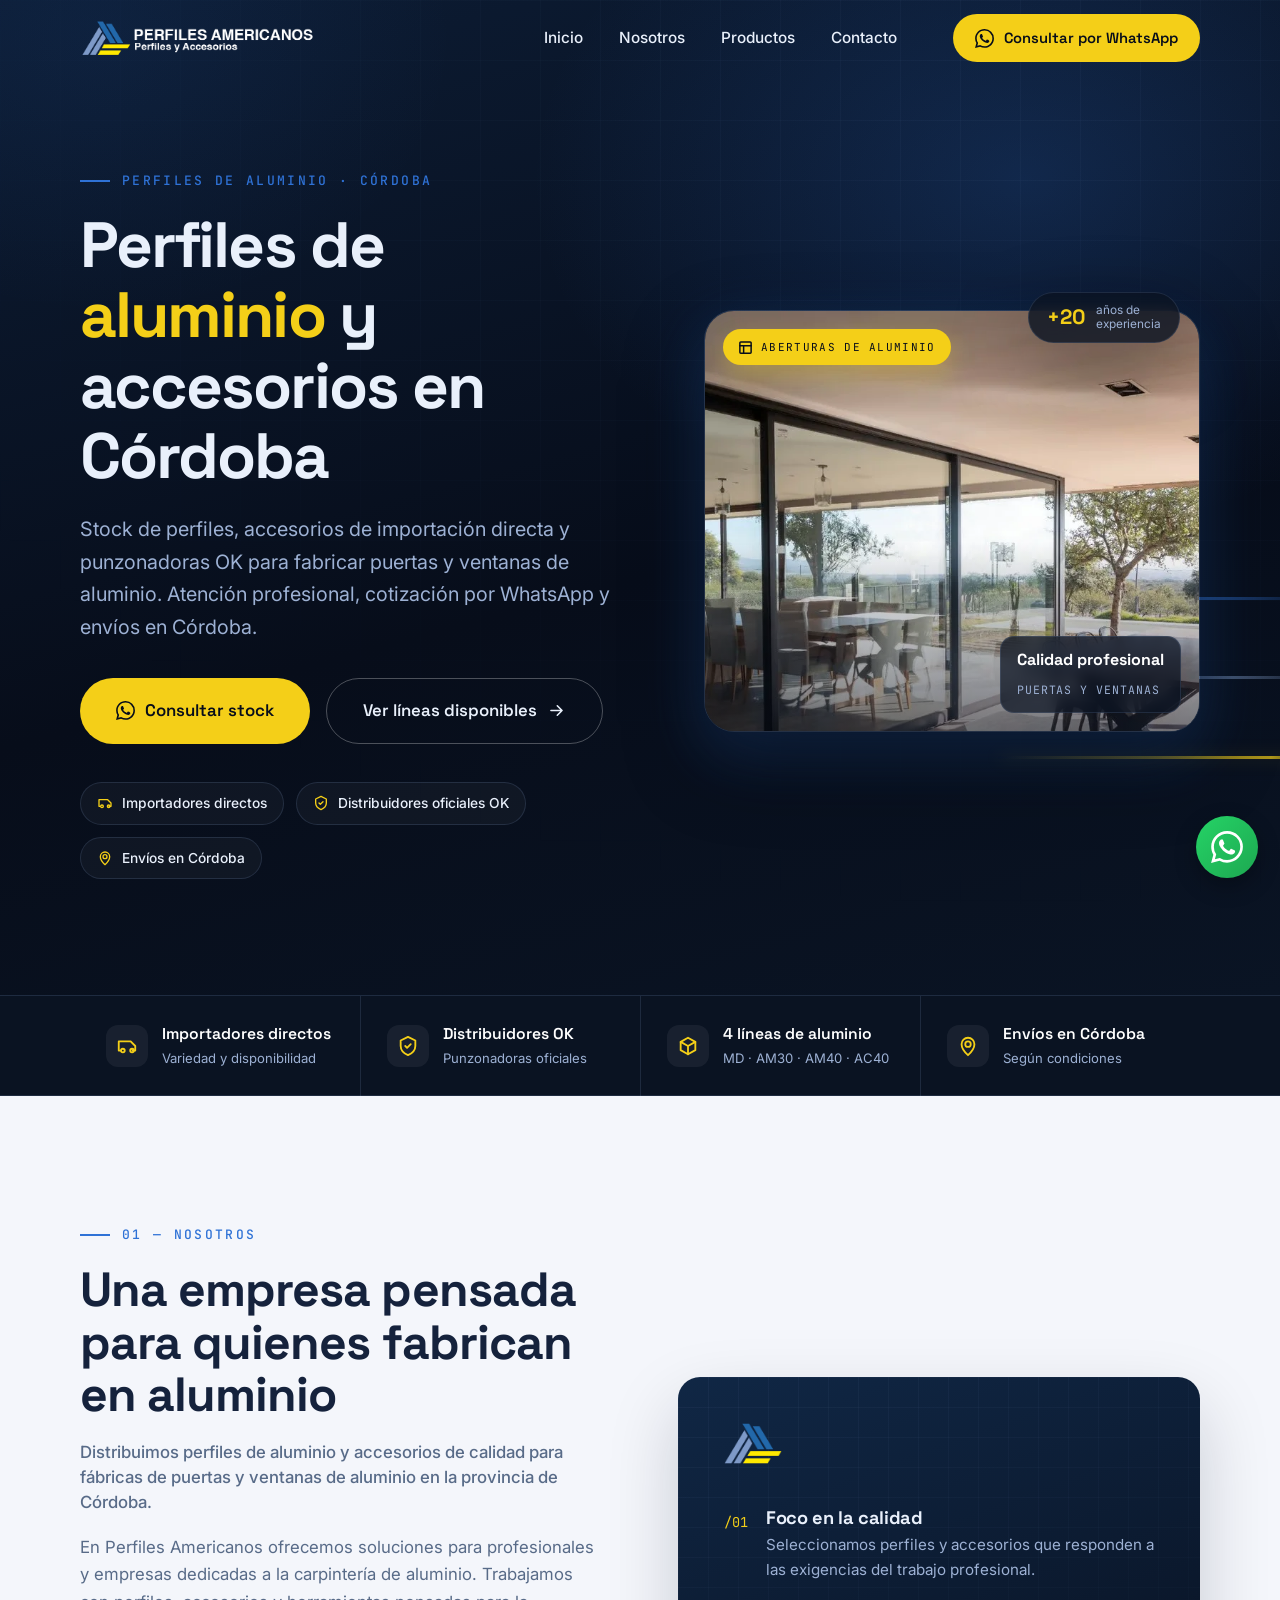
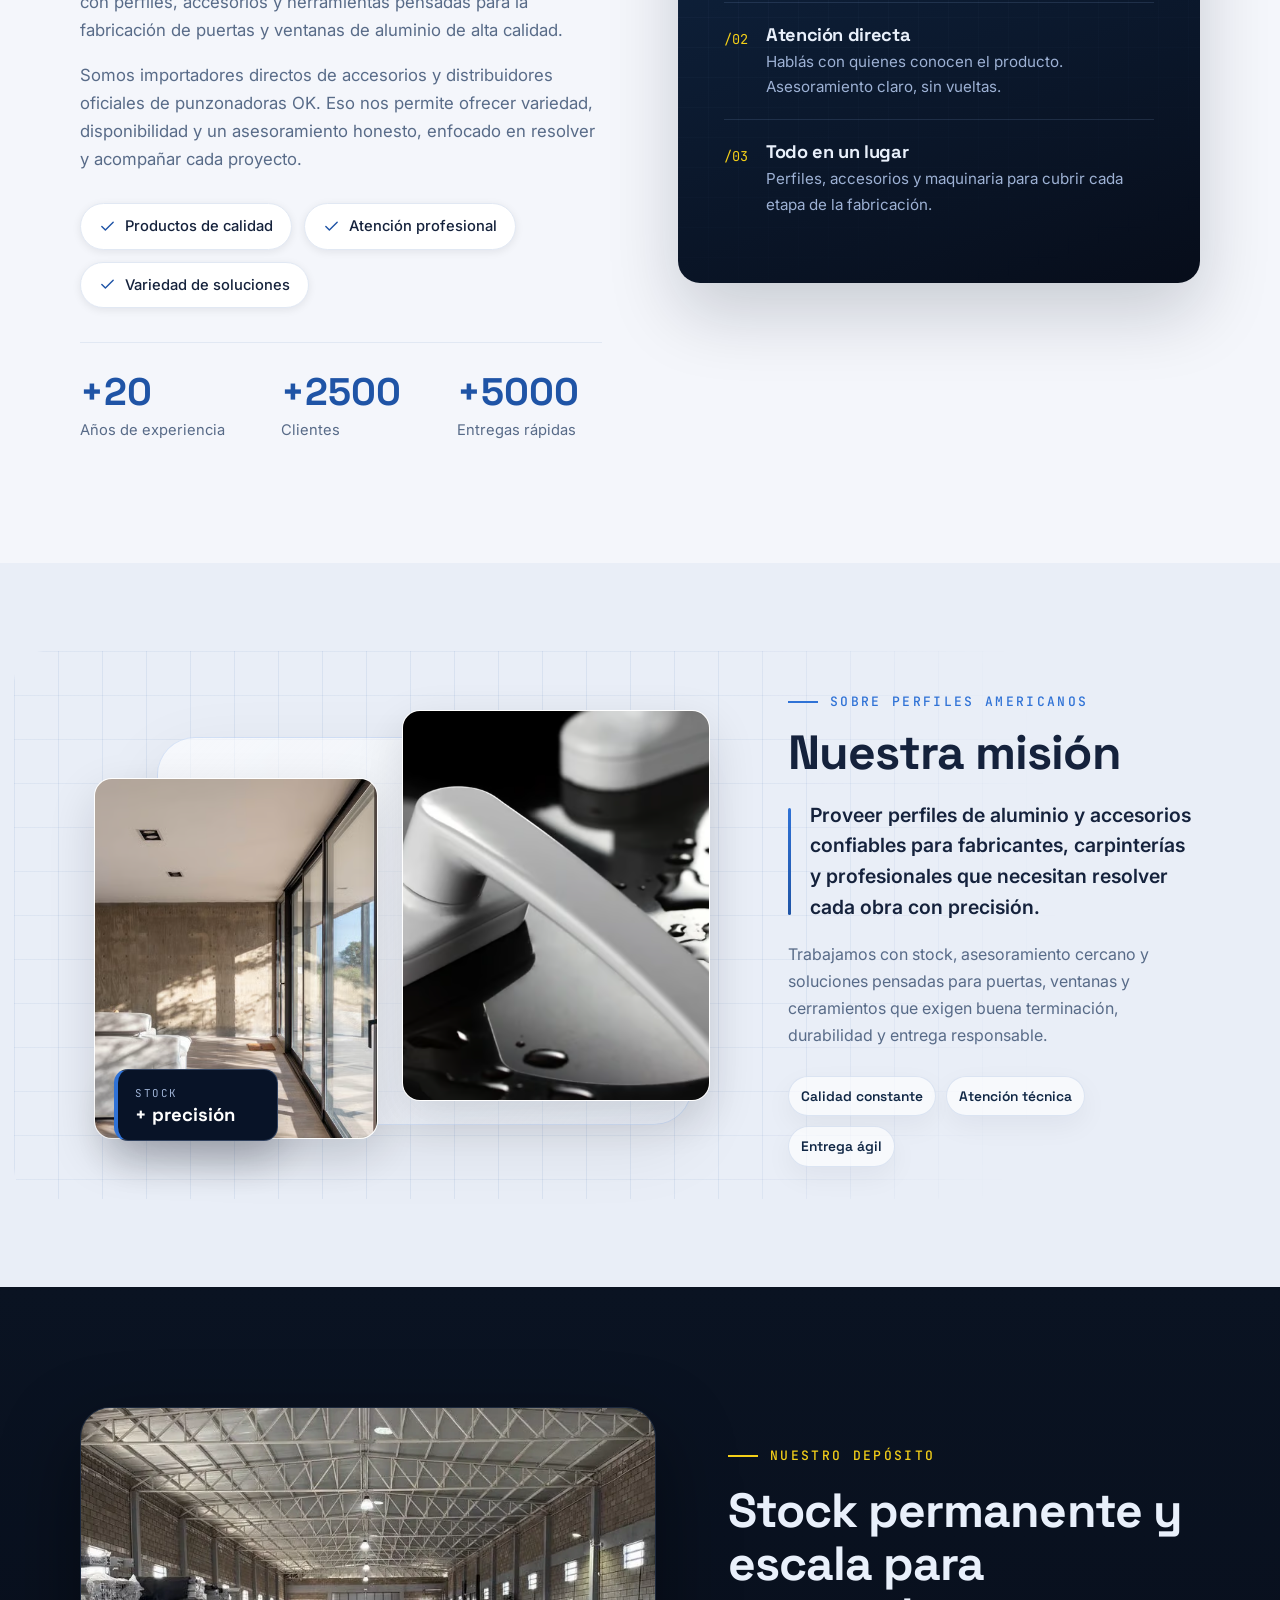
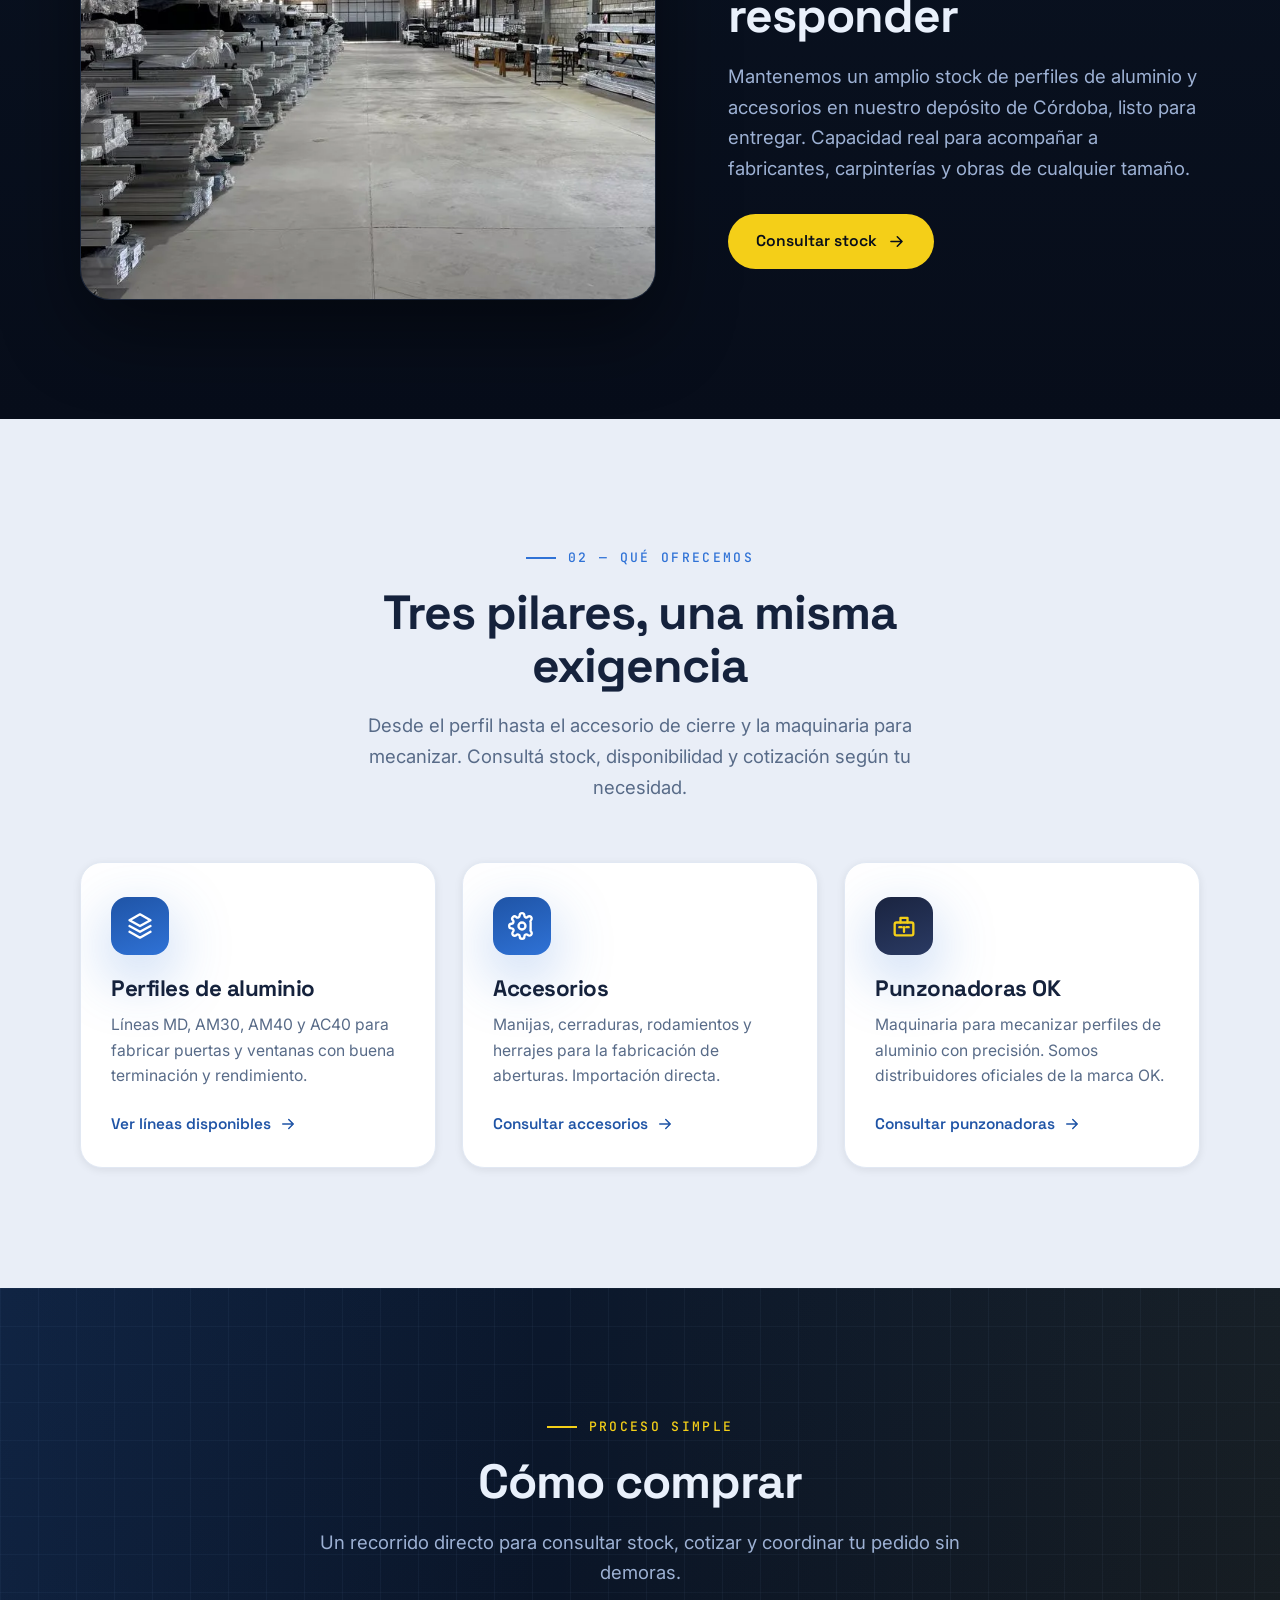
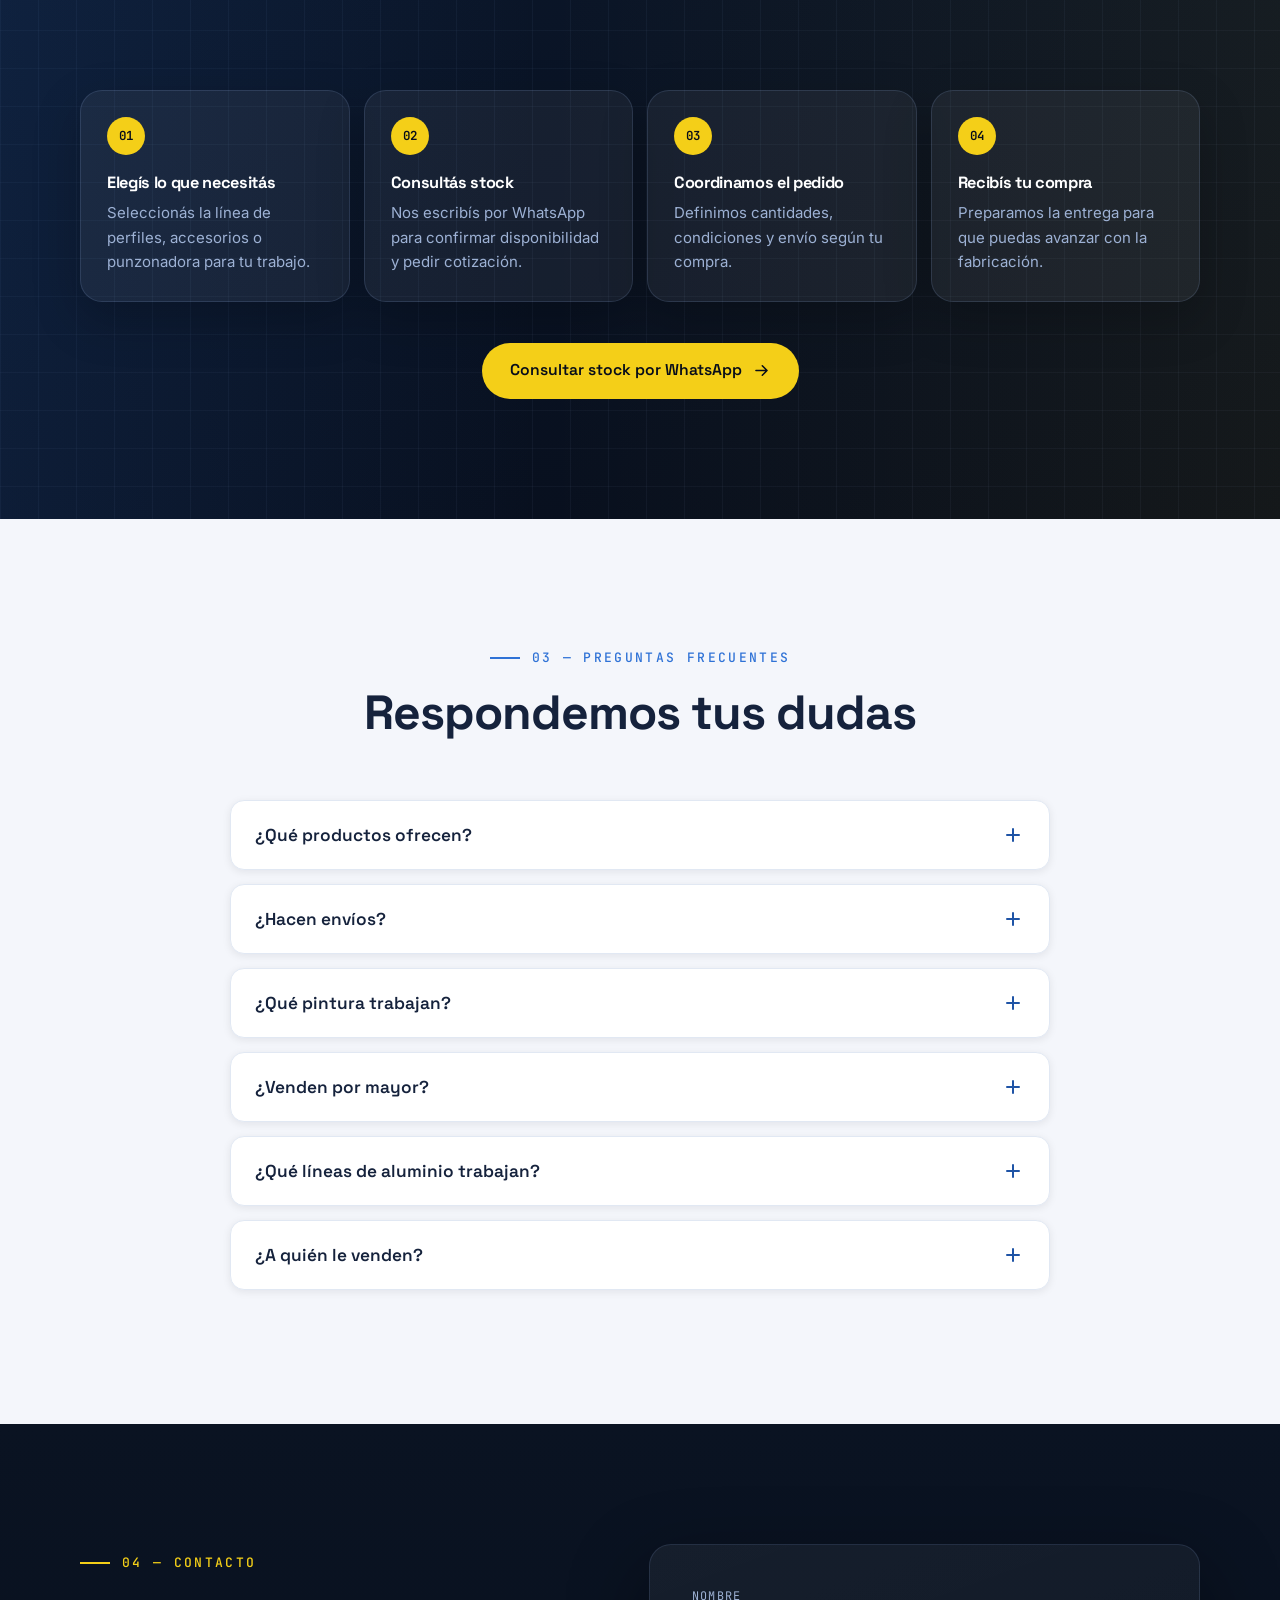
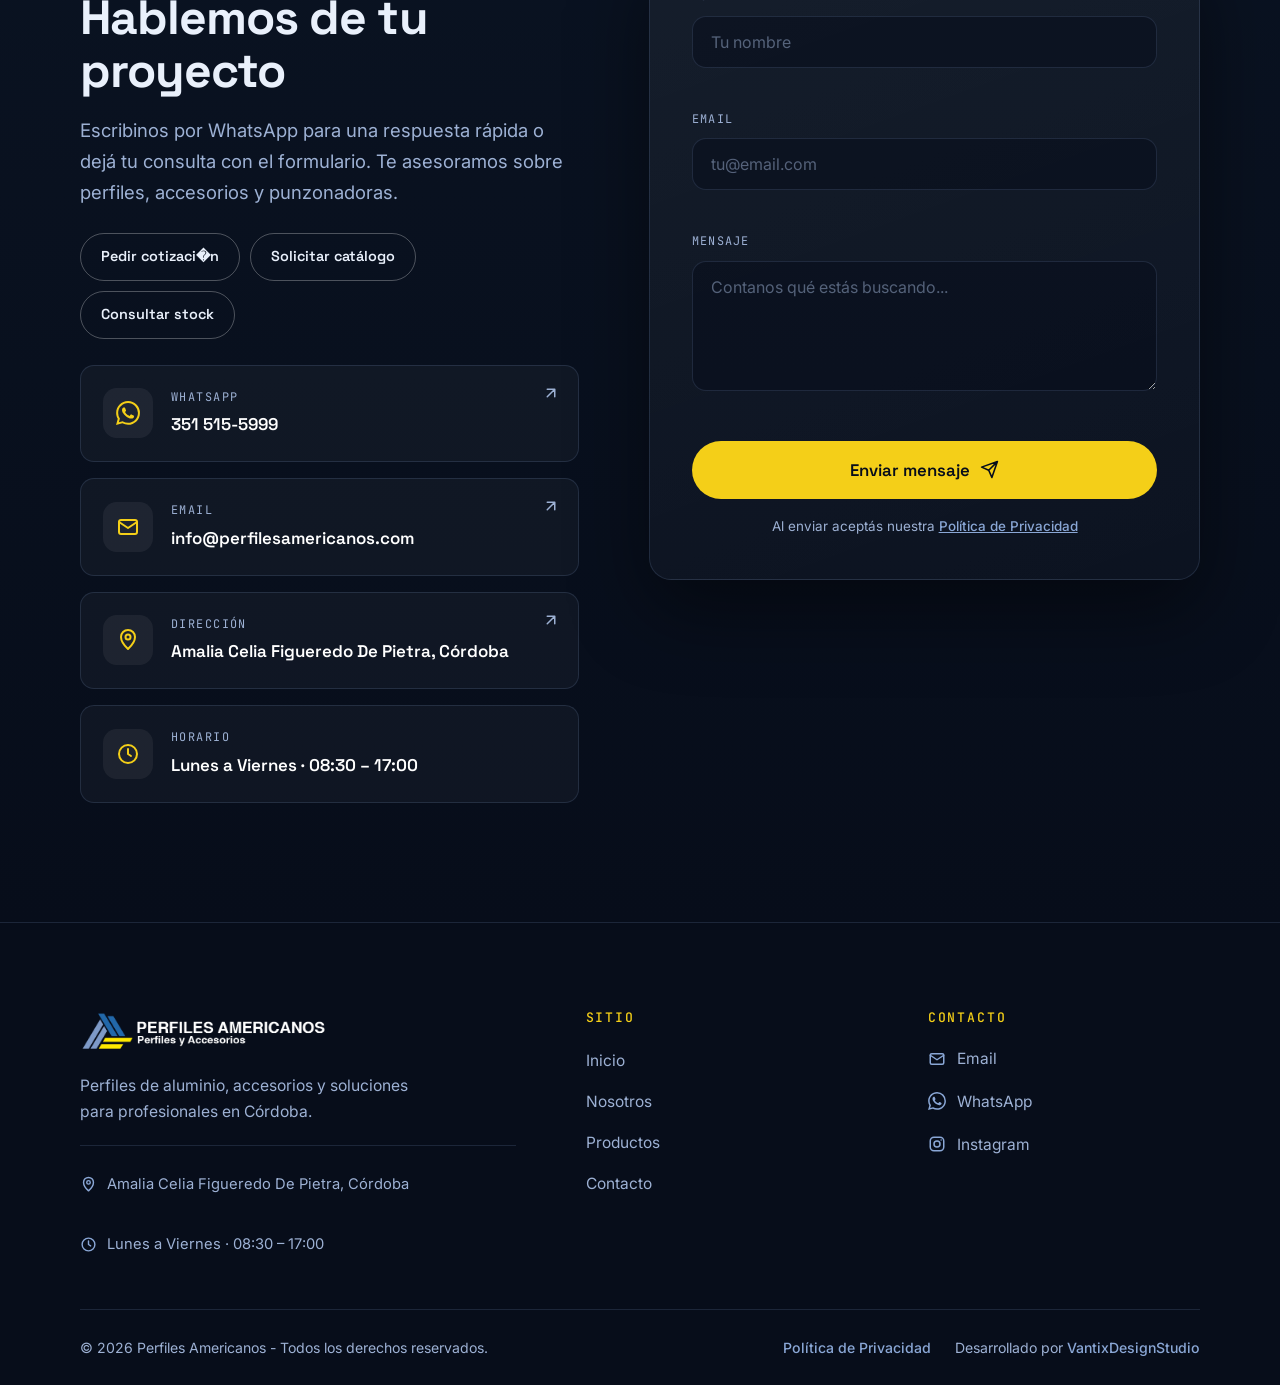
==== index.html @ d9bf119f "Primer commit" ====
<!DOCTYPE html>
<html lang="es-AR">
<head>
  <meta charset="UTF-8" />
  <meta name="viewport" content="width=device-width, initial-scale=1.0" />
  <title>Perfiles de Aluminio en Córdoba | Perfiles Americanos</title>
  <meta name="description" content="Perfiles de aluminio y accesorios para puertas y ventanas en Córdoba. Líneas MD, AM30, AM40 y AC40, stock, cotización por WhatsApp y envíos." />
  <meta name="keywords" content="perfiles de aluminio Córdoba, perfiles de aluminio para ventanas, perfiles de aluminio para puertas, accesorios para carpintería de aluminio, aberturas de aluminio Córdoba, venta de perfiles de aluminio, carpintería de aluminio Córdoba, perfiles americanos, perfiles americanos Córdoba" />
  <meta name="author" content="Perfiles Americanos" />
  <meta name="robots" content="index, follow, max-image-preview:large" />
  <meta name="theme-color" content="#08101f" />
  <meta name="geo.region" content="AR-X" />
  <meta name="geo.placename" content="Córdoba, Argentina" />
  <link rel="canonical" href="https://perfilesamericanos.com/" />
  <meta property="og:type" content="website" />
  <meta property="og:site_name" content="Perfiles Americanos" />
  <meta property="og:locale" content="es_AR" />
  <meta property="og:title" content="Perfiles de Aluminio en Córdoba | Perfiles Americanos" />
  <meta property="og:description" content="Perfiles de aluminio y accesorios para puertas y ventanas en Córdoba. Stock, cotización por WhatsApp, punzonadoras OK y envíos." />
  <meta property="og:url" content="https://perfilesamericanos.com/" />
  <meta property="og:image" content="https://perfilesamericanos.com/img/aberturas-aluminio-cordoba.jpg" />
  <meta property="og:image:alt" content="Ventanas y puertas corredizas de aluminio en Córdoba" />
  <meta name="twitter:card" content="summary_large_image" />
  <meta name="twitter:title" content="Perfiles de Aluminio en Córdoba | Perfiles Americanos" />
  <meta name="twitter:description" content="Perfiles de aluminio y accesorios para puertas y ventanas en Córdoba. Stock, cotización por WhatsApp y atención especializada." />
  <meta name="twitter:image" content="https://perfilesamericanos.com/img/aberturas-aluminio-cordoba.jpg" />
  <link rel="icon" href="img/logos/favicon.ico" sizes="any" />
  <link rel="icon" type="image/png" sizes="32x32" href="img/logos/favicon-32.png" />
  <link rel="icon" type="image/png" sizes="16x16" href="img/logos/favicon-16.png" />
  <link rel="apple-touch-icon" sizes="180x180" href="img/logos/apple-touch-icon.png" />
  <link rel="manifest" href="site.webmanifest" />
  <link rel="preload" as="image" href="img/aberturas-aluminio-cordoba.webp" fetchpriority="high" />
  <link rel="preconnect" href="https://fonts.googleapis.com" />
  <link rel="preconnect" href="https://fonts.gstatic.com" crossorigin />
  <link rel="preload" as="style" href="https://fonts.googleapis.com/css2?family=Inter:wght@400;500;600&family=JetBrains+Mono:wght@400;500&family=Space+Grotesk:wght@500;600;700&display=swap" />
  <link rel="stylesheet" href="https://fonts.googleapis.com/css2?family=Inter:wght@400;500;600&family=JetBrains+Mono:wght@400;500&family=Space+Grotesk:wght@500;600;700&display=swap" media="print" onload="this.media='all'" />
  <noscript><link rel="stylesheet" href="https://fonts.googleapis.com/css2?family=Inter:wght@400;500;600&family=JetBrains+Mono:wght@400;500&family=Space+Grotesk:wght@500;600;700&display=swap" /></noscript>

  <link rel="stylesheet" href="css/styles.css" />

  <script type="application/ld+json">
  {
    "@context": "https://schema.org",
    "@graph": [
      {
        "@type": "Organization",
        "@id": "https://perfilesamericanos.com/#organization",
        "name": "Perfiles Americanos",
        "url": "https://perfilesamericanos.com/",
        "logo": "https://perfilesamericanos.com/img/logos/logo-white.png",
        "email": "info@perfilesamericanos.com",
        "sameAs": ["https://www.instagram.com/perfiles.americanos/"]
      },
      {
        "@type": "WebSite",
        "@id": "https://perfilesamericanos.com/#website",
        "url": "https://perfilesamericanos.com/",
        "name": "Perfiles Americanos",
        "inLanguage": "es-AR",
        "publisher": { "@id": "https://perfilesamericanos.com/#organization" }
      },
      {
        "@type": "LocalBusiness",
        "@id": "https://perfilesamericanos.com/#localbusiness",
        "name": "Perfiles Americanos",
        "description": "Venta de perfiles de aluminio y accesorios para la fabricación de ventanas y puertas de aluminio de alta calidad en Córdoba.",
        "url": "https://perfilesamericanos.com/",
        "image": "https://perfilesamericanos.com/img/aberturas-aluminio-cordoba.jpg",
        "logo": "https://perfilesamericanos.com/img/logos/logo-white.png",
        "email": "info@perfilesamericanos.com",
        "telephone": "+543515155999",
        "address": {
          "@type": "PostalAddress",
          "streetAddress": "Amalia Celia Figueredo De Pietra",
          "addressLocality": "Córdoba",
          "addressRegion": "Córdoba",
          "addressCountry": "AR"
        },
        "areaServed": { "@type": "City", "name": "Córdoba" },
        "openingHoursSpecification": [
          {
            "@type": "OpeningHoursSpecification",
            "dayOfWeek": ["Monday", "Tuesday", "Wednesday", "Thursday", "Friday"],
            "opens": "08:30",
            "closes": "17:00"
          }
        ],
        "sameAs": ["https://www.instagram.com/perfiles.americanos/"]
      },
      {
        "@type": "FAQPage",
        "@id": "https://perfilesamericanos.com/#faq",
        "mainEntity": [
          {
            "@type": "Question",
            "name": "¿Qué productos ofrecen?",
            "acceptedAnswer": {
              "@type": "Answer",
              "text": "Ofrecemos perfiles de aluminio y accesorios para la fabricación de ventanas y puertas de aluminio de alta calidad. También contamos con punzonadoras OK para mecanizar perfiles de aluminio."
            }
          },
          {
            "@type": "Question",
            "name": "¿Hacen envíos?",
            "acceptedAnswer": {
              "@type": "Answer",
              "text": "Sí. Realizamos envíos sin costo en la ciudad de Córdoba con compras superiores a 100 kg en perfiles o $1.500.000 en accesorios. En caso de contar con stock de lo solicitado, el envío se realiza aproximadamente dentro de los 5 días hábiles."
            }
          },
          {
            "@type": "Question",
            "name": "¿Qué pintura trabajan?",
            "acceptedAnswer": {
              "@type": "Answer",
              "text": "Trabajamos una pintura de alta calidad con un espesor de 20 micrones. Nuestros colores son: blanco semi mate, negro mate, negro microtexturado, bronce colonial, gris oscuro semi mate y símil madera. Consultar disponibilidad de colores."
            }
          },
          {
            "@type": "Question",
            "name": "¿Venden por mayor?",
            "acceptedAnswer": {
              "@type": "Answer",
              "text": "Sí. Trabajamos venta mayorista de perfiles de aluminio y accesorios para fabricantes, carpinterías y empresas. Consultanos por cantidades y condiciones según tu proyecto."
            }
          },
          {
            "@type": "Question",
            "name": "¿Qué líneas de aluminio trabajan?",
            "acceptedAnswer": {
              "@type": "Answer",
              "text": "Trabajamos las líneas MD, AM30, AM40 y AC40, para ventanas y puertas corredizas. Consultá disponibilidad y catálogos de cada línea."
            }
          },
          {
            "@type": "Question",
            "name": "¿A quién le venden?",
            "acceptedAnswer": {
              "@type": "Answer",
              "text": "Atendemos a profesionales, talleres, carpinterías y empresas que fabrican aberturas de aluminio en Córdoba y la región, con asesoramiento y atención personalizada."
            }
          }
        ]
      }
    ]
  }
  </script>
</head>

<body class="no-js">
  <a class="skip-link" href="#main">Saltar al contenido</a>

  <!-- ===================== NAVBAR ===================== -->
  <header class="nav" id="nav">
    <div class="nav__inner">
      <a href="index.html" class="nav__logo" aria-label="Perfiles Americanos — Inicio">
        <img src="img/logos/logo-white.png" alt="Logo de Perfiles Americanos" width="235" height="38" decoding="async" />
      </a>

      <nav class="nav__links" aria-label="Navegación principal">
        <a href="index.html" class="nav__link">Inicio</a>
        <a href="#nosotros" class="nav__link">Nosotros</a>
        <a href="productos/productos.html" class="nav__link">Productos</a>
        <a href="#contacto" class="nav__link">Contacto</a>
      </nav>

      <div class="nav__actions">
        <a href="https://wa.me/543515155999" target="_blank" rel="noopener" class="btn btn--primary nav__cta">
          <svg viewBox="0 0 24 24" fill="currentColor" aria-hidden="true"><path d="M17.472 14.382c-.297-.149-1.758-.867-2.03-.967-.273-.099-.471-.148-.67.15-.197.297-.767.966-.94 1.164-.173.199-.347.223-.644.075-.297-.15-1.255-.463-2.39-1.475-.883-.788-1.48-1.761-1.653-2.059-.173-.297-.018-.458.13-.606.134-.133.298-.347.446-.52.149-.174.198-.298.298-.497.099-.198.05-.371-.025-.52-.075-.149-.669-1.612-.916-2.207-.242-.579-.487-.5-.669-.51-.173-.008-.371-.01-.57-.01-.198 0-.52.074-.792.372-.272.297-1.04 1.016-1.04 2.479 0 1.462 1.065 2.875 1.213 3.074.149.198 2.096 3.2 5.077 4.487.709.306 1.262.489 1.694.625.712.227 1.36.195 1.871.118.571-.085 1.758-.719 2.006-1.413.248-.694.248-1.289.173-1.413-.074-.124-.272-.198-.57-.347m-5.421 7.403h-.004a9.87 9.87 0 0 1-5.031-1.378l-.361-.214-3.741.982.998-3.648-.235-.374a9.86 9.86 0 0 1-1.51-5.26c.001-5.45 4.436-9.884 9.888-9.884 2.64 0 5.122 1.03 6.988 2.898a9.825 9.825 0 0 1 2.893 6.994c-.003 5.45-4.437 9.884-9.885 9.884m8.413-18.297A11.815 11.815 0 0 0 12.05 0C5.495 0 .16 5.335.157 11.892c0 2.096.547 4.142 1.588 5.945L.057 24l6.305-1.654a11.882 11.882 0 0 0 5.683 1.448h.005c6.554 0 11.89-5.335 11.893-11.893A11.821 11.821 0 0 0 20.464 3.488"/></svg>
          Consultar por WhatsApp
        </a>
      </div>

      <button class="nav__toggle" id="navToggle" aria-label="Abrir menú" aria-expanded="false" aria-controls="navMenu">
        <span></span>
      </button>
    </div>
  </header>

    <nav class="nav__menu" id="navMenu" aria-label="Menú móvil">
      <button type="button" class="nav__back" id="navBack" aria-label="Cerrar menú">
        <svg viewBox="0 0 24 24" fill="none" stroke="currentColor" stroke-width="2" stroke-linecap="round" stroke-linejoin="round" aria-hidden="true"><path d="M19 12H5M11 6l-6 6 6 6"/></svg>
        Volver
      </button>
      <a href="index.html" class="nav__link">Inicio</a>
      <a href="#nosotros" class="nav__link">Nosotros</a>
      <a href="productos/productos.html" class="nav__link">Productos</a>
      <a href="#contacto" class="nav__link">Contacto</a>
      <a href="https://wa.me/543515155999" target="_blank" rel="noopener" class="btn btn--primary btn--lg">
        <svg viewBox="0 0 24 24" fill="currentColor" aria-hidden="true"><path d="M17.472 14.382c-.297-.149-1.758-.867-2.03-.967-.273-.099-.471-.148-.67.15-.197.297-.767.966-.94 1.164-.173.199-.347.223-.644.075-.297-.15-1.255-.463-2.39-1.475-.883-.788-1.48-1.761-1.653-2.059-.173-.297-.018-.458.13-.606.134-.133.298-.347.446-.52.149-.174.198-.298.298-.497.099-.198.05-.371-.025-.52-.075-.149-.669-1.612-.916-2.207-.242-.579-.487-.5-.669-.51-.173-.008-.371-.01-.57-.01-.198 0-.52.074-.792.372-.272.297-1.04 1.016-1.04 2.479 0 1.462 1.065 2.875 1.213 3.074.149.198 2.096 3.2 5.077 4.487.709.306 1.262.489 1.694.625.712.227 1.36.195 1.871.118.571-.085 1.758-.719 2.006-1.413.248-.694.248-1.289.173-1.413-.074-.124-.272-.198-.57-.347m-5.421 7.403h-.004a9.87 9.87 0 0 1-5.031-1.378l-.361-.214-3.741.982.998-3.648-.235-.374a9.86 9.86 0 0 1-1.51-5.26c.001-5.45 4.436-9.884 9.888-9.884 2.64 0 5.122 1.03 6.988 2.898a9.825 9.825 0 0 1 2.893 6.994c-.003 5.45-4.437 9.884-9.885 9.884m8.413-18.297A11.815 11.815 0 0 0 12.05 0C5.495 0 .16 5.335.157 11.892c0 2.096.547 4.142 1.588 5.945L.057 24l6.305-1.654a11.882 11.882 0 0 0 5.683 1.448h.005c6.554 0 11.89-5.335 11.893-11.893A11.821 11.821 0 0 0 20.464 3.488"/></svg>
        Consultar por WhatsApp
      </a>
    </nav>

  <main id="main">

    <!-- ===================== HERO ===================== -->
    <section class="hero" id="inicio">
      <div class="hero__grid" aria-hidden="true"></div>
      <div class="hero__bars" aria-hidden="true"><span></span><span></span><span></span></div>

      <div class="container hero__inner">
        <div class="hero__content">
          <span class="eyebrow reveal">Perfiles de aluminio · Córdoba</span>
          <h1 class="reveal" style="--d:.05s">Perfiles de <span class="hl">aluminio</span> y accesorios en Córdoba</h1>
          <p class="hero__sub reveal" style="--d:.12s">
            Stock de perfiles, accesorios de importación directa y punzonadoras OK para fabricar puertas
            y ventanas de aluminio. Atención profesional, cotización por WhatsApp y envíos en Córdoba.
          </p>

          <div class="hero__cta reveal" style="--d:.18s">
            <a href="https://wa.me/543515155999?text=Hola%20Perfiles%20Americanos%2C%20quiero%20hacer%20una%20consulta." target="_blank" rel="noopener" class="btn btn--primary btn--lg">
              <svg viewBox="0 0 24 24" fill="currentColor" aria-hidden="true"><path d="M17.472 14.382c-.297-.149-1.758-.867-2.03-.967-.273-.099-.471-.148-.67.15-.197.297-.767.966-.94 1.164-.173.199-.347.223-.644.075-.297-.15-1.255-.463-2.39-1.475-.883-.788-1.48-1.761-1.653-2.059-.173-.297-.018-.458.13-.606.134-.133.298-.347.446-.52.149-.174.198-.298.298-.497.099-.198.05-.371-.025-.52-.075-.149-.669-1.612-.916-2.207-.242-.579-.487-.5-.669-.51-.173-.008-.371-.01-.57-.01-.198 0-.52.074-.792.372-.272.297-1.04 1.016-1.04 2.479 0 1.462 1.065 2.875 1.213 3.074.149.198 2.096 3.2 5.077 4.487.709.306 1.262.489 1.694.625.712.227 1.36.195 1.871.118.571-.085 1.758-.719 2.006-1.413.248-.694.248-1.289.173-1.413-.074-.124-.272-.198-.57-.347m-5.421 7.403h-.004a9.87 9.87 0 0 1-5.031-1.378l-.361-.214-3.741.982.998-3.648-.235-.374a9.86 9.86 0 0 1-1.51-5.26c.001-5.45 4.436-9.884 9.888-9.884 2.64 0 5.122 1.03 6.988 2.898a9.825 9.825 0 0 1 2.893 6.994c-.003 5.45-4.437 9.884-9.885 9.884m8.413-18.297A11.815 11.815 0 0 0 12.05 0C5.495 0 .16 5.335.157 11.892c0 2.096.547 4.142 1.588 5.945L.057 24l6.305-1.654a11.882 11.882 0 0 0 5.683 1.448h.005c6.554 0 11.89-5.335 11.893-11.893A11.821 11.821 0 0 0 20.464 3.488"/></svg>
              Consultar stock
            </a>
            <a href="productos/productos.html" class="btn btn--light-ghost btn--lg">
              Ver líneas disponibles
              <svg viewBox="0 0 24 24" fill="none" stroke="currentColor" stroke-width="2" stroke-linecap="round" stroke-linejoin="round" aria-hidden="true"><path d="M5 12h14M13 6l6 6-6 6"/></svg>
            </a>
          </div>

          <div class="hero__badges reveal" style="--d:.24s">
            <span class="hero__badge"><svg viewBox="0 0 24 24" fill="none" stroke="currentColor" stroke-width="2" stroke-linecap="round" stroke-linejoin="round"><path d="M3 7h13l5 5v5h-3M3 7v10h2"/><circle cx="7.5" cy="17" r="2"/><circle cx="17.5" cy="17" r="2"/></svg>Importadores directos</span>
            <span class="hero__badge"><svg viewBox="0 0 24 24" fill="none" stroke="currentColor" stroke-width="2" stroke-linecap="round" stroke-linejoin="round"><path d="M12 2 4 6v6c0 5 3.5 8 8 10 4.5-2 8-5 8-10V6z"/><path d="m9 12 2 2 4-4"/></svg>Distribuidores oficiales OK</span>
            <span class="hero__badge"><svg viewBox="0 0 24 24" fill="none" stroke="currentColor" stroke-width="2" stroke-linecap="round" stroke-linejoin="round"><circle cx="12" cy="10" r="3"/><path d="M12 22s7-6.5 7-12a7 7 0 1 0-14 0c0 5.5 7 12 7 12z"/></svg>Envíos en Córdoba</span>
          </div>
        </div>

        <div class="hero__visual reveal" style="--d:.2s">
          <div class="hero__stat" aria-hidden="true">
            <b>+20</b>
            <span>años de<br />experiencia</span>
          </div>
          <div class="hero__card">
            <span class="hero__chip">
              <svg viewBox="0 0 24 24" fill="none" stroke="currentColor" stroke-width="2.4" stroke-linecap="round" stroke-linejoin="round"><rect x="3" y="3" width="18" height="18" rx="1.5"/><path d="M3 9h18M9 21V9"/></svg>
              Aberturas de aluminio
            </span>
            <img src="img/aberturas-aluminio-cordoba.webp" alt="Ventanas y puertas corredizas de aluminio en Córdoba" width="768" height="589" fetchpriority="high" decoding="async" />
            <div class="hero__spec">
              <b>Calidad profesional</b>
              <span>Puertas y ventanas</span>
            </div>
          </div>
        </div>
      </div>
    </section>

    <!-- ===================== FRANJA DE CONFIANZA ===================== -->
    <section class="trust" aria-label="Por qué elegirnos">
      <div class="container">
        <div class="trust__grid">
          <div class="trust__item reveal">
            <span class="trust__ic"><svg viewBox="0 0 24 24" fill="none" stroke="currentColor" stroke-width="2" stroke-linecap="round" stroke-linejoin="round"><path d="M3 7h13l5 5v5h-3M3 7v10h2"/><circle cx="7.5" cy="17" r="2"/><circle cx="17.5" cy="17" r="2"/></svg></span>
            <div>
              <div class="trust__t">Importadores directos</div>
              <div class="trust__s">Variedad y disponibilidad</div>
            </div>
          </div>
          <div class="trust__item reveal" style="--d:.06s">
            <span class="trust__ic"><svg viewBox="0 0 24 24" fill="none" stroke="currentColor" stroke-width="2" stroke-linecap="round" stroke-linejoin="round"><path d="M12 2 4 6v6c0 5 3.5 8 8 10 4.5-2 8-5 8-10V6z"/><path d="m9 12 2 2 4-4"/></svg></span>
            <div>
              <div class="trust__t">Distribuidores OK</div>
              <div class="trust__s">Punzonadoras oficiales</div>
            </div>
          </div>
          <div class="trust__item reveal" style="--d:.12s">
            <span class="trust__ic"><svg viewBox="0 0 24 24" fill="none" stroke="currentColor" stroke-width="2" stroke-linecap="round" stroke-linejoin="round"><path d="m12 3 8 4.5v9L12 21l-8-4.5v-9z"/><path d="M12 12v9M12 12 4 7.5M12 12l8-4.5"/></svg></span>
            <div>
              <div class="trust__t">4 líneas de aluminio</div>
              <div class="trust__s">MD · AM30 · AM40 · AC40</div>
            </div>
          </div>
          <div class="trust__item reveal" style="--d:.18s">
            <span class="trust__ic"><svg viewBox="0 0 24 24" fill="none" stroke="currentColor" stroke-width="2" stroke-linecap="round" stroke-linejoin="round"><circle cx="12" cy="10" r="3"/><path d="M12 22s7-6.5 7-12a7 7 0 1 0-14 0c0 5.5 7 12 7 12z"/></svg></span>
            <div>
              <div class="trust__t">Envíos en Córdoba</div>
              <div class="trust__s">Según condiciones</div>
            </div>
          </div>
        </div>
      </div>
    </section>

    <!-- ===================== NOSOTROS ===================== -->
    <section class="section section--light" id="nosotros">
      <div class="container about__grid">
        <div class="about__copy reveal">
          <span class="eyebrow">01 — Nosotros</span>
          <h2 class="section-title">Una empresa pensada para quienes fabrican en aluminio</h2>
          <p class="about__lead">Distribuimos perfiles de aluminio y accesorios de calidad para fábricas de puertas y ventanas de aluminio en la provincia de Córdoba.</p>
          <p>
            En Perfiles Americanos ofrecemos soluciones para profesionales y empresas dedicadas a la
            carpintería de aluminio. Trabajamos con perfiles, accesorios y herramientas pensadas para la
            fabricación de puertas y ventanas de aluminio de alta calidad.
          </p>
          <p>
            Somos importadores directos de accesorios y distribuidores oficiales de punzonadoras OK. Eso nos
            permite ofrecer variedad, disponibilidad y un asesoramiento honesto, enfocado en resolver y
            acompañar cada proyecto.
          </p>

          <div class="about__pills">
            <span class="pill"><svg viewBox="0 0 24 24" fill="none" stroke="currentColor" stroke-width="2" stroke-linecap="round" stroke-linejoin="round"><path d="M20 6 9 17l-5-5"/></svg>Productos de calidad</span>
            <span class="pill"><svg viewBox="0 0 24 24" fill="none" stroke="currentColor" stroke-width="2" stroke-linecap="round" stroke-linejoin="round"><path d="M20 6 9 17l-5-5"/></svg>Atención profesional</span>
            <span class="pill"><svg viewBox="0 0 24 24" fill="none" stroke="currentColor" stroke-width="2" stroke-linecap="round" stroke-linejoin="round"><path d="M20 6 9 17l-5-5"/></svg>Variedad de soluciones</span>
          </div>

          <div class="about__stats">
            <div class="about__stat"><span class="n" data-count="20" data-prefix="+">+20</span><span class="l">Años de experiencia</span></div>
            <div class="about__stat"><span class="n" data-count="2500" data-prefix="+">+2500</span><span class="l">Clientes</span></div>
            <div class="about__stat"><span class="n" data-count="5000" data-prefix="+">+5000</span><span class="l">Entregas rápidas</span></div>
          </div>
        </div>

        <aside class="about__panel reveal" style="--d:.1s">
          <img class="about__panel-mark" src="img/logos/emblem.png" alt="" width="560" height="396" loading="lazy" decoding="async" aria-hidden="true" />
          <div class="values">
            <div class="value">
              <span class="value__num">/01</span>
              <div>
                <h4>Foco en la calidad</h4>
                <p>Seleccionamos perfiles y accesorios que responden a las exigencias del trabajo profesional.</p>
              </div>
            </div>
            <div class="value">
              <span class="value__num">/02</span>
              <div>
                <h4>Atención directa</h4>
                <p>Hablás con quienes conocen el producto. Asesoramiento claro, sin vueltas.</p>
              </div>
            </div>
            <div class="value">
              <span class="value__num">/03</span>
              <div>
                <h4>Todo en un lugar</h4>
                <p>Perfiles, accesorios y maquinaria para cubrir cada etapa de la fabricación.</p>
              </div>
            </div>
          </div>
        </aside>
      </div>
    </section>

    <!-- ===================== NUESTRA MISIÓN ===================== -->
    <section class="section section--paper2" id="mision" aria-labelledby="misionTitle">
      <div class="container mision">
        <div class="mision__media reveal">
          <figure class="mision__img mision__img--a">
            <picture>
              <source srcset="img/mision-aberturas.avif" type="image/avif" />
              <img src="img/mision-aberturas.avif" alt="Aberturas de aluminio terminadas para obras y carpinterías" width="768" height="589" loading="lazy" decoding="async" />
            </picture>
          </figure>
          <figure class="mision__img mision__img--b">
            <picture>
              <source srcset="img/mision-accesorios.avif" type="image/avif" />
              <img src="img/mision-accesorios.avif" alt="Accesorios para carpintería de aluminio listos para instalación" width="768" height="589" loading="lazy" decoding="async" />
            </picture>
          </figure>
          <div class="mision__plate" aria-hidden="true">
            <span>Stock</span>
            <strong>+ precisión</strong>
          </div>
        </div>

        <div class="mision__copy reveal" style="--d:.1s">
          <span class="eyebrow">Sobre Perfiles Americanos</span>
          <h2 id="misionTitle" class="section-title">Nuestra misión</h2>
          <p class="mision__lead">Proveer perfiles de aluminio y accesorios confiables para fabricantes, carpinterías y profesionales que necesitan resolver cada obra con precisión.</p>
          <p>Trabajamos con stock, asesoramiento cercano y soluciones pensadas para puertas, ventanas y cerramientos que exigen buena terminación, durabilidad y entrega responsable.</p>
          <div class="mision__points" aria-label="Diferenciales de Perfiles Americanos">
            <span>Calidad constante</span>
            <span>Atención técnica</span>
            <span>Entrega ágil</span>
          </div>
        </div>
      </div>
    </section>

    <!-- ===================== DEPÓSITO / ESCALA ===================== -->
    <section class="section section--ink" id="deposito">
      <div class="container scale__grid">
        <div class="scale__media reveal">
          <img src="img/deposito-perfiles-aluminio-cordoba.webp" alt="Depósito de perfiles de aluminio de Perfiles Americanos en Córdoba" width="768" height="656" loading="lazy" decoding="async" />
        </div>
        <div class="scale__copy reveal" style="--d:.1s">
          <span class="eyebrow">Nuestro depósito</span>
          <h2 class="section-title">Stock permanente y escala para responder</h2>
          <p class="section-sub">Mantenemos un amplio stock de perfiles de aluminio y accesorios en nuestro depósito de Córdoba, listo para entregar. Capacidad real para acompañar a fabricantes, carpinterías y obras de cualquier tamaño.</p>
          <a href="https://wa.me/543515155999?text=Hola%2C%20quiero%20consultar%20stock." target="_blank" rel="noopener" class="btn btn--primary">
            Consultar stock
            <svg viewBox="0 0 24 24" fill="none" stroke="currentColor" stroke-width="2" stroke-linecap="round" stroke-linejoin="round" aria-hidden="true"><path d="M5 12h14M13 6l6 6-6 6"/></svg>
          </a>
        </div>
      </div>
    </section>

    <!-- ===================== PRODUCTOS DESTACADOS ===================== -->
    <section class="section section--paper2" id="productos">
      <div class="container">
        <div class="section-head center reveal">
          <span class="eyebrow">02 — Qué ofrecemos</span>
          <h2 class="section-title">Tres pilares, una misma exigencia</h2>
          <p class="section-sub">Desde el perfil hasta el accesorio de cierre y la maquinaria para mecanizar. Consultá stock, disponibilidad y cotización según tu necesidad.</p>
        </div>

        <div class="cats">
          <article class="cat reveal">
            <div class="cat__icon"><svg viewBox="0 0 24 24" fill="none" stroke="currentColor" stroke-width="2" stroke-linecap="round" stroke-linejoin="round"><path d="m12 2 9 5-9 5-9-5 9-5z"/><path d="m3 12 9 5 9-5M3 17l9 5 9-5"/></svg></div>
            <h3>Perfiles de aluminio</h3>
            <p>Líneas MD, AM30, AM40 y AC40 para fabricar puertas y ventanas con buena terminación y rendimiento.</p>
            <a href="productos/productos.html#lineas" class="cat__link">Ver líneas disponibles<svg viewBox="0 0 24 24" fill="none" stroke="currentColor" stroke-width="2" stroke-linecap="round" stroke-linejoin="round"><path d="M5 12h14M13 6l6 6-6 6"/></svg></a>
          </article>

          <article class="cat reveal" style="--d:.08s">
            <div class="cat__icon"><svg viewBox="0 0 24 24" fill="none" stroke="currentColor" stroke-width="2" stroke-linecap="round" stroke-linejoin="round"><circle cx="12" cy="12" r="3"/><path d="M19.4 15a1.65 1.65 0 0 0 .33 1.82l.06.06a2 2 0 1 1-2.83 2.83l-.06-.06a1.65 1.65 0 0 0-1.82-.33 1.65 1.65 0 0 0-1 1.51V21a2 2 0 1 1-4 0v-.09A1.65 1.65 0 0 0 9 19.4a1.65 1.65 0 0 0-1.82.33l-.06.06a2 2 0 1 1-2.83-2.83l.06-.06a1.65 1.65 0 0 0 .33-1.82 1.65 1.65 0 0 0-1.51-1H3a2 2 0 1 1 0-4h.09A1.65 1.65 0 0 0 4.6 9a1.65 1.65 0 0 0-.33-1.82l-.06-.06a2 2 0 1 1 2.83-2.83l.06.06A1.65 1.65 0 0 0 9 4.6a1.65 1.65 0 0 0 1-1.51V3a2 2 0 1 1 4 0v.09A1.65 1.65 0 0 0 15 4.6a1.65 1.65 0 0 0 1.82-.33l.06-.06a2 2 0 1 1 2.83 2.83l-.06.06A1.65 1.65 0 0 0 19.4 9z"/></svg></div>
            <h3>Accesorios</h3>
            <p>Manijas, cerraduras, rodamientos y herrajes para la fabricación de aberturas. Importación directa.</p>
            <a href="productos/productos.html#accesorios" class="cat__link">Consultar accesorios<svg viewBox="0 0 24 24" fill="none" stroke="currentColor" stroke-width="2" stroke-linecap="round" stroke-linejoin="round"><path d="M5 12h14M13 6l6 6-6 6"/></svg></a>
          </article>

          <article class="cat reveal" style="--d:.16s">
            <div class="cat__icon"><svg viewBox="0 0 24 24" fill="none" stroke="currentColor" stroke-width="2" stroke-linecap="round" stroke-linejoin="round"><rect x="4" y="9" width="16" height="11" rx="1.5"/><path d="M9 9V5h6v4M8 13h2M14 13h2M12 13v4"/></svg></div>
            <h3>Punzonadoras OK</h3>
            <p>Maquinaria para mecanizar perfiles de aluminio con precisión. Somos distribuidores oficiales de la marca OK.</p>
            <a href="productos/productos.html#punzonadoras" class="cat__link">Consultar punzonadoras<svg viewBox="0 0 24 24" fill="none" stroke="currentColor" stroke-width="2" stroke-linecap="round" stroke-linejoin="round"><path d="M5 12h14M13 6l6 6-6 6"/></svg></a>
          </article>
        </div>
      </div>
    </section>

    <!-- ===================== CÓMO COMPRAR ===================== -->
    <section class="section section--buy" id="como-comprar" aria-labelledby="buyTitle">
      <div class="container buy">
        <div class="section-head center reveal">
          <span class="eyebrow">Proceso simple</span>
          <h2 id="buyTitle" class="section-title">Cómo comprar</h2>
          <p class="section-sub">Un recorrido directo para consultar stock, cotizar y coordinar tu pedido sin demoras.</p>
        </div>

        <div class="buy__grid reveal" style="--d:.08s">
          <article class="buy__step">
            <span>01</span>
            <h3>Elegís lo que necesitás</h3>
            <p>Seleccionás la línea de perfiles, accesorios o punzonadora para tu trabajo.</p>
          </article>
          <article class="buy__step">
            <span>02</span>
            <h3>Consultás stock</h3>
            <p>Nos escribís por WhatsApp para confirmar disponibilidad y pedir cotización.</p>
          </article>
          <article class="buy__step">
            <span>03</span>
            <h3>Coordinamos el pedido</h3>
            <p>Definimos cantidades, condiciones y envío según tu compra.</p>
          </article>
          <article class="buy__step">
            <span>04</span>
            <h3>Recibís tu compra</h3>
            <p>Preparamos la entrega para que puedas avanzar con la fabricación.</p>
          </article>
        </div>

        <div class="buy__cta reveal" style="--d:.12s">
          <a href="https://wa.me/543515155999?text=Hola%2C%20quiero%20consultar%20stock%20y%20pedir%20cotizaci%C3%B3n." target="_blank" rel="noopener" class="btn btn--primary">
            Consultar stock por WhatsApp
            <svg viewBox="0 0 24 24" fill="none" stroke="currentColor" stroke-width="2" stroke-linecap="round" stroke-linejoin="round" aria-hidden="true"><path d="M5 12h14M13 6l6 6-6 6"/></svg>
          </a>
        </div>
      </div>
    </section>

    <!-- ===================== FAQ ===================== -->
    <section class="section section--light" id="faq">
      <div class="container">
        <div class="section-head center reveal">
          <span class="eyebrow">03 — Preguntas frecuentes</span>
          <h2 class="section-title">Respondemos tus dudas</h2>
        </div>

        <div class="faq reveal">
          
          <div class="faq-item">
            <button class="faq-q" type="button" aria-expanded="false">¿Qué productos ofrecen?<span class="faq-q__ic" aria-hidden="true"></span></button>
            <div class="faq-a"><div class="faq-a__inner"><p>Ofrecemos perfiles de aluminio y accesorios para la fabricación de ventanas y puertas de aluminio de alta calidad. También contamos con punzonadoras OK para mecanizar perfiles de aluminio.</p></div></div>
          </div>
          
          <div class="faq-item">
            <button class="faq-q" type="button" aria-expanded="false">¿Hacen envíos?<span class="faq-q__ic" aria-hidden="true"></span></button>
            <div class="faq-a"><div class="faq-a__inner"><p>Sí. Realizamos envíos sin costo en la ciudad de Córdoba con compras superiores a 100 kg en perfiles o $1.500.000 en accesorios. En caso de contar con stock de lo solicitado, el envío se realiza aproximadamente dentro de los 5 días hábiles.</p></div></div>
          </div>
          
          <div class="faq-item">
            <button class="faq-q" type="button" aria-expanded="false">¿Qué pintura trabajan?<span class="faq-q__ic" aria-hidden="true"></span></button>
            <div class="faq-a"><div class="faq-a__inner"><p>Trabajamos una pintura de alta calidad con un espesor de 20 micrones. Nuestros colores son: blanco semi mate, negro mate, negro microtexturado, bronce colonial, gris oscuro semi mate y símil madera. Consultar disponibilidad de colores.</p></div></div>
          </div>
          
          <div class="faq-item">
            <button class="faq-q" type="button" aria-expanded="false">¿Venden por mayor?<span class="faq-q__ic" aria-hidden="true"></span></button>
            <div class="faq-a"><div class="faq-a__inner"><p>Sí. Trabajamos venta mayorista de perfiles de aluminio y accesorios para fabricantes, carpinterías y empresas. Consultanos por cantidades y condiciones según tu proyecto.</p></div></div>
          </div>
          
          <div class="faq-item">
            <button class="faq-q" type="button" aria-expanded="false">¿Qué líneas de aluminio trabajan?<span class="faq-q__ic" aria-hidden="true"></span></button>
            <div class="faq-a"><div class="faq-a__inner"><p>Trabajamos las líneas MD, AM30, AM40 y AC40, para ventanas y puertas corredizas. Consultá disponibilidad y catálogos de cada línea.</p></div></div>
          </div>
          
          <div class="faq-item">
            <button class="faq-q" type="button" aria-expanded="false">¿A quién le venden?<span class="faq-q__ic" aria-hidden="true"></span></button>
            <div class="faq-a"><div class="faq-a__inner"><p>Atendemos a profesionales, talleres, carpinterías y empresas que fabrican aberturas de aluminio en Córdoba y la región, con asesoramiento y atención personalizada.</p></div></div>
          </div>
        
        </div>
      </div>
    </section>

    <!-- ===================== CONTACTO ===================== -->
    <section class="section section--ink" id="contacto">
      <div class="container">
        <div class="contact__grid">
          <div class="contact__info reveal">
            <span class="eyebrow">04 — Contacto</span>
            <h2 class="section-title">Hablemos de tu proyecto</h2>
            <p class="section-sub">Escribinos por WhatsApp para una respuesta rápida o dejá tu consulta con el formulario. Te asesoramos sobre perfiles, accesorios y punzonadoras.</p>

            <div class="contact__quick">
              <a href="https://wa.me/543515155999?text=Hola%2C%20quiero%20pedir%20un%20presupuesto." target="_blank" rel="noopener" class="btn btn--light-ghost btn--sm">Pedir cotizaci�n</a>
              <a href="https://wa.me/543515155999?text=Hola%2C%20quiero%20solicitar%20el%20cat%C3%A1logo." target="_blank" rel="noopener" class="btn btn--light-ghost btn--sm">Solicitar catálogo</a>
              <a href="https://wa.me/543515155999?text=Hola%2C%20quiero%20consultar%20stock." target="_blank" rel="noopener" class="btn btn--light-ghost btn--sm">Consultar stock</a>
            </div>

            <div class="contact__methods">
              <a class="cmethod" href="https://wa.me/543515155999" target="_blank" rel="noopener">
                <span class="cmethod__ic"><svg viewBox="0 0 24 24" fill="currentColor"><path d="M17.472 14.382c-.297-.149-1.758-.867-2.03-.967-.273-.099-.471-.148-.67.15-.197.297-.767.966-.94 1.164-.173.199-.347.223-.644.075-.297-.15-1.255-.463-2.39-1.475-.883-.788-1.48-1.761-1.653-2.059-.173-.297-.018-.458.13-.606.134-.133.298-.347.446-.52.149-.174.198-.298.298-.497.099-.198.05-.371-.025-.52-.075-.149-.669-1.612-.916-2.207-.242-.579-.487-.5-.669-.51-.173-.008-.371-.01-.57-.01-.198 0-.52.074-.792.372-.272.297-1.04 1.016-1.04 2.479 0 1.462 1.065 2.875 1.213 3.074.149.198 2.096 3.2 5.077 4.487.709.306 1.262.489 1.694.625.712.227 1.36.195 1.871.118.571-.085 1.758-.719 2.006-1.413.248-.694.248-1.289.173-1.413-.074-.124-.272-.198-.57-.347m-5.421 7.403h-.004a9.87 9.87 0 0 1-5.031-1.378l-.361-.214-3.741.982.998-3.648-.235-.374a9.86 9.86 0 0 1-1.51-5.26c.001-5.45 4.436-9.884 9.888-9.884 2.64 0 5.122 1.03 6.988 2.898a9.825 9.825 0 0 1 2.893 6.994c-.003 5.45-4.437 9.884-9.885 9.884m8.413-18.297A11.815 11.815 0 0 0 12.05 0C5.495 0 .16 5.335.157 11.892c0 2.096.547 4.142 1.588 5.945L.057 24l6.305-1.654a11.882 11.882 0 0 0 5.683 1.448h.005c6.554 0 11.89-5.335 11.893-11.893A11.821 11.821 0 0 0 20.464 3.488"/></svg></span>
                <span><span class="cmethod__t">WhatsApp</span><span class="cmethod__v">351 515-5999</span></span>
                <span class="cmethod__arrow"><svg viewBox="0 0 24 24" fill="none" stroke="currentColor" stroke-width="2" stroke-linecap="round" stroke-linejoin="round"><path d="M7 17 17 7M7 7h10v10"/></svg></span>
              </a>
              <a class="cmethod" href="mailto:info@perfilesamericanos.com">
                <span class="cmethod__ic"><svg viewBox="0 0 24 24" fill="none" stroke="currentColor" stroke-width="2" stroke-linecap="round" stroke-linejoin="round"><rect x="3" y="5" width="18" height="14" rx="2"/><path d="m3 7 9 6 9-6"/></svg></span>
                <span><span class="cmethod__t">Email</span><span class="cmethod__v">info@perfilesamericanos.com</span></span>
                <span class="cmethod__arrow"><svg viewBox="0 0 24 24" fill="none" stroke="currentColor" stroke-width="2" stroke-linecap="round" stroke-linejoin="round"><path d="M7 17 17 7M7 7h10v10"/></svg></span>
              </a>
              <a class="cmethod" href="https://www.google.com/maps/search/?api=1&amp;query=Amalia%20Celia%20Figueredo%20De%20Pietra%2C%20C%C3%B3rdoba%2C%20Argentina" target="_blank" rel="noopener">
                <span class="cmethod__ic"><svg viewBox="0 0 24 24" fill="none" stroke="currentColor" stroke-width="2" stroke-linecap="round" stroke-linejoin="round"><path d="M12 21s-7-6.5-7-12a7 7 0 0 1 14 0c0 5.5-7 12-7 12z"/><circle cx="12" cy="9" r="2.5"/></svg></span>
                <span><span class="cmethod__t">Dirección</span><span class="cmethod__v">Amalia Celia Figueredo De Pietra, Córdoba</span></span>
                <span class="cmethod__arrow"><svg viewBox="0 0 24 24" fill="none" stroke="currentColor" stroke-width="2" stroke-linecap="round" stroke-linejoin="round"><path d="M7 17 17 7M7 7h10v10"/></svg></span>
              </a>
              <div class="cmethod cmethod--static">
                <span class="cmethod__ic"><svg viewBox="0 0 24 24" fill="none" stroke="currentColor" stroke-width="2" stroke-linecap="round" stroke-linejoin="round"><circle cx="12" cy="12" r="9"/><path d="M12 7v5l3 2"/></svg></span>
                <span><span class="cmethod__t">Horario</span><span class="cmethod__v">Lunes a Viernes · 08:30 – 17:00</span></span>
              </div>
            </div>
          </div>

          <div class="reveal" style="--d:.1s">
            <form class="form" id="contactForm" novalidate>
              <div class="form__row">
                <label for="nombre">Nombre</label>
                <input type="text" id="nombre" name="nombre" placeholder="Tu nombre" autocomplete="name" />
                <span class="form__error" data-error-for="nombre"></span>
              </div>
              <div class="form__row">
                <label for="email">Email</label>
                <input type="email" id="email" name="email" placeholder="tu@email.com" autocomplete="email" />
                <span class="form__error" data-error-for="email"></span>
              </div>
              <div class="form__row">
                <label for="mensaje">Mensaje</label>
                <textarea id="mensaje" name="mensaje" placeholder="Contanos qué estás buscando..."></textarea>
                <span class="form__error" data-error-for="mensaje"></span>
              </div>
              <button type="submit" class="btn btn--primary btn--lg btn--block">
                Enviar mensaje
                <svg viewBox="0 0 24 24" fill="none" stroke="currentColor" stroke-width="2" stroke-linecap="round" stroke-linejoin="round" aria-hidden="true"><path d="M22 2 11 13M22 2l-7 20-4-9-9-4 20-7z"/></svg>
              </button>
              <p class="form__note">Al enviar aceptás nuestra <a href="politicas/politicas-de-privacidad.html">Política de Privacidad</a></p>
              <p class="form__feedback" id="formFeedback" role="status">Abriendo WhatsApp con tu consulta…</p>
            </form>
          </div>
        </div>
      </div>
    </section>

  </main>

  <!-- ===================== FOOTER ===================== -->
  <footer class="footer">
    <div class="container">
      <div class="footer__grid">
        <div class="footer__brand">
          <a href="index.html" class="footer__logo" aria-label="Perfiles Americanos — Inicio">
            <img src="img/logos/logo-white.png" alt="Logo de Perfiles Americanos" width="247" height="40" loading="lazy" decoding="async" />
          </a>
          <p class="footer__about">Perfiles de aluminio, accesorios y soluciones para profesionales en Córdoba.</p>
          <ul class="footer__meta">
            <li class="ubication"><svg viewBox="0 0 24 24" fill="none" stroke="currentColor" stroke-width="2" stroke-linecap="round" stroke-linejoin="round"><path d="M12 21s-7-6.5-7-12a7 7 0 0 1 14 0c0 5.5-7 12-7 12z"/><circle cx="12" cy="9" r="2.5"/></svg><a href="https://www.google.com/maps/place/Amalia+Celia+Figueredo+de+Pietra,+C%C3%B3rdoba/@-31.3390678,-64.1632148,15z/data=!4m16!1m9!3m8!1s0x943299e8dad65a87:0x4e434ccda0cb8e00!2sAmalia+Celia+Figueredo+de+Pietra,+C%C3%B3rdoba!3b1!8m2!3d-31.3391342!4d-64.1629614!10e5!16s%2Fg%2F1tc_xpt3!3m5!1s0x943299e8dad65a87:0x4e434ccda0cb8e00!8m2!3d-31.3391342!4d-64.1629614!16s%2Fg%2F1tc_xpt3?entry=ttu&g_ep=EgoyMDI2MDUyNy4wIKXMDSoASAFQAw%3D%3D" target="_blank" rel="noopener noreferrer">Amalia Celia Figueredo De Pietra, Córdoba</a></li>
            <li><svg viewBox="0 0 24 24" fill="none" stroke="currentColor" stroke-width="2" stroke-linecap="round" stroke-linejoin="round"><circle cx="12" cy="12" r="9"/><path d="M12 7v5l3 2"/></svg>Lunes a Viernes · 08:30 – 17:00</li>
          </ul>
        </div>

        <div class="footer__col">
          <h4>Sitio</h4>
          <ul>
            <li><a href="index.html">Inicio</a></li>
            <li><a href="index.html#nosotros">Nosotros</a></li>
            <li><a href="productos/productos.html">Productos</a></li>
            <li><a href="index.html#contacto">Contacto</a></li>
          </ul>
        </div>

        <div class="footer__col">
          <h4>Contacto</h4>
          <ul class="footer__contact">
            <li><a href="mailto:info@perfilesamericanos.com"><svg viewBox="0 0 24 24" fill="none" stroke="currentColor" stroke-width="2" stroke-linecap="round" stroke-linejoin="round"><rect x="3" y="5" width="18" height="14" rx="2"/><path d="m3 7 9 6 9-6"/></svg>Email</a></li>
            <li><a href="https://wa.me/543515155999" target="_blank" rel="noopener"><svg viewBox="0 0 24 24" fill="currentColor"><path d="M17.472 14.382c-.297-.149-1.758-.867-2.03-.967-.273-.099-.471-.148-.67.15-.197.297-.767.966-.94 1.164-.173.199-.347.223-.644.075-.297-.15-1.255-.463-2.39-1.475-.883-.788-1.48-1.761-1.653-2.059-.173-.297-.018-.458.13-.606.134-.133.298-.347.446-.52.149-.174.198-.298.298-.497.099-.198.05-.371-.025-.52-.075-.149-.669-1.612-.916-2.207-.242-.579-.487-.5-.669-.51-.173-.008-.371-.01-.57-.01-.198 0-.52.074-.792.372-.272.297-1.04 1.016-1.04 2.479 0 1.462 1.065 2.875 1.213 3.074.149.198 2.096 3.2 5.077 4.487.709.306 1.262.489 1.694.625.712.227 1.36.195 1.871.118.571-.085 1.758-.719 2.006-1.413.248-.694.248-1.289.173-1.413-.074-.124-.272-.198-.57-.347m-5.421 7.403h-.004a9.87 9.87 0 0 1-5.031-1.378l-.361-.214-3.741.982.998-3.648-.235-.374a9.86 9.86 0 0 1-1.51-5.26c.001-5.45 4.436-9.884 9.888-9.884 2.64 0 5.122 1.03 6.988 2.898a9.825 9.825 0 0 1 2.893 6.994c-.003 5.45-4.437 9.884-9.885 9.884m8.413-18.297A11.815 11.815 0 0 0 12.05 0C5.495 0 .16 5.335.157 11.892c0 2.096.547 4.142 1.588 5.945L.057 24l6.305-1.654a11.882 11.882 0 0 0 5.683 1.448h.005c6.554 0 11.89-5.335 11.893-11.893A11.821 11.821 0 0 0 20.464 3.488"/></svg>WhatsApp</a></li>
            <li><a href="https://www.instagram.com/perfiles.americanos/" target="_blank" rel="noopener"><svg viewBox="0 0 24 24" fill="none" stroke="currentColor" stroke-width="2" stroke-linecap="round" stroke-linejoin="round"><rect x="3" y="3" width="18" height="18" rx="5"/><circle cx="12" cy="12" r="4"/><circle cx="17.5" cy="6.5" r="1" fill="currentColor" stroke="none"/></svg>Instagram</a></li>
          </ul>
        </div>
      </div>

      <div class="footer__bottom">
        <span>© 2026 Perfiles Americanos - Todos los derechos reservados.</span>
        <div class="footer__bottom-right">
          <a href="politicas/politicas-de-privacidad.html">Política de Privacidad</a>
          <span>Desarrollado por <a href="https://www.vantixdigitalweb.com.ar/">VantixDesignStudio</a></span>
        </div>
      </div>
    </div>
  </footer>

  <!-- ===================== BOTÓN WHATSAPP ===================== -->
  <a href="https://wa.me/543515155999" target="_blank" rel="noopener" class="wa-float" aria-label="Escribinos por WhatsApp">
    <svg viewBox="0 0 24 24" fill="currentColor" aria-hidden="true"><path d="M17.472 14.382c-.297-.149-1.758-.867-2.03-.967-.273-.099-.471-.148-.67.15-.197.297-.767.966-.94 1.164-.173.199-.347.223-.644.075-.297-.15-1.255-.463-2.39-1.475-.883-.788-1.48-1.761-1.653-2.059-.173-.297-.018-.458.13-.606.134-.133.298-.347.446-.52.149-.174.198-.298.298-.497.099-.198.05-.371-.025-.52-.075-.149-.669-1.612-.916-2.207-.242-.579-.487-.5-.669-.51-.173-.008-.371-.01-.57-.01-.198 0-.52.074-.792.372-.272.297-1.04 1.016-1.04 2.479 0 1.462 1.065 2.875 1.213 3.074.149.198 2.096 3.2 5.077 4.487.709.306 1.262.489 1.694.625.712.227 1.36.195 1.871.118.571-.085 1.758-.719 2.006-1.413.248-.694.248-1.289.173-1.413-.074-.124-.272-.198-.57-.347m-5.421 7.403h-.004a9.87 9.87 0 0 1-5.031-1.378l-.361-.214-3.741.982.998-3.648-.235-.374a9.86 9.86 0 0 1-1.51-5.26c.001-5.45 4.436-9.884 9.888-9.884 2.64 0 5.122 1.03 6.988 2.898a9.825 9.825 0 0 1 2.893 6.994c-.003 5.45-4.437 9.884-9.885 9.884m8.413-18.297A11.815 11.815 0 0 0 12.05 0C5.495 0 .16 5.335.157 11.892c0 2.096.547 4.142 1.588 5.945L.057 24l6.305-1.654a11.882 11.882 0 0 0 5.683 1.448h.005c6.554 0 11.89-5.335 11.893-11.893A11.821 11.821 0 0 0 20.464 3.488"/></svg>
  </a>

  <script src="js/script.js" defer></script>
</body>
</html>
---- css/styles.css ----
/* ===================================================================
   PERFILES AMERICANOS — Hoja de estilos
   Estética: institucional premium · industrial · azul + amarillo
   Formato: una sola propiedad por línea, un espacio tras los dos puntos
   =================================================================== */

/* -------------------------------------------------------------------
   1. Variables
   ------------------------------------------------------------------- */
:root {
  /* Marca */
  --blue-deep: #1f54a6;
  --blue-bright: #2f72d6;
  --blue-soft: #8aa7d6;
  --yellow: #f4cf18;
  --yellow-bright: #ffdf3d;

  /* Fondos oscuros premium */
  --ink-900: #070d1a;
  --ink-850: #0a1322;
  --ink-800: #0c1a30;
  --ink-700: #102745;
  --ink-600: #16315a;

  /* Claros */
  --paper: #f4f6fb;
  --paper-2: #e9eef7;
  --white: #ffffff;

  /* Texto */
  --text-dark: #15223c;
  --text-mut: #586b88;
  --text-light: #e9f0fb;
  --text-light-mut: #9db1d4;

  /* Bordes y superficies */
  --line-light: #e1e8f3;
  --line-dark: rgba(138, 167, 214, 0.16);
  --surface-dark: rgba(255, 255, 255, 0.035);
  --surface-dark-2: rgba(255, 255, 255, 0.06);

  /* Acentos funcionales */
  --wa: #25d366;
  --wa-dark: #1da851;

  /* Tipografías */
  --font-display: 'Space Grotesk', 'Segoe UI', sans-serif;
  --font-body: 'Inter', 'Segoe UI', sans-serif;
  --font-mono: 'JetBrains Mono', 'Consolas', monospace;

  /* Radios */
  --r-sm: 8px;
  --r-md: 14px;
  --r-lg: 22px;
  --r-xl: 30px;
  --r-pill: 999px;

  /* Sombras */
  --sh-sm: 0 2px 8px rgba(8, 16, 31, 0.08);
  --sh-md: 0 14px 40px rgba(8, 16, 31, 0.12);
  --sh-lg: 0 30px 70px rgba(8, 16, 31, 0.18);
  --sh-dark: 0 30px 80px rgba(0, 0, 0, 0.45);
  --glow-blue: 0 20px 60px rgba(47, 114, 214, 0.35);
  --glow-yellow: 0 0 0 1px rgba(244, 207, 24, 0.35), 0 16px 44px rgba(244, 207, 24, 0.22);

  /* Transiciones */
  --t-fast: 0.18s ease;
  --t: 0.3s cubic-bezier(0.22, 0.61, 0.36, 1);
  --t-slow: 0.6s cubic-bezier(0.22, 0.61, 0.36, 1);

  /* Layout */
  --container: 1200px;
  --gutter: clamp(20px, 5vw, 40px);
  --nav-h: 76px;
}

/* -------------------------------------------------------------------
   2. Reset y base
   ------------------------------------------------------------------- */
*,
*::before,
*::after {
  margin: 0;
  padding: 0;
  box-sizing: border-box;
}

html {
  scroll-behavior: smooth;
  scroll-padding-top: calc(var(--nav-h) + 16px);
  -webkit-text-size-adjust: 100%;
  overflow-x: hidden;
}

/* Salto al contenido (accesibilidad / navegación por teclado) */
.skip-link {
  position: absolute;
  left: -9999px;
  top: 8px;
  z-index: 2000;
  padding: 12px 18px;
  border-radius: var(--r-md);
  background: var(--yellow);
  color: var(--ink-900);
  font-family: var(--font-display);
  font-weight: 600;
  text-decoration: none;
}

.skip-link:focus {
  left: 8px;
}

body {
  font-family: var(--font-body);
  background: var(--ink-900);
  color: var(--text-dark);
  font-size: 17px;
  line-height: 1.65;
  overflow-x: hidden;
  -webkit-font-smoothing: antialiased;
  text-rendering: optimizeLegibility;
}

img {
  max-width: 100%;
  display: block;
}

a {
  color: inherit;
  text-decoration: none;
}

ul {
  list-style: none;
}

button {
  font-family: inherit;
  border: none;
  background: none;
  cursor: pointer;
}

input,
textarea {
  font-family: inherit;
  font-size: 16px;
}

h1,
h2,
h3,
h4 {
  font-family: var(--font-display);
  font-weight: 700;
  line-height: 1.1;
  letter-spacing: -0.02em;
}

::selection {
  background: var(--yellow);
  color: var(--ink-900);
}

:focus-visible {
  outline: 3px solid var(--yellow);
  outline-offset: 3px;
  border-radius: 4px;
}

/* -------------------------------------------------------------------
   3. layout
   ------------------------------------------------------------------- */
.container {
  width: 100%;
  max-width: var(--container);
  margin-inline: auto;
  padding-inline: var(--gutter);
}

.section {
  position: relative;
  padding-block: clamp(70px, 10vw, 120px);
}

.section--light {
  background: var(--paper);
  color: var(--text-dark);
}

.section--paper2 {
  background: var(--paper-2);
  color: var(--text-dark);
}

.section--dark {
  background: var(--ink-900);
  color: var(--text-light);
}

.section--ink {
  background: linear-gradient(180deg, var(--ink-850), var(--ink-900));
  color: var(--text-light);
}

.section--buy {
  position: relative;
  background:
    linear-gradient(90deg, rgba(138, 167, 214, 0.06) 1px, transparent 1px),
    linear-gradient(180deg, rgba(138, 167, 214, 0.05) 1px, transparent 1px),
    linear-gradient(160deg, var(--ink-800), var(--ink-900));
  background-size: 38px 38px, 38px 38px, auto;
  color: var(--text-light);
  overflow: hidden;
}

.section--buy::before {
  content: "";
  position: absolute;
  inset: 0;
  background: linear-gradient(90deg, rgba(47, 114, 214, 0.16), transparent 42%, rgba(244, 207, 24, 0.08));
  opacity: 0.72;
  pointer-events: none;
}

.section--buy > .container {
  position: relative;
}

.eyebrow {
  display: inline-flex;
  align-items: center;
  gap: 12px;
  margin-bottom: 18px;
  font-family: var(--font-mono);
  font-size: 13px;
  font-weight: 500;
  letter-spacing: 0.18em;
  text-transform: uppercase;
  color: var(--blue-bright);
}

.section--dark .eyebrow,
.section--ink .eyebrow,
.section--buy .eyebrow {
  color: var(--yellow);
}

.eyebrow::before {
  content: "";
  width: 30px;
  height: 2px;
  background: currentColor;
}

.section-head {
  max-width: 720px;
  margin-bottom: clamp(40px, 6vw, 60px);
}

.section-head.center {
  margin-inline: auto;
  text-align: center;
}

.section-head.center .eyebrow {
  justify-content: center;
}

.section-title {
  font-size: clamp(2rem, 4.2vw, 3rem);
}

.section-sub {
  margin-top: 18px;
  max-width: 640px;
  font-size: clamp(1rem, 1.5vw, 1.16rem);
  color: var(--text-mut);
}

.section--dark .section-sub,
.section--ink .section-sub,
.section--buy .section-sub {
  color: var(--text-light-mut);
}

.section-head.center .section-sub {
  margin-inline: auto;
}

/* -------------------------------------------------------------------
   4. Botones
   ------------------------------------------------------------------- */
.btn {
  --bg: var(--blue-deep);
  --fg: #ffffff;
  position: relative;
  display: inline-flex;
  align-items: center;
  justify-content: center;
  gap: 10px;
  padding: 15px 28px;
  border-radius: var(--r-pill);
  font-family: var(--font-display);
  font-size: 0.98rem;
  font-weight: 600;
  color: var(--fg);
  background: var(--bg);
  overflow: hidden;
  transition: transform var(--t), box-shadow var(--t), background var(--t), border-color var(--t), color var(--t);
}

.btn svg {
  width: 19px;
  height: 19px;
  flex-shrink: 0;
}

.btn:hover {
  transform: translateY(-3px);
}

.btn:active {
  transform: translateY(-1px);
}

.btn--primary {
  --bg: var(--yellow);
  --fg: var(--ink-900);
}

.btn--wa {
  --bg: linear-gradient(135deg, var(--wa), var(--wa-dark));
  --fg: #ffffff;
}

.btn--blue {
  --bg: linear-gradient(135deg, var(--blue-bright), var(--blue-deep));
  --fg: #ffffff;
}

.btn--light-ghost {
  --bg: transparent;
  --fg: var(--text-light);
  border: 1.5px solid rgba(255, 255, 255, 0.28);
}

.btn--light-ghost::after {
  display: none;
}

.btn--light-ghost:hover {
  border-color: var(--yellow);
  color: var(--yellow);
}

.btn--dark-ghost {
  --bg: transparent;
  --fg: var(--text-dark);
  border: 1.5px solid var(--line-light);
}

.btn--dark-ghost::after {
  display: none;
}

.btn--dark-ghost:hover {
  border-color: var(--blue-deep);
  color: var(--blue-deep);
}

.btn--lg {
  padding: 18px 36px;
  font-size: 1.05rem;
}

.btn--sm {
  padding: 11px 20px;
  font-size: 0.9rem;
}

.btn--block {
  width: 100%;
}

/* -------------------------------------------------------------------
   5. Navbar
   ------------------------------------------------------------------- */
.nav {
  position: fixed;
  inset: 0 0 auto 0;
  z-index: 1000;
  height: var(--nav-h);
  display: flex;
  align-items: center;
  transition: background var(--t), box-shadow var(--t), height var(--t), backdrop-filter var(--t);
}

.nav__inner {
  width: 100%;
  max-width: var(--container);
  margin-inline: auto;
  padding-inline: var(--gutter);
  display: flex;
  align-items: center;
  gap: 24px;
}

.nav__logo {
  display: flex;
  align-items: center;
  flex-shrink: 0;
  z-index: 2;
}

.nav__logo img {
  height: 38px;
  width: auto;
  transition: height var(--t);
}

.nav__links {
  display: flex;
  align-items: center;
  gap: 4px;
  margin-left: auto;
}

.nav__link {
  position: relative;
  padding: 10px 16px;
  font-size: 0.96rem;
  font-weight: 500;
  color: var(--text-light);
  border-radius: var(--r-pill);
  transition: color var(--t);
}

.nav__link::after {
  content: "";
  position: absolute;
  left: 16px;
  right: 16px;
  bottom: 4px;
  height: 2px;
  background: var(--yellow);
  transform: scaleX(0);
  transform-origin: left;
  transition: transform var(--t);
}

.nav__link:hover {
  color: var(--yellow);
}

.nav__link:hover::after {
  transform: scaleX(1);
}

.nav__actions {
  display: flex;
  align-items: center;
  gap: 14px;
  margin-left: 16px;
}

.nav__cta {
  padding: 12px 22px;
  font-size: 0.92rem;
}

.nav.scrolled {
  height: 64px;
  background: rgba(8, 16, 31, 0.82);
  backdrop-filter: blur(16px) saturate(140%);
  -webkit-backdrop-filter: blur(16px) saturate(140%);
  box-shadow: 0 1px 0 var(--line-dark), 0 12px 40px rgba(0, 0, 0, 0.35);
}

.nav.scrolled .nav__logo img {
  height: 32px;
}

/* Menú mobile oculto en desktop */
.nav__menu {
  display: none;
}

/* Hamburguesa */
.nav__toggle {
  display: none;
  width: 46px;
  height: 46px;
  border-radius: 12px;
  position: relative;
  z-index: 2;
  background: transparent;
  border: none;
}

.nav__toggle span,
.nav__toggle span::before,
.nav__toggle span::after {
  content: "";
  position: absolute;
  left: 50%;
  width: 22px;
  height: 2px;
  background: var(--text-light);
  border-radius: 2px;
  transform: translateX(-50%);
  transition: transform var(--t), opacity var(--t), top var(--t);
}

.nav__toggle span {
  top: 50%;
  transform: translate(-50%, -50%);
}

.nav__toggle span::before {
  top: -7px;
}

.nav__toggle span::after {
  top: 7px;
}

.nav__toggle.open span {
  background: transparent;
}

.nav__toggle.open span::before {
  top: 0;
  transform: translateX(-50%) rotate(45deg);
}

.nav__toggle.open span::after {
  top: 0;
  transform: translateX(-50%) rotate(-45deg);
}

/* -------------------------------------------------------------------
   6. Hero
   ------------------------------------------------------------------- */
.hero {
  position: relative;
  padding-top: calc(var(--nav-h) + clamp(44px, 7vw, 86px));
  padding-bottom: clamp(64px, 9vw, 120px);
  background:
    radial-gradient(62% 58% at 80% 18%, rgba(47, 114, 214, 0.22), transparent 62%),
    radial-gradient(46% 46% at 8% 4%, rgba(47, 114, 214, 0.08), transparent 60%),
    linear-gradient(165deg, #0c1c34 0%, #070d1a 56%, #0a1424 100%);
  color: var(--text-light);
  overflow: hidden;
  isolation: isolate;
}

.hero__grid {
  position: absolute;
  inset: 0;
  z-index: -1;
  background-image:
    linear-gradient(rgba(138, 167, 214, 0.042) 1px, transparent 1px),
    linear-gradient(90deg, rgba(138, 167, 214, 0.042) 1px, transparent 1px);
  background-size: 60px 60px;
  mask-image: radial-gradient(135% 120% at 78% 8%, #000 6%, transparent 72%);
  -webkit-mask-image: radial-gradient(135% 120% at 78% 8%, #000 6%, transparent 72%);
}

.hero__bars {
  position: absolute;
  top: 0;
  right: -4%;
  width: 62%;
  height: 100%;
  z-index: -1;
  pointer-events: none;
}

.hero__bars span {
  position: absolute;
  right: 0;
  height: 3px;
  border-radius: 3px;
  transform: skewX(-22deg);
}

.hero__bars span:nth-child(1) {
  top: 60%;
  width: 72%;
  background: linear-gradient(90deg, transparent, rgba(47, 114, 214, 0.55) 78%, transparent);
}

.hero__bars span:nth-child(2) {
  top: 68%;
  width: 56%;
  background: linear-gradient(90deg, transparent, rgba(138, 167, 214, 0.45) 78%, transparent);
}

.hero__bars span:nth-child(3) {
  top: 76%;
  width: 42%;
  background: linear-gradient(90deg, transparent, rgba(244, 207, 24, 0.7) 82%, transparent);
  box-shadow: 0 0 16px rgba(244, 207, 24, 0.22);
}

.hero__inner {
  position: relative;
  display: grid;
  grid-template-columns: 1.05fr 0.95fr;
  align-items: center;
  gap: clamp(40px, 6vw, 76px);
}

.hero h1 {
  font-size: clamp(2.4rem, 5vw, 4.1rem);
  letter-spacing: -0.03em;
}

.hero h1 .hl {
  color: var(--yellow);
}

.hero__sub {
  margin-top: 22px;
  max-width: 540px;
  font-size: clamp(1.05rem, 1.6vw, 1.24rem);
  color: var(--text-light-mut);
}

.hero__cta {
  margin-top: 34px;
  display: flex;
  flex-wrap: wrap;
  gap: 16px;
}

.hero__badges {
  margin-top: 38px;
  display: flex;
  flex-wrap: wrap;
  gap: 12px;
}

.hero__badge {
  display: inline-flex;
  align-items: center;
  gap: 9px;
  padding: 9px 16px;
  border-radius: var(--r-pill);
  background: var(--surface-dark);
  border: 1px solid var(--line-dark);
  font-size: 0.86rem;
  font-weight: 500;
  color: var(--text-light);
}

.hero__badge svg {
  width: 16px;
  height: 16px;
  color: var(--yellow);
}

/* Visual del hero */
.hero__visual {
  position: relative;
  width: 100%;
}

.hero__card {
  position: relative;
  border-radius: var(--r-xl);
  overflow: hidden;
  border: 1px solid rgba(138, 167, 214, 0.22);
  box-shadow: var(--sh-dark), var(--glow-blue);
}

.hero__card img {
  width: 100%;
  height: 100%;
  aspect-ratio: 4 / 3.4;
  object-fit: cover;
  display: block;
}

.hero__card::after {
  content: "";
  position: absolute;
  inset: 0;
  background: linear-gradient(180deg, transparent 55%, rgba(7, 13, 26, 0.55) 100%);
  pointer-events: none;
}

.hero__chip {
  position: absolute;
  top: 18px;
  left: 18px;
  z-index: 2;
  display: inline-flex;
  align-items: center;
  gap: 8px;
  padding: 9px 15px;
  font-family: var(--font-mono);
  font-size: 11px;
  letter-spacing: 0.12em;
  text-transform: uppercase;
  color: var(--ink-900);
  background: var(--yellow);
  border-radius: var(--r-pill);
  box-shadow: 0 10px 26px rgba(244, 207, 24, 0.32);
}

.hero__chip svg {
  width: 15px;
  height: 15px;
}

.hero__spec {
  position: absolute;
  right: 18px;
  bottom: 18px;
  z-index: 2;
  padding: 10px 16px;
  border-radius: var(--r-md);
  background: rgba(10, 19, 34, 0.72);
  border: 1px solid var(--line-dark);
  backdrop-filter: blur(8px);
}

.hero__spec b {
  display: block;
  font-family: var(--font-display);
  font-size: 1rem;
  color: #ffffff;
}

.hero__spec span {
  font-family: var(--font-mono);
  font-size: 0.72rem;
  letter-spacing: 0.08em;
  text-transform: uppercase;
  color: var(--text-light-mut);
}

/* estadística flotante */
.hero__stat {
  position: absolute;
  top: -18px;
  right: 20px;
  z-index: 3;
  display: flex;
  align-items: center;
  gap: 11px;
  padding: 11px 18px;
  border-radius: var(--r-pill);
  background: rgba(10, 19, 34, 0.82);
  border: 1px solid var(--line-dark);
  backdrop-filter: blur(8px);
  box-shadow: var(--sh-dark);
}

.hero__stat b {
  font-family: var(--font-display);
  font-size: 1.3rem;
  line-height: 1;
  color: var(--yellow);
}

.hero__stat span {
  font-size: 0.74rem;
  line-height: 1.15;
  color: var(--text-light-mut);
}


/* -------------------------------------------------------------------
   7. Franja de confianza
   ------------------------------------------------------------------- */
.trust {
  background: var(--ink-850);
  border-top: 1px solid var(--line-dark);
  border-bottom: 1px solid var(--line-dark);
}

.trust__grid {
  display: grid;
  grid-template-columns: repeat(4, 1fr);
}

.trust__item {
  display: flex;
  align-items: center;
  gap: 14px;
  padding: 26px clamp(16px, 2vw, 28px);
  border-left: 1px solid var(--line-dark);
}

.trust__item:first-child {
  border-left: none;
}

.trust__ic {
  width: 42px;
  height: 42px;
  border-radius: 12px;
  display: grid;
  place-items: center;
  flex-shrink: 0;
  background: var(--surface-dark-2);
  color: var(--yellow);
}

.trust__ic svg {
  width: 22px;
  height: 22px;
}

.trust__t {
  font-family: var(--font-display);
  font-size: 0.98rem;
  font-weight: 600;
  color: #ffffff;
}

.trust__s {
  font-size: 0.82rem;
  color: var(--text-light-mut);
}

/* -------------------------------------------------------------------
   7a. Nuestra misión
   ------------------------------------------------------------------- */
.mision {
  display: grid;
  grid-template-columns: minmax(0, 1.22fr) minmax(360px, 0.78fr);
  align-items: center;
  gap: clamp(34px, 5vw, 66px);
  position: relative;
}

.mision::before {
  content: "";
  position: absolute;
  inset: -32px max(-32px, -2vw);
  z-index: 0;
  border-radius: var(--r-xl);
  background:
    linear-gradient(90deg, rgba(31, 84, 166, 0.08) 1px, transparent 1px),
    linear-gradient(180deg, rgba(31, 84, 166, 0.06) 1px, transparent 1px);
  background-size: 44px 44px;
  mask-image: radial-gradient(circle at 28% 48%, #000 0 46%, transparent 74%);
  pointer-events: none;
}

.mision > * {
  position: relative;
  z-index: 1;
}

.mision__media {
  display: grid;
  grid-template-columns: 0.96fr 1.04fr;
  gap: clamp(14px, 2.2vw, 24px);
  align-items: end;
  position: relative;
  isolation: isolate;
  padding: clamp(8px, 1.2vw, 14px);
}

.mision__media::before {
  content: "";
  position: absolute;
  inset: 9% 5% 6% 12%;
  z-index: -1;
  border: 1px solid rgba(47, 114, 214, 0.16);
  border-radius: calc(var(--r-xl) + 8px);
  background: linear-gradient(135deg, rgba(255, 255, 255, 0.62), rgba(233, 238, 247, 0.18));
  box-shadow: 0 22px 70px rgba(8, 16, 31, 0.08);
}

.mision__img {
  margin: 0;
  border: 1px solid rgba(255, 255, 255, 0.72);
  border-radius: 18px;
  overflow: hidden;
  background: var(--white);
  box-shadow: 0 18px 48px rgba(8, 16, 31, 0.14);
}

.mision__img picture {
  display: block;
  height: 100%;
}

.mision__img img {
  width: 100%;
  height: 100%;
  aspect-ratio: 4 / 5.08;
  object-fit: cover;
  display: block;
}

.mision__img--a {
  min-height: 360px;
}

.mision__img--b {
  min-height: 342px;
  margin-bottom: clamp(24px, 3vw, 38px);
}

.mision__plate {
  position: absolute;
  left: clamp(18px, 3vw, 34px);
  bottom: clamp(4px, 1vw, 12px);
  display: grid;
  gap: 3px;
  min-width: 164px;
  padding: 15px 17px;
  border: 1px solid rgba(138, 167, 214, 0.32);
  border-left: 4px solid var(--blue-bright);
  border-radius: 14px;
  background: #081327;
  box-shadow: 0 18px 42px rgba(7, 13, 26, 0.24);
}

.mision__plate span {
  font-family: var(--font-mono);
  font-size: 0.68rem;
  letter-spacing: 0.14em;
  text-transform: uppercase;
  color: var(--text-light-mut);
}

.mision__plate strong {
  font-family: var(--font-display);
  font-size: 1.16rem;
  font-weight: 700;
  color: var(--white);
  line-height: 1;
  letter-spacing: 0;
}

.mision__copy {
  max-width: 560px;
}

.mision__copy .eyebrow {
  margin-bottom: 14px;
}

.mision__copy .section-title {
  margin-bottom: 20px;
  max-width: 12ch;
}

.mision__lead {
  position: relative;
  padding-left: 22px;
  font-size: clamp(1.08rem, 1.55vw, 1.22rem);
  font-weight: 600;
  color: var(--text-dark);
  line-height: 1.58;
  margin-bottom: 18px;
}

.mision__lead::before {
  content: "";
  position: absolute;
  left: 0;
  top: 0.42em;
  width: 3px;
  height: calc(100% - 0.8em);
  border-radius: var(--r-pill);
  background: linear-gradient(180deg, var(--blue-bright), var(--blue-deep));
}

.mision__copy p:not(.mision__lead) {
  color: var(--text-mut);
  font-size: 1rem;
  line-height: 1.7;
}

.mision__points {
  display: flex;
  flex-wrap: wrap;
  gap: 10px;
  margin-top: 26px;
}

.mision__points span {
  display: inline-flex;
  align-items: center;
  min-height: 38px;
  padding: 8px 12px;
  border: 1px solid rgba(31, 84, 166, 0.13);
  border-radius: var(--r-pill);
  background: rgba(255, 255, 255, 0.62);
  color: var(--ink-700);
  font-family: var(--font-display);
  font-size: 0.86rem;
  font-weight: 600;
  box-shadow: 0 10px 28px rgba(8, 16, 31, 0.05);
}

/* -------------------------------------------------------------------
   7b. Depósito / escala
   ------------------------------------------------------------------- */
.scale__grid {
  display: grid;
  grid-template-columns: 1.1fr 0.9fr;
  gap: clamp(36px, 6vw, 72px);
  align-items: center;
}

.scale__media {
  border-radius: var(--r-xl);
  overflow: hidden;
  border: 1px solid var(--line-dark);
  box-shadow: var(--sh-dark);
}

.scale__media img {
  width: 100%;
  height: auto;
  display: block;
}

.scale__copy .section-sub {
  margin-bottom: 30px;
}

/* -------------------------------------------------------------------
   8. Sobre nosotros
   ------------------------------------------------------------------- */
.about__grid {
  display: grid;
  grid-template-columns: 1fr 1fr;
  gap: clamp(40px, 6vw, 76px);
  align-items: center;
}

.about__copy p {
  margin-top: 18px;
  font-size: 1.05rem;
  color: var(--text-mut);
}

.about__pills {
  margin-top: 30px;
  display: flex;
  flex-wrap: wrap;
  gap: 12px;
}

.pill {
  display: inline-flex;
  align-items: center;
  gap: 9px;
  padding: 10px 18px;
  border-radius: var(--r-pill);
  background: var(--white);
  border: 1px solid var(--line-light);
  font-size: 0.92rem;
  font-weight: 500;
  color: var(--text-dark);
  box-shadow: var(--sh-sm);
}

.pill svg {
  width: 17px;
  height: 17px;
  color: var(--blue-deep);
}

.about__lead {
  margin-top: 18px;
  font-size: 1.2rem;
  font-weight: 500;
  color: var(--text-dark);
  line-height: 1.5;
}

.about__stats {
  display: flex;
  flex-wrap: wrap;
  gap: clamp(28px, 5vw, 56px);
  margin-top: 34px;
  padding-top: 30px;
  border-top: 1px solid var(--line-light);
}

.about__stat .n {
  display: block;
  font-family: var(--font-display);
  font-size: clamp(1.9rem, 3vw, 2.5rem);
  font-weight: 700;
  line-height: 1;
  color: var(--blue-deep);
}

.about__stat .l {
  display: block;
  margin-top: 7px;
  font-size: 0.92rem;
  color: var(--text-mut);
}

.about__panel {
  position: relative;
  border-radius: var(--r-lg);
  padding: clamp(30px, 4vw, 46px);
  background: linear-gradient(160deg, var(--ink-700), var(--ink-900));
  color: var(--text-light);
  box-shadow: var(--sh-lg);
  overflow: hidden;
}

.about__panel::before {
  content: "";
  position: absolute;
  inset: 0;
  background-image:
    linear-gradient(rgba(138, 167, 214, 0.06) 1px, transparent 1px),
    linear-gradient(90deg, rgba(138, 167, 214, 0.06) 1px, transparent 1px);
  background-size: 30px 30px;
  mask-image: linear-gradient(160deg, #000, transparent 92%);
  -webkit-mask-image: linear-gradient(160deg, #000, transparent 92%);
}

.about__panel-mark {
  position: relative;
  width: 58px;
  height: auto;
  max-height: 58px;
  object-fit: contain;
  margin-bottom: 24px;
}

.values {
  position: relative;
  display: grid;
  gap: 2px;
}

.value {
  display: grid;
  grid-template-columns: auto 1fr;
  gap: 18px;
  padding: 20px 0;
  border-bottom: 1px solid var(--line-dark);
}

.value:last-child {
  border-bottom: none;
}

.value__num {
  font-family: var(--font-mono);
  font-size: 0.85rem;
  color: var(--yellow);
  padding-top: 3px;
}

.value h4 {
  font-size: 1.14rem;
  margin-bottom: 4px;
}

.value p {
  font-size: 0.95rem;
  color: var(--text-light-mut);
}

/* -------------------------------------------------------------------
   9. Productos destacados (categorías)
   ------------------------------------------------------------------- */
.cats {
  display: grid;
  grid-template-columns: repeat(3, 1fr);
  gap: 26px;
}

.cat {
  position: relative;
  display: flex;
  flex-direction: column;
  padding: 34px 30px 30px;
  border-radius: var(--r-lg);
  background: var(--white);
  border: 1px solid var(--line-light);
  box-shadow: var(--sh-sm);
  overflow: hidden;
  transition: transform var(--t), box-shadow var(--t), border-color var(--t);
}

.cat::before {
  content: "";
  position: absolute;
  top: 0;
  left: 0;
  right: 0;
  height: 4px;
  background: linear-gradient(90deg, var(--blue-deep), var(--blue-bright));
  transform: scaleX(0);
  transform-origin: left;
  transition: transform var(--t);
}

.cat:nth-child(3)::before {
  background: linear-gradient(90deg, var(--yellow), var(--yellow-bright));
}

.cat:hover {
  transform: translateY(-8px);
  box-shadow: var(--sh-md);
  border-color: transparent;
}

.cat:hover::before {
  transform: scaleX(1);
}

.cat__icon {
  width: 58px;
  height: 58px;
  border-radius: 16px;
  display: grid;
  place-items: center;
  margin-bottom: 22px;
  background: linear-gradient(160deg, var(--blue-deep), var(--blue-bright));
  color: #ffffff;
  box-shadow: var(--glow-blue);
}

.cat:nth-child(3) .cat__icon {
  background: linear-gradient(160deg, #1a2440, #2a3a63);
  color: var(--yellow);
}

.cat__icon svg {
  width: 28px;
  height: 28px;
}

.cat h3 {
  font-size: 1.4rem;
  margin-bottom: 10px;
}

.cat p {
  flex-grow: 1;
  font-size: 0.98rem;
  color: var(--text-mut);
}

.cat__link {
  margin-top: 22px;
  display: inline-flex;
  align-items: center;
  gap: 8px;
  font-family: var(--font-display);
  font-size: 0.96rem;
  font-weight: 600;
  color: var(--blue-deep);
  transition: gap var(--t);
}

.cat__link svg {
  width: 18px;
  height: 18px;
  transition: transform var(--t);
}

.cat:hover .cat__link {
  gap: 12px;
}

.cat:hover .cat__link svg {
  transform: translateX(3px);
}

/* -------------------------------------------------------------------
   9a. Como comprar
   ------------------------------------------------------------------- */
.buy {
  display: grid;
  gap: clamp(26px, 4vw, 42px);
}

.buy__grid {
  display: grid;
  grid-template-columns: repeat(4, 1fr);
  gap: 14px;
}

.buy__step {
  min-height: 100%;
  padding: clamp(20px, 2.4vw, 26px);
  border: 1px solid var(--line-light);
  border-radius: var(--r-lg);
  background: linear-gradient(135deg, rgba(255, 255, 255, 0.9), rgba(244, 246, 251, 0.72));
  box-shadow: var(--sh-sm);
}

.section--buy .buy__step {
  border-color: rgba(138, 167, 214, 0.18);
  background: rgba(255, 255, 255, 0.055);
  box-shadow: 0 18px 48px rgba(0, 0, 0, 0.22);
}

.buy__step span {
  display: inline-flex;
  align-items: center;
  justify-content: center;
  width: 38px;
  height: 38px;
  margin-bottom: 18px;
  border-radius: var(--r-pill);
  background: var(--ink-800);
  color: var(--white);
  font-family: var(--font-mono);
  font-size: 0.78rem;
  font-weight: 600;
}

.section--buy .buy__step span {
  background: var(--yellow);
  color: var(--ink-900);
}

.buy__step h3 {
  margin-bottom: 8px;
  color: var(--text-dark);
  font-family: var(--font-display);
  font-size: 1.02rem;
  line-height: 1.25;
}

.section--buy .buy__step h3 {
  color: var(--white);
}

.buy__step p {
  color: var(--text-mut);
  font-size: 0.94rem;
  line-height: 1.62;
}

.section--buy .buy__step p {
  color: var(--text-light-mut);
}

.buy__cta {
  display: flex;
  justify-content: center;
}

/* -------------------------------------------------------------------
   10. Líneas de aluminio
   ------------------------------------------------------------------- */
.lines {
  display: grid;
  grid-template-columns: repeat(4, 1fr);
  gap: 22px;
}

.line-card {
  position: relative;
  display: flex;
  flex-direction: column;
  border-radius: var(--r-lg);
  background: var(--surface-dark);
  border: 1px solid var(--line-dark);
  overflow: hidden;
  transition: transform var(--t), border-color var(--t), box-shadow var(--t);
}

.line-card:hover {
  transform: translateY(-8px);
  border-color: rgba(244, 207, 24, 0.4);
  box-shadow: var(--sh-dark);
}

.line-card__media {
  position: relative;
  aspect-ratio: 1 / 1;
  display: grid;
  place-items: center;
  background: radial-gradient(circle at 50% 35%, #ffffff, #e9eef6);
  overflow: hidden;
}

.line-card__media img {
  width: 88%;
  height: 88%;
  object-fit: contain;
  transition: transform var(--t-slow);
}

.line-card:hover .line-card__media img {
  transform: scale(1.06);
}

.line-card__tag {
  position: absolute;
  top: 14px;
  left: 14px;
  padding: 5px 12px;
  font-family: var(--font-mono);
  font-size: 11px;
  letter-spacing: 0.1em;
  text-transform: uppercase;
  color: var(--ink-900);
  background: var(--yellow);
  border-radius: var(--r-pill);
}

.line-card__body {
  display: flex;
  flex-direction: column;
  flex-grow: 1;
  padding: 22px 22px 24px;
}

.line-card__body h3 {
  font-size: 1.32rem;
  color: #ffffff;
}

.line-card__body p {
  margin-top: 8px;
  margin-bottom: 18px;
  font-size: 0.92rem;
  color: var(--text-light-mut);
  flex-grow: 1;
}

.line-card__actions {
  display: flex;
  flex-direction: column;
  gap: 10px;
}

.line-card__wa {
  display: inline-flex;
  align-items: center;
  justify-content: center;
  gap: 8px;
  padding: 11px 16px;
  border-radius: var(--r-pill);
  background: linear-gradient(135deg, var(--wa), var(--wa-dark));
  color: #ffffff;
  font-family: var(--font-display);
  font-size: 0.88rem;
  font-weight: 600;
  transition: transform var(--t), box-shadow var(--t);
}

.line-card__wa svg {
  width: 16px;
  height: 16px;
}

.line-card__wa:hover {
  transform: translateY(-2px);
}

.line-card__pdf {
  display: inline-flex;
  align-items: center;
  justify-content: center;
  gap: 8px;
  padding: 11px 16px;
  border-radius: var(--r-pill);
  border: 1.5px solid var(--line-dark);
  color: var(--text-light);
  font-family: var(--font-display);
  font-size: 0.86rem;
  font-weight: 600;
  transition: border-color var(--t), color var(--t);
}

.line-card__pdf svg {
  width: 16px;
  height: 16px;
}

.line-card__pdf:hover {
  border-color: var(--yellow);
  color: var(--yellow);
}

/* -------------------------------------------------------------------
   11. Accesorios (panel oscuro con foto)
   ------------------------------------------------------------------- */
.acc {
  position: relative;
  display: grid;
  grid-template-columns: 1.05fr 0.95fr;
  align-items: stretch;
  min-height: 440px;
  border-radius: var(--r-xl);
  overflow: hidden;
  background: #000000;
  box-shadow: var(--sh-dark);
}

.acc__media {
  position: relative;
  overflow: hidden;
}

.acc__media img {
  width: 100%;
  height: 100%;
  object-fit: cover;
  transition: transform var(--t-slow);
}

.acc:hover .acc__media img {
  transform: scale(1.05);
}

.acc__media::after {
  content: "";
  position: absolute;
  inset: 0;
  background: linear-gradient(90deg, transparent 50%, rgba(7, 13, 26, 0.95) 100%);
}

.acc__body {
  display: flex;
  flex-direction: column;
  justify-content: center;
  padding: clamp(34px, 4.5vw, 58px);
  background: linear-gradient(160deg, var(--ink-700), var(--ink-900));
}

.acc__body h2 {
  font-size: clamp(1.8rem, 3.2vw, 2.5rem);
  color: #ffffff;
}

.acc__body p {
  margin-top: 18px;
  font-size: 1.04rem;
  color: var(--text-light-mut);
}

.badge-line {
  display: inline-flex;
  align-items: center;
  gap: 10px;
  width: max-content;
  margin-bottom: 22px;
  padding: 8px 16px;
  font-family: var(--font-mono);
  font-size: 12px;
  letter-spacing: 0.1em;
  text-transform: uppercase;
  border-radius: var(--r-pill);
}

.badge-line svg {
  width: 16px;
  height: 16px;
}

.badge-line--yellow {
  color: var(--yellow);
  background: rgba(244, 207, 24, 0.1);
  border: 1px solid rgba(244, 207, 24, 0.3);
}

.badge-line--blue {
  color: var(--blue-deep);
  background: rgba(31, 84, 166, 0.08);
  border: 1px solid rgba(31, 84, 166, 0.22);
}

.acc__list {
  margin-top: 24px;
  display: grid;
  gap: 12px;
}

.acc__list li {
  display: flex;
  align-items: center;
  gap: 12px;
  font-size: 0.98rem;
  color: var(--text-light);
}

.acc__list svg {
  width: 20px;
  height: 20px;
  flex-shrink: 0;
  color: var(--yellow);
}

.acc__cta {
  margin-top: 30px;
}

/* -------------------------------------------------------------------
   11b. Accesorios: representantes + galería
   ------------------------------------------------------------------- */
.acc__reps {
  margin-top: 16px;
  padding: 12px 16px;
  border-left: 3px solid var(--yellow);
  border-radius: 0 var(--r-sm) var(--r-sm) 0;
  background: rgba(244, 207, 24, 0.08);
  font-size: 1rem;
  color: var(--text-light);
}

.acc__reps strong {
  color: var(--yellow);
}

.agal-wrap {
  margin-top: clamp(40px, 6vw, 64px);
}

.agal-filters {
  display: flex;
  flex-wrap: wrap;
  justify-content: center;
  gap: 10px;
  margin-bottom: clamp(28px, 4vw, 40px);
}

.agal-filter {
  padding: 9px 18px;
  border-radius: var(--r-pill);
  border: 1px solid var(--line-dark);
  background: var(--surface-dark);
  color: var(--text-light);
  font-family: var(--font-display);
  font-size: 0.9rem;
  font-weight: 600;
  cursor: pointer;
  transition: background var(--t), color var(--t), border-color var(--t);
}

.agal-filter:hover {
  border-color: rgba(244, 207, 24, 0.45);
  color: var(--yellow);
}

.agal-filter.is-active {
  background: var(--yellow);
  border-color: var(--yellow);
  color: var(--ink-900);
}

.agal {
  display: grid;
  grid-template-columns: repeat(3, 1fr);
  gap: clamp(18px, 2.4vw, 28px);
}

.agal__card {
  display: flex;
  flex-direction: column;
  width: 100%;
  padding: 0;
  font: inherit;
  text-align: center;
  cursor: pointer;
  border-radius: var(--r-lg);
  overflow: hidden;
  background: var(--surface-dark);
  border: 1px solid var(--line-dark);
  box-shadow: var(--sh-sm);
  transition: transform var(--t), border-color var(--t), box-shadow var(--t);
}

.agal__card:hover {
  transform: translateY(-6px);
  border-color: rgba(244, 207, 24, 0.5);
  box-shadow: var(--sh-dark);
}

.agal__media {
  aspect-ratio: 1 / 1;
  overflow: hidden;
  background: radial-gradient(circle at 50% 38%, #ffffff, #e7ecf5);
}

.agal__media img {
  width: 100%;
  height: 100%;
  padding: 18px;
  object-fit: contain;
  transition: transform var(--t-slow);
}

.agal__card:hover .agal__media img {
  transform: scale(1.05);
}

.agal__name {
  padding: 16px 14px;
  font-family: var(--font-display);
  font-size: 1rem;
  font-weight: 600;
  color: #ffffff;
}

.agal-more {
  margin-top: clamp(26px, 4vw, 38px);
  display: flex;
  justify-content: center;
}

.agal-more[hidden] {
  display: none;
}

/* Modal de accesorio */
.amodal[hidden] {
  display: none;
}

.amodal {
  position: fixed;
  inset: 0;
  z-index: 1100;
  display: grid;
  place-items: center;
  padding: var(--gutter);
}

.amodal__overlay {
  position: absolute;
  inset: 0;
  background: rgba(7, 13, 26, 0.8);
  backdrop-filter: blur(4px);
}

.amodal__dialog {
  position: relative;
  z-index: 1;
  width: 100%;
  max-width: 460px;
  padding: 26px;
  text-align: center;
  border-radius: var(--r-lg);
  background: linear-gradient(160deg, var(--ink-700), var(--ink-900));
  border: 1px solid var(--line-dark);
  box-shadow: var(--sh-dark);
  animation: amodalIn 0.28s cubic-bezier(0.22, 0.61, 0.36, 1);
}

@keyframes amodalIn {
  from {
    opacity: 0;
    transform: translateY(14px) scale(0.98);
  }
  to {
    opacity: 1;
    transform: none;
  }
}

.amodal__close {
  position: absolute;
  top: 12px;
  right: 12px;
  width: 40px;
  height: 40px;
  display: grid;
  place-items: center;
  border-radius: 50%;
  cursor: pointer;
  color: #ffffff;
  background: var(--surface-dark-2);
  border: 1px solid var(--line-dark);
  transition: background var(--t), border-color var(--t), color var(--t);
}

.amodal__close:hover {
  border-color: var(--yellow);
  color: var(--yellow);
}

.amodal__close svg {
  width: 20px;
  height: 20px;
}

.amodal__img {
  aspect-ratio: 4 / 3;
  display: grid;
  place-items: center;
  overflow: hidden;
  border-radius: var(--r-md);
  background: radial-gradient(circle at 50% 38%, #ffffff, #e7ecf5);
}

.amodal__img img {
  width: 100%;
  height: 100%;
  padding: 20px;
  object-fit: contain;
}

.amodal__name {
  margin: 18px 0 20px;
  font-size: 1.35rem;
  color: #ffffff;
}

/* -------------------------------------------------------------------
   12. Punzonadoras OK
   ------------------------------------------------------------------- */
.punz__grid {
  display: grid;
  grid-template-columns: 0.85fr 1.15fr;
  gap: clamp(36px, 6vw, 72px);
  align-items: center;
}

.punz__media {
  position: relative;
  padding: 30px;
  border-radius: var(--r-xl);
  background: radial-gradient(circle at 50% 30%, #ffffff, #e6ebf4);
  border: 1px solid var(--line-light);
  box-shadow: var(--sh-md);
}

.punz__media::before {
  content: "";
  position: absolute;
  inset: 16px;
  border: 1px dashed var(--line-light);
  border-radius: var(--r-lg);
  pointer-events: none;
}

.punz__media img {
  margin-inline: auto;
  max-height: 440px;
  width: auto;
  filter: drop-shadow(0 24px 40px rgba(8, 16, 31, 0.2));
}

.punz__ribbon {
  position: absolute;
  top: 22px;
  right: 22px;
  z-index: 2;
  padding: 8px 16px;
  font-family: var(--font-display);
  font-size: 0.9rem;
  font-weight: 700;
  letter-spacing: 0.04em;
  color: #ffffff;
  background: linear-gradient(135deg, var(--blue-deep), var(--blue-bright));
  border-radius: var(--r-pill);
  box-shadow: var(--glow-blue);
}

.punz__feats {
  margin-top: 28px;
  display: grid;
  grid-template-columns: 1fr 1fr;
  gap: 18px;
}

.punz__feat {
  padding: 18px 20px;
  border-radius: var(--r-md);
  background: var(--white);
  border: 1px solid var(--line-light);
  box-shadow: var(--sh-sm);
}

.punz__feat h4 {
  display: flex;
  align-items: center;
  gap: 10px;
  margin-bottom: 4px;
  font-size: 1.02rem;
}

.punz__feat h4 svg {
  width: 19px;
  height: 19px;
  color: var(--blue-deep);
}

.punz__feat p {
  font-size: 0.9rem;
  color: var(--text-mut);
}

.punz__cta {
  margin-top: 30px;
}

/* -------------------------------------------------------------------
   13. Pintura
   ------------------------------------------------------------------- */
.paint__grid {
  display: grid;
  grid-template-columns: repeat(6, 1fr);
  gap: 18px;
}

.paint-chip {
  display: flex;
  flex-direction: column;
  border-radius: var(--r-md);
  background: var(--white);
  border: 1px solid var(--line-light);
  box-shadow: var(--sh-sm);
  overflow: hidden;
  transition: transform var(--t), box-shadow var(--t);
}

.paint-chip:hover {
  transform: translateY(-6px);
  box-shadow: var(--sh-md);
}

.paint-chip__swatch {
  height: 84px;
  width: 100%;
}

.paint-chip__name {
  padding: 14px 14px 16px;
  font-family: var(--font-display);
  font-size: 0.92rem;
  font-weight: 600;
  color: var(--text-dark);
  text-align: center;
}

.sw-blanco {
  background: #f2f2ee;
  border-bottom: 1px solid var(--line-light);
}

.sw-negro-mate {
  background: #1c1c1c;
}

.sw-negro-micro {
  background: #161616;
  background-image: radial-gradient(rgba(255, 255, 255, 0.06) 1px, transparent 1px);
  background-size: 5px 5px;
}

.sw-bronce {
  background: linear-gradient(160deg, #6b5538, #46361f);
}

.sw-gris {
  background: #3a3f46;
}

.sw-madera {
  background:
    repeating-linear-gradient(95deg, rgba(0, 0, 0, 0.06) 0 6px, transparent 6px 13px),
    linear-gradient(160deg, #b07c46, #8a5a2c);
}

.paint__note {
  margin-top: 26px;
  display: inline-flex;
  align-items: center;
  gap: 10px;
  padding: 12px 20px;
  border-radius: var(--r-pill);
  background: rgba(31, 84, 166, 0.07);
  border: 1px solid rgba(31, 84, 166, 0.18);
  font-size: 0.92rem;
  font-weight: 500;
  color: var(--blue-deep);
}

.paint__note svg {
  width: 18px;
  height: 18px;
}

/* -------------------------------------------------------------------
   14. Envíos
   ------------------------------------------------------------------- */
.ship {
  position: relative;
  display: grid;
  grid-template-columns: auto 1fr;
  gap: clamp(24px, 4vw, 44px);
  align-items: center;
  padding: clamp(32px, 5vw, 56px);
  border-radius: var(--r-xl);
  background: linear-gradient(160deg, var(--ink-700), var(--ink-900));
  border: 1px solid var(--line-dark);
  color: var(--text-light);
  overflow: hidden;
}

.ship::before {
  content: "";
  position: absolute;
  inset: 0;
  background-image:
    linear-gradient(rgba(138, 167, 214, 0.05) 1px, transparent 1px),
    linear-gradient(90deg, rgba(138, 167, 214, 0.05) 1px, transparent 1px);
  background-size: 38px 38px;
  mask-image: radial-gradient(circle at 12% 0%, #000, transparent 70%);
  -webkit-mask-image: radial-gradient(circle at 12% 0%, #000, transparent 70%);
}

.ship__ic {
  position: relative;
  width: 84px;
  height: 84px;
  border-radius: 22px;
  display: grid;
  place-items: center;
  background: var(--surface-dark-2);
  border: 1px solid var(--line-dark);
  color: var(--yellow);
}

.ship__ic svg {
  width: 42px;
  height: 42px;
}

.ship__body {
  position: relative;
}

.ship__body h2 {
  font-size: clamp(1.4rem, 2.4vw, 1.9rem);
  color: #ffffff;
}

.ship__body p {
  margin-top: 12px;
  font-size: 1.04rem;
  color: var(--text-light-mut);
  max-width: 720px;
}

/* -------------------------------------------------------------------
   15. Catálogos PDF
   ------------------------------------------------------------------- */
.catalogs {
  display: grid;
  grid-template-columns: repeat(3, 1fr);
  gap: 22px;
}

.catalog {
  display: flex;
  flex-direction: column;
  padding: 28px;
  border-radius: var(--r-lg);
  background: var(--white);
  border: 1px solid var(--line-light);
  box-shadow: var(--sh-sm);
  transition: transform var(--t), box-shadow var(--t), border-color var(--t);
}

.catalog:hover {
  transform: translateY(-6px);
  box-shadow: var(--sh-md);
  border-color: rgba(31, 84, 166, 0.3);
}

.catalog__ic {
  width: 52px;
  height: 52px;
  border-radius: 14px;
  display: grid;
  place-items: center;
  margin-bottom: 20px;
  background: rgba(31, 84, 166, 0.1);
  color: var(--blue-deep);
}

.catalog__ic svg {
  width: 26px;
  height: 26px;
}

.catalog__tag {
  font-family: var(--font-mono);
  font-size: 0.72rem;
  letter-spacing: 0.12em;
  text-transform: uppercase;
  color: var(--blue-bright);
  margin-bottom: 6px;
}

.catalog h3 {
  font-size: 1.18rem;
  color: var(--text-dark);
}

.catalog p {
  margin-top: 8px;
  margin-bottom: 20px;
  font-size: 0.92rem;
  color: var(--text-mut);
  flex-grow: 1;
}

/* -------------------------------------------------------------------
   16. FAQ (acordeón)
   ------------------------------------------------------------------- */
.faq {
  max-width: 820px;
  margin-inline: auto;
}

.faq-item {
  border: 1px solid var(--line-light);
  border-radius: var(--r-md);
  background: var(--white);
  margin-bottom: 14px;
  box-shadow: var(--sh-sm);
  overflow: hidden;
  transition: border-color var(--t);
}

.faq-item.open {
  border-color: rgba(31, 84, 166, 0.35);
}

.faq-q {
  width: 100%;
  display: flex;
  align-items: center;
  justify-content: space-between;
  gap: 18px;
  padding: 22px 24px;
  text-align: left;
  font-family: var(--font-display);
  font-size: 1.08rem;
  font-weight: 600;
  color: var(--text-dark);
}

.faq-q__ic {
  position: relative;
  width: 24px;
  height: 24px;
  flex-shrink: 0;
}

.faq-q__ic::before,
.faq-q__ic::after {
  content: "";
  position: absolute;
  top: 50%;
  left: 50%;
  width: 14px;
  height: 2px;
  background: var(--blue-deep);
  border-radius: 2px;
  transform: translate(-50%, -50%);
  transition: transform var(--t);
}

.faq-q__ic::after {
  transform: translate(-50%, -50%) rotate(90deg);
}

.faq-item.open .faq-q__ic::after {
  transform: translate(-50%, -50%) rotate(0deg);
}

.faq-a {
  display: grid;
  grid-template-rows: 0fr;
  transition: grid-template-rows var(--t);
}

.faq-item.open .faq-a {
  grid-template-rows: 1fr;
}

.faq-a__inner {
  overflow: hidden;
}

.faq-a p {
  padding: 0 24px 24px;
  font-size: 1rem;
  color: var(--text-mut);
}

/* -------------------------------------------------------------------
   17. Contacto
   ------------------------------------------------------------------- */
.contact__grid {
  display: grid;
  grid-template-columns: 0.95fr 1.05fr;
  gap: clamp(36px, 6vw, 70px);
  align-items: start;
}

.contact__quick {
  margin-top: 26px;
  display: flex;
  flex-wrap: wrap;
  gap: 10px;
}

.contact__methods {
  margin-top: 26px;
  display: grid;
  gap: 16px;
}

.cmethod {
  position: relative;
  display: flex;
  align-items: center;
  gap: 18px;
  padding: 22px 52px 22px 22px;
  border-radius: var(--r-md);
  background: var(--surface-dark);
  border: 1px solid var(--line-dark);
  transition: transform var(--t), border-color var(--t), background var(--t);
}

.cmethod:hover {
  transform: translateY(-3px);
  border-color: rgba(47, 114, 214, 0.45);
  background: var(--surface-dark-2);
}

.cmethod__arrow {
  position: absolute;
  top: 18px;
  right: 18px;
  color: var(--text-light-mut);
  transition: color var(--t), transform var(--t);
}

.cmethod__arrow svg {
  width: 18px;
  height: 18px;
  display: block;
}

.cmethod:hover .cmethod__arrow {
  color: var(--yellow);
  transform: translate(2px, -2px);
}

.cmethod--static {
  padding-right: 22px;
  cursor: default;
}

.cmethod--static:hover {
  transform: none;
  border-color: var(--line-dark);
  background: var(--surface-dark);
}

.cmethod__ic {
  width: 50px;
  height: 50px;
  border-radius: 14px;
  display: grid;
  place-items: center;
  flex-shrink: 0;
  background: var(--surface-dark-2);
  color: var(--yellow);
}

.cmethod__ic svg {
  width: 24px;
  height: 24px;
}

.cmethod > span {
  min-width: 0;
}

.cmethod__t {
  display: block;
  margin-bottom: 4px;
  font-family: var(--font-mono);
  font-size: 0.74rem;
  letter-spacing: 0.12em;
  text-transform: uppercase;
  color: var(--text-light-mut);
}

.cmethod__v {
  display: block;
  font-family: var(--font-display);
  font-size: 1.06rem;
  font-weight: 600;
  color: #ffffff;
  overflow-wrap: anywhere;
}

.form {
  position: relative;
  padding: clamp(28px, 4vw, 42px);
  border-radius: var(--r-lg);
  background: linear-gradient(160deg, rgba(255, 255, 255, 0.05), rgba(255, 255, 255, 0.02));
  border: 1px solid var(--line-dark);
  box-shadow: var(--sh-dark);
  backdrop-filter: blur(6px);
}

.form__row {
  margin-bottom: 20px;
}

.form label {
  display: block;
  margin-bottom: 9px;
  font-family: var(--font-mono);
  font-size: 0.74rem;
  letter-spacing: 0.1em;
  text-transform: uppercase;
  color: var(--text-light-mut);
}

.form input,
.form textarea {
  width: 100%;
  padding: 15px 18px;
  border-radius: var(--r-md);
  background: rgba(7, 13, 26, 0.5);
  border: 1.5px solid var(--line-dark);
  color: #ffffff;
  transition: border-color var(--t), box-shadow var(--t), background var(--t);
}

.form input::placeholder,
.form textarea::placeholder {
  color: rgba(157, 177, 212, 0.5);
}

.form input:focus,
.form textarea:focus {
  outline: none;
  border-color: var(--yellow);
  background: rgba(7, 13, 26, 0.75);
  box-shadow: 0 0 0 4px rgba(244, 207, 24, 0.12);
}

.form textarea {
  min-height: 130px;
  resize: vertical;
}

.form input.invalid,
.form textarea.invalid {
  border-color: #ff5d5d;
  box-shadow: 0 0 0 4px rgba(255, 93, 93, 0.12);
}

.form__error {
  display: block;
  min-height: 16px;
  margin-top: 6px;
  font-size: 0.8rem;
  color: #ff8585;
}

.form__note {
  margin-top: 16px;
  font-size: 0.84rem;
  color: var(--text-light-mut);
  text-align: center;
}

.form__note a {
  color: var(--blue-soft);
  font-weight: 500;
  text-decoration: underline;
  transition: color var(--t);
}

.form__note a:hover {
  color: var(--yellow);
}

.form__feedback {
  display: none;
  margin-top: 14px;
  padding: 12px 16px;
  border-radius: var(--r-md);
  background: rgba(37, 211, 102, 0.12);
  border: 1px solid rgba(37, 211, 102, 0.4);
  color: #b9f6cf;
  font-size: 0.92rem;
  text-align: center;
}

.form__feedback.show {
  display: block;
}

/* -------------------------------------------------------------------
   18. CTA final
   ------------------------------------------------------------------- */
.finalcta {
  position: relative;
  padding: clamp(44px, 7vw, 78px);
  border-radius: var(--r-xl);
  text-align: center;
  background:
    radial-gradient(100% 120% at 50% 0%, rgba(47, 114, 214, 0.3), transparent 60%),
    linear-gradient(160deg, var(--ink-700), var(--ink-900));
  border: 1px solid var(--line-dark);
  box-shadow: var(--sh-dark);
  overflow: hidden;
}

.finalcta::before {
  content: "";
  position: absolute;
  inset: 0;
  background-image:
    linear-gradient(rgba(138, 167, 214, 0.05) 1px, transparent 1px),
    linear-gradient(90deg, rgba(138, 167, 214, 0.05) 1px, transparent 1px);
  background-size: 40px 40px;
  mask-image: radial-gradient(circle at 50% 0%, #000, transparent 70%);
  -webkit-mask-image: radial-gradient(circle at 50% 0%, #000, transparent 70%);
}

.finalcta h2 {
  position: relative;
  max-width: 640px;
  margin-inline: auto;
  font-size: clamp(1.8rem, 3.6vw, 2.7rem);
  color: #ffffff;
}

.finalcta p {
  position: relative;
  max-width: 560px;
  margin: 16px auto 0;
  font-size: 1.08rem;
  color: var(--text-light-mut);
}

.finalcta__btns {
  position: relative;
  margin-top: 34px;
  display: flex;
  flex-wrap: wrap;
  gap: 16px;
  justify-content: center;
}

/* -------------------------------------------------------------------
   19. Footer
   ------------------------------------------------------------------- */
.footer {
  padding-top: clamp(60px, 8vw, 88px);
  background: var(--ink-900);
  color: var(--text-light);
  border-top: 1px solid var(--line-dark);
}

.footer__grid {
  display: grid;
  grid-template-columns: 1.6fr 1fr 1fr;
  gap: clamp(36px, 6vw, 70px);
  padding-bottom: 52px;
}

.footer__logo img {
  height: 40px;
  margin-bottom: 22px;
}

.footer__about {
  max-width: 340px;
  font-size: 0.98rem;
  color: var(--text-light-mut);
}

.footer__meta {
  margin-top: 20px;
  display: grid;
  gap: 10px;
}

.footer__meta li {
  display: flex;
  align-items: center;
  gap: 10px;
  font-size: 0.92rem;
  color: var(--text-light-mut);
}

.footer__meta svg {
  width: 17px;
  height: 17px;
  flex-shrink: 0;
  color: var(--blue-soft);
}

.footer__social {
  margin-top: 24px;
  display: flex;
  gap: 12px;
}

.footer__social a {
  width: 44px;
  height: 44px;
  border-radius: 12px;
  display: grid;
  place-items: center;
  background: var(--surface-dark);
  border: 1px solid var(--line-dark);
  color: var(--text-light);
  transition: transform var(--t), background var(--t), color var(--t), border-color var(--t);
}

.footer__social a:hover {
  transform: translateY(-4px);
  background: var(--yellow);
  border-color: var(--yellow);
  color: var(--ink-900);
}

.footer__social svg {
  width: 21px;
  height: 21px;
}

.footer__col h4 {
  margin-bottom: 20px;
  font-family: var(--font-mono);
  font-size: 0.82rem;
  font-weight: 500;
  letter-spacing: 0.14em;
  text-transform: uppercase;
  color: var(--yellow);
}

.footer__col ul {
  display: grid;
  gap: 13px;
}

.footer__col a {
  font-size: 0.97rem;
  color: var(--text-light-mut);
  transition: color var(--t), padding-left var(--t);
}

.footer__col a:hover {
  color: #ffffff;
  padding-left: 5px;
}

/* Columna de contacto: ícono + texto */
.footer__contact {
  display: grid;
  gap: 14px;
}

.footer__contact a {
  display: inline-flex;
  align-items: center;
  gap: 11px;
  font-size: 0.97rem;
  color: var(--text-light-mut);
  transition: color var(--t), padding-left var(--t);
}

.footer__contact a svg {
  width: 18px;
  height: 18px;
  flex-shrink: 0;
  color: var(--blue-soft);
  transition: color var(--t);
}

.footer__contact a:hover {
  color: #ffffff;
  padding-left: 4px;
}

.footer__contact a:hover svg {
  color: var(--yellow);
}

.footer__bottom {
  display: flex;
  flex-wrap: wrap;
  gap: 12px;
  justify-content: space-between;
  align-items: center;
  padding-block: 26px;
  border-top: 1px solid var(--line-dark);
  font-size: 0.88rem;
  color: var(--text-light-mut);
}

.footer__bottom-right {
  display: flex;
  align-items: center;
  gap: 24px;
}

.ubication {
  display: flex;
  flex-wrap: wrap;
  gap: 12px;
  justify-content: left;
  align-items: left;
  padding-block: 26px;
  border-top: 1px solid var(--line-dark);
  font-size: 0.88rem;
  color: var(--text-light-mut);
}

.ubication a:hover {
  color: var(--yellow);
  font-weight: 500;
  transition: color var(--t);
}

.footer__bottom a {
  color: var(--blue-soft);
  font-weight: 500;
  transition: color var(--t);
}

.footer__bottom a:hover {
  color: var(--yellow);
}

/* -------------------------------------------------------------------
   20. Botón flotante de WhatsApp
   ------------------------------------------------------------------- */
.wa-float {
  position: fixed;
  right: 22px;
  bottom: 22px;
  z-index: 900;
  width: 62px;
  height: 62px;
  border-radius: 50%;
  display: grid;
  place-items: center;
  background: linear-gradient(135deg, var(--wa), var(--wa-dark));
  color: #ffffff;
  box-shadow: 0 8px 22px rgba(0, 0, 0, 0.3);
  transition: transform var(--t), box-shadow var(--t);
}

.wa-float svg {
  width: 32px;
  height: 32px;
}

.wa-float:hover {
  transform: scale(1.08);
  box-shadow: 0 12px 28px rgba(0, 0, 0, 0.38);
}

/* -------------------------------------------------------------------
   21. Encabezado de páginas interiores
   ------------------------------------------------------------------- */
.page-hero {
  position: relative;
  padding-top: calc(var(--nav-h) + clamp(56px, 8vw, 88px));
  padding-bottom: clamp(48px, 7vw, 78px);
  background:
    radial-gradient(110% 90% at 80% 0%, rgba(47, 114, 214, 0.2), transparent 55%),
    linear-gradient(165deg, var(--ink-800), var(--ink-900));
  color: var(--text-light);
  overflow: hidden;
  isolation: isolate;
}

.page-hero__grid {
  position: absolute;
  inset: 0;
  z-index: -1;
  background-image:
    linear-gradient(rgba(138, 167, 214, 0.05) 1px, transparent 1px),
    linear-gradient(90deg, rgba(138, 167, 214, 0.05) 1px, transparent 1px);
  background-size: 50px 50px;
  mask-image: radial-gradient(circle at 75% 20%, #000, transparent 75%);
  -webkit-mask-image: radial-gradient(circle at 75% 20%, #000, transparent 75%);
}

.page-hero h1 {
  max-width: 760px;
  font-size: clamp(2.3rem, 5vw, 3.5rem);
}

.page-hero p {
  max-width: 620px;
  margin-top: 18px;
  font-size: clamp(1.02rem, 1.6vw, 1.18rem);
  color: var(--text-light-mut);
}

.breadcrumb {
  display: flex;
  align-items: center;
  gap: 10px;
  margin-bottom: 24px;
  font-family: var(--font-mono);
  font-size: 0.8rem;
  letter-spacing: 0.08em;
  color: var(--text-light-mut);
}

.breadcrumb a:hover {
  color: var(--yellow);
}

.breadcrumb span {
  color: var(--yellow);
}

/* Líneas grandes en productos.html */
.pline-grid {
  display: grid;
  grid-template-columns: 1fr 1fr;
  gap: 26px;
}

.pline {
  display: grid;
  grid-template-columns: 160px 1fr;
  border-radius: var(--r-lg);
  background: var(--white);
  border: 1px solid var(--line-light);
  box-shadow: var(--sh-sm);
  overflow: hidden;
  transition: transform var(--t), box-shadow var(--t);
}

.pline:hover {
  transform: translateY(-6px);
  box-shadow: var(--sh-md);
}

.pline__media {
  display: grid;
  place-items: center;
  min-width: 0;
  padding: 14px;
  background: radial-gradient(circle at 50% 40%, #ffffff, #e9eef6);
}

.pline__media img {
  width: 100%;
  height: 100%;
  object-fit: contain;
}

.pline__body {
  display: flex;
  flex-direction: column;
  min-width: 0;
  padding: 26px 28px;
}

.pline__tag {
  margin-bottom: 8px;
  font-family: var(--font-mono);
  font-size: 0.74rem;
  letter-spacing: 0.12em;
  text-transform: uppercase;
  color: var(--blue-bright);
}

.pline__body h3 {
  font-size: 1.5rem;
  color: var(--text-dark);
}

.pline__body p {
  flex-grow: 1;
  margin-top: 8px;
  font-size: 0.96rem;
  color: var(--text-mut);
}

.pline__actions {
  display: flex;
  flex-wrap: wrap;
  gap: 10px;
  margin-top: 20px;
}

/* -------------------------------------------------------------------
   22. Política de privacidad
   ------------------------------------------------------------------- */
.legal {
  max-width: 820px;
  margin-inline: auto;
}

.legal__updated {
  display: inline-flex;
  align-items: center;
  gap: 10px;
  margin-bottom: 40px;
  padding: 8px 16px;
  border-radius: var(--r-pill);
  background: rgba(31, 84, 166, 0.07);
  border: 1px solid rgba(31, 84, 166, 0.18);
  font-family: var(--font-mono);
  font-size: 0.8rem;
  letter-spacing: 0.06em;
  color: var(--blue-deep);
}

.legal h2 {
  margin-top: 44px;
  margin-bottom: 14px;
  padding-left: 18px;
  font-size: 1.5rem;
  color: var(--text-dark);
  border-left: 4px solid var(--yellow);
}

.legal h2:first-of-type {
  margin-top: 0;
}

.legal p {
  margin-bottom: 14px;
  color: var(--text-mut);
}

.legal ul {
  display: grid;
  gap: 12px;
  margin: 8px 0 18px;
}

.legal ul li {
  position: relative;
  padding-left: 28px;
  color: var(--text-mut);
}

.legal ul li::before {
  content: "";
  position: absolute;
  left: 4px;
  top: 10px;
  width: 10px;
  height: 10px;
  background: var(--blue-deep);
  border-radius: 2px;
  transform: rotate(45deg);
}

.legal a {
  color: var(--blue-deep);
  font-weight: 500;
  text-decoration: underline;
}

.legal a:hover {
  color: var(--blue-bright);
}

.legal__note {
  margin-top: 44px;
  padding: 22px 24px;
  border-radius: var(--r-md);
  background: var(--paper-2);
  border: 1px solid var(--line-light);
  border-left: 4px solid var(--blue-bright);
  font-size: 0.95rem;
  color: var(--text-mut);
}

/* -------------------------------------------------------------------
   23. Animaciones de aparición
   ------------------------------------------------------------------- */
.reveal {
  opacity: 0;
  transform: translateY(32px);
  transition: opacity 0.7s ease, transform 0.7s cubic-bezier(0.22, 0.61, 0.36, 1);
  transition-delay: var(--d, 0s);
  will-change: opacity, transform;
}

.reveal.is-visible {
  opacity: 1;
  transform: none;
}

.no-js .reveal {
  opacity: 1;
  transform: none;
}

/* -------------------------------------------------------------------
   24. Responsive
   ------------------------------------------------------------------- */
@media (max-width: 1040px) {
  .hero__inner {
    grid-template-columns: 1fr;
  }

  .hero__visual {
    order: -1;
    max-width: 520px;
    margin-inline: auto;
  }

  .hero__stat {
    display: none;
  }

  .about__grid {
    grid-template-columns: 1fr;
  }

  .buy__grid {
    grid-template-columns: repeat(2, 1fr);
  }

  .mision {
    grid-template-columns: 1fr;
    gap: clamp(28px, 5vw, 44px);
  }

  .mision__media {
    max-width: 660px;
    margin-inline: auto;
  }

  .mision__copy {
    max-width: 680px;
    margin-inline: auto;
    text-align: left;
  }

  .mision__img--b {
    margin-bottom: clamp(18px, 3vw, 30px);
  }

  .trust__grid {
    grid-template-columns: 1fr 1fr;
  }

  .trust__item:nth-child(3) {
    border-left: none;
  }

  .lines {
    grid-template-columns: repeat(2, 1fr);
  }

  .punz__grid {
    grid-template-columns: 1fr;
  }

  .punz__media {
    max-width: 460px;
    margin-inline: auto;
  }

  .agal {
    grid-template-columns: repeat(2, 1fr);
  }

  .acc {
    grid-template-columns: 1fr;
  }

  .acc__media {
    min-height: 280px;
  }

  .acc__media::after {
    background: linear-gradient(180deg, transparent 40%, rgba(7, 13, 26, 0.95) 100%);
  }

  .paint__grid {
    grid-template-columns: repeat(3, 1fr);
  }

  .catalogs {
    grid-template-columns: 1fr;
  }

  .contact__grid {
    grid-template-columns: 1fr;
  }

  .footer__grid {
    grid-template-columns: 1fr 1fr;
  }

  .footer__brand {
    grid-column: 1 / -1;
  }

  .pline-grid {
    grid-template-columns: 1fr;
  }
}

@media (max-width: 900px) {
  .nav__links,
  .nav__cta {
    display: none;
  }

  .nav__toggle {
    display: block;
    margin-left: auto;
  }

  .nav__menu {
    position: fixed;
    inset: 0;
    z-index: 1001;
    display: flex;
    flex-direction: column;
    justify-content: center;
    gap: 10px;
    padding: var(--gutter);
    background: var(--ink-900);
    background: linear-gradient(165deg, var(--ink-800), var(--ink-900));
    transform: translateX(100%);
    transition: transform var(--t-slow);
  }

  .nav__menu.open {
    transform: translateX(0);
  }

  .nav__back {
    position: absolute;
    top: 22px;
    left: var(--gutter);
    display: inline-flex;
    align-items: center;
    gap: 8px;
    padding: 8px 4px;
    font-family: var(--font-display);
    font-size: 1rem;
    font-weight: 600;
    color: var(--text-light-mut);
    transition: color var(--t), gap var(--t);
  }

  .nav__back svg {
    width: 20px;
    height: 20px;
  }

  .nav__back:hover {
    color: var(--yellow);
    gap: 12px;
  }

  .nav__menu a.nav__link {
    padding: 14px 8px;
    font-family: var(--font-display);
    font-size: 1.5rem;
    font-weight: 600;
    border-bottom: 1px solid var(--line-dark);
    border-radius: 0;
  }

  .nav__menu a.nav__link::after {
    display: none;
  }

  .nav__menu .btn {
    margin-top: 24px;
    justify-content: center;
  }
}

@media (max-width: 760px) {
  .buy__grid {
    grid-template-columns: 1fr;
  }

  .buy__cta .btn {
    width: 100%;
    justify-content: center;
  }

  .mision::before {
    inset: -20px -12px;
    background-size: 34px 34px;
  }

  .mision__media {
    grid-template-columns: 1fr 0.92fr;
    gap: 12px;
    width: min(100%, 560px);
    padding: 6px 0 34px;
  }

  .mision__media::before {
    inset: 10% 0 12% 8%;
    border-radius: 24px;
  }

  .mision__img {
    border-radius: 14px;
  }

  .mision__img--a,
  .mision__img--b {
    min-height: 0;
  }

  .mision__img--b {
    margin-bottom: 24px;
  }

  .mision__plate {
    left: 16px;
    bottom: 0;
    min-width: 150px;
    padding: 12px 14px;
  }

  .mision__copy .section-title {
    max-width: 100%;
  }

  .mision__lead {
    padding-left: 18px;
  }

  .mision__points {
    gap: 8px;
    margin-top: 22px;
  }

  .mision__points span {
    min-height: 36px;
    font-size: 0.82rem;
  }

  .agal {
    grid-template-columns: repeat(2, 1fr);
  }

  .cats {
    grid-template-columns: 1fr;
  }

  .punz__feats {
    grid-template-columns: 1fr;
  }

  .paint__grid {
    grid-template-columns: repeat(2, 1fr);
  }

  .ship {
    grid-template-columns: 1fr;
    text-align: center;
  }

  .ship__ic {
    margin-inline: auto;
  }

  .footer__grid {
    grid-template-columns: 1fr;
  }

  .pline {
    grid-template-columns: 1fr;
  }

  .pline__media {
    aspect-ratio: 16 / 10;
  }

  .footer__bottom {
    flex-direction: column;
    text-align: center;
  }

  .footer__bottom-right {
    flex-direction: column;
    gap: 8px;
  }
}

@media (max-width: 560px) {
  .trust__grid {
    grid-template-columns: 1fr;
  }

  .trust__item {
    border-left: none;
    border-top: 1px solid var(--line-dark);
  }

  .trust__item:first-child {
    border-top: none;
  }
}

@media (max-width: 480px) {
  body {
    font-size: 16px;
  }

  .mision__media {
    grid-template-columns: 1fr;
    padding-bottom: 0;
  }

  .mision__media::before {
    inset: 7% -8px 4%;
  }

  .mision__img img {
    aspect-ratio: 16 / 11;
  }

  .mision__img--b {
    margin-bottom: 0;
  }

  .mision__plate {
    position: static;
    width: 100%;
    margin-top: 10px;
  }

  .mision__points {
    display: grid;
    grid-template-columns: 1fr;
  }

  .mision__points span {
    justify-content: center;
  }

  .lines {
    grid-template-columns: 1fr;
  }

  .paint__grid {
    grid-template-columns: 1fr 1fr;
  }

  .hero__cta .btn,
  .finalcta__btns .btn {
    width: 100%;
  }

  .wa-float {
    width: 56px;
    height: 56px;
    right: 16px;
    bottom: 16px;
  }

  .wa-float svg {
    width: 28px;
    height: 28px;
  }
}
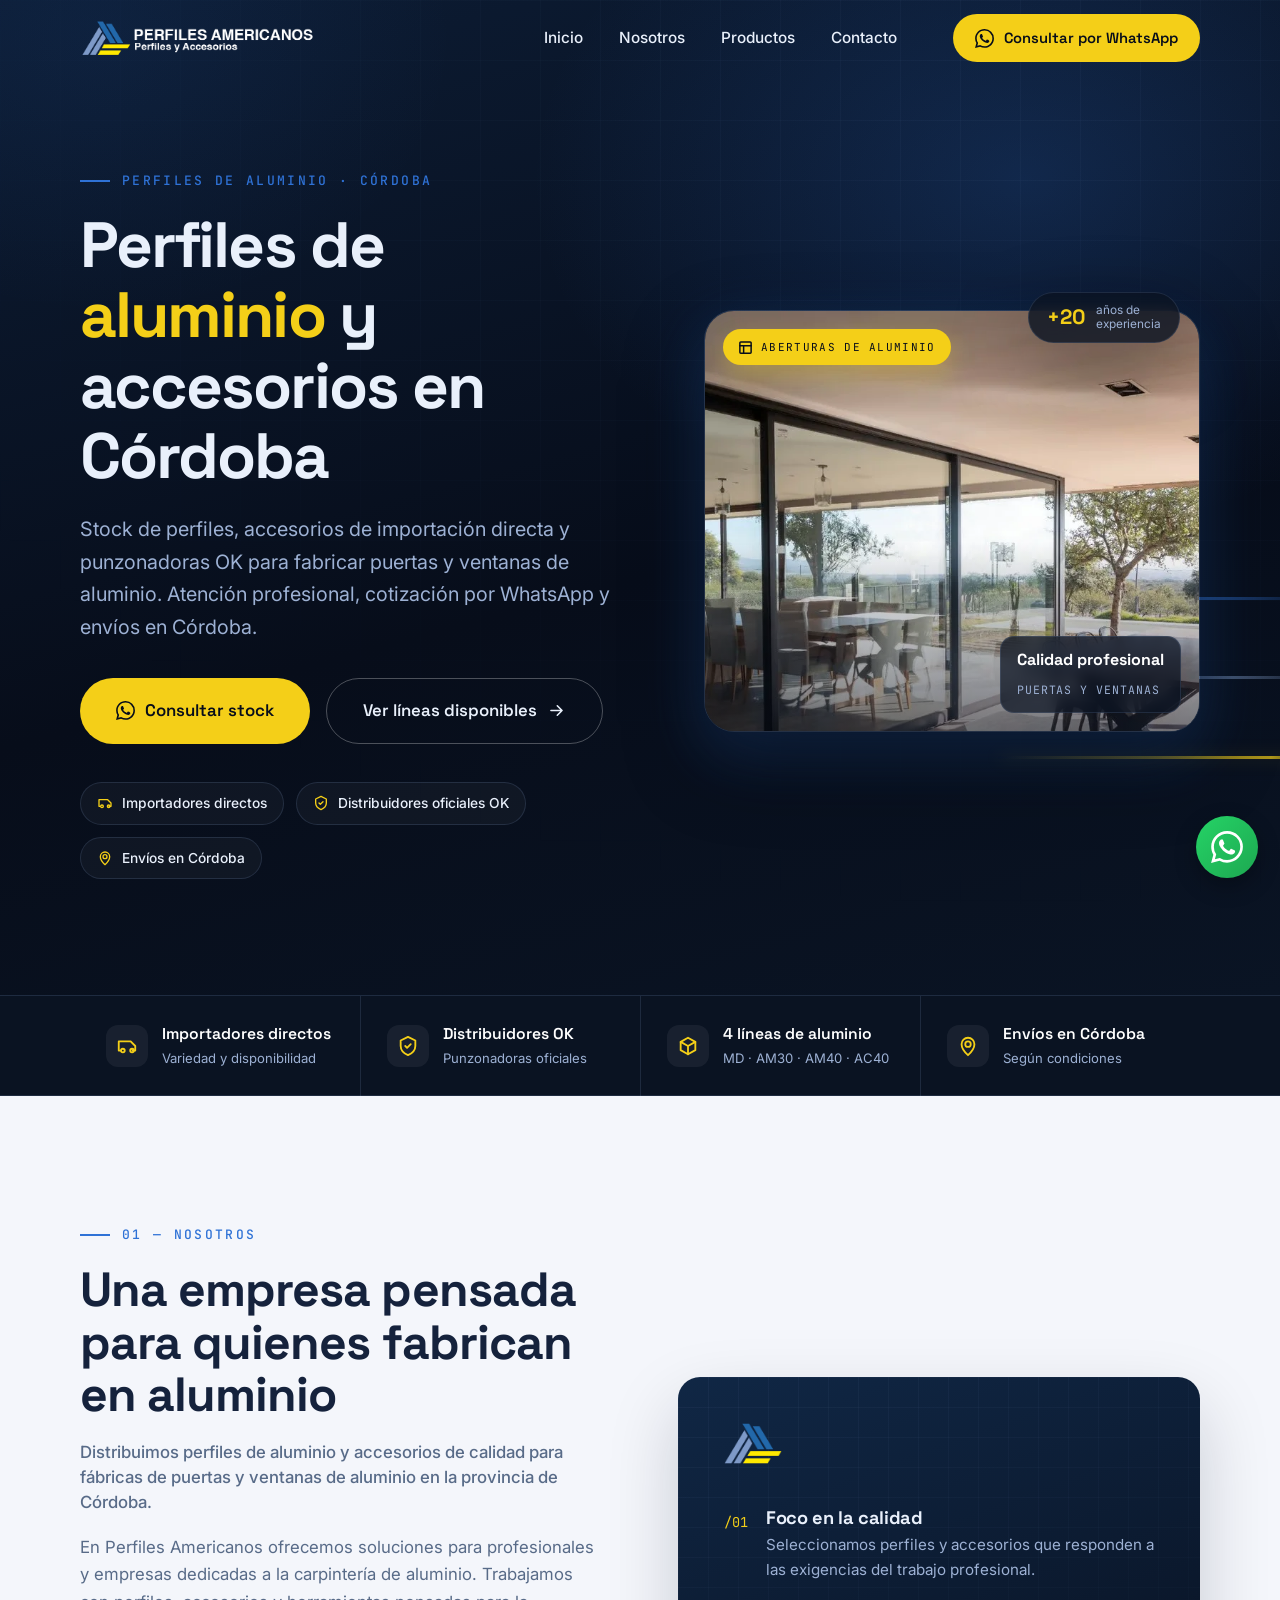
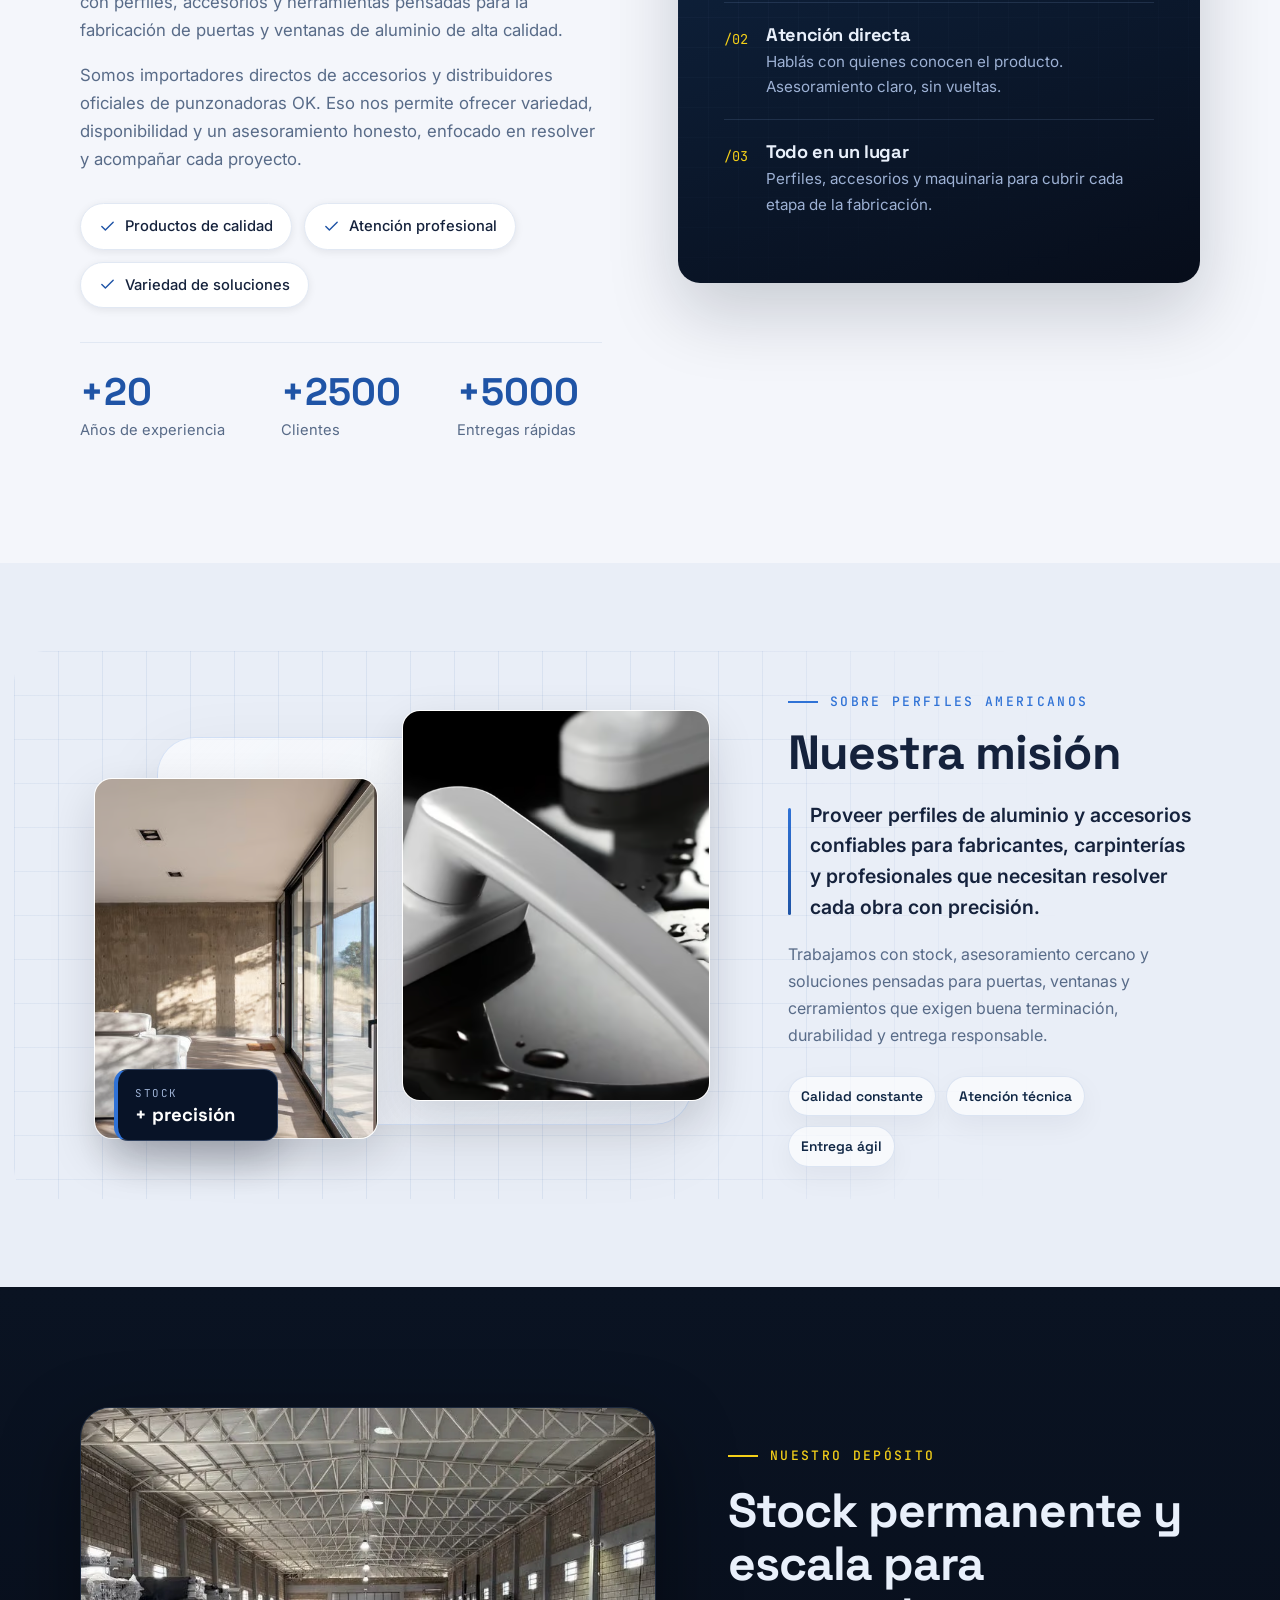
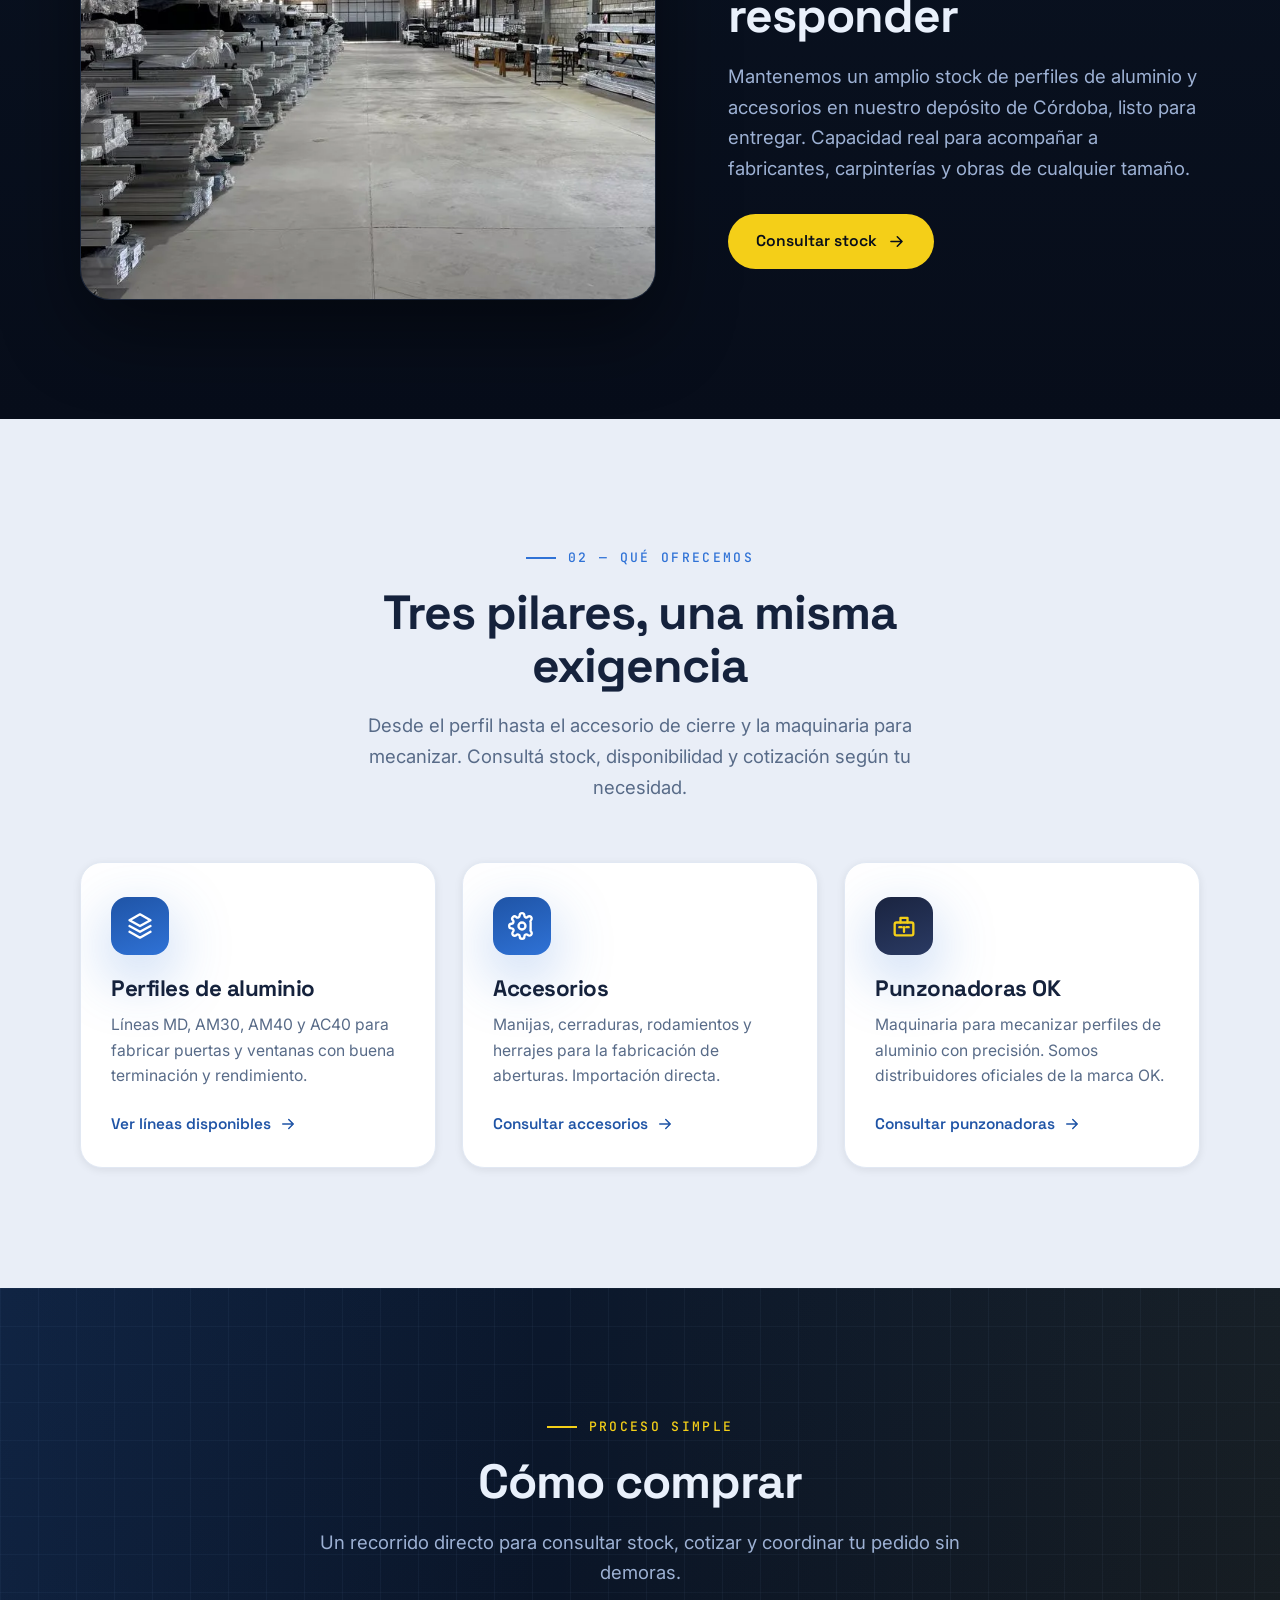
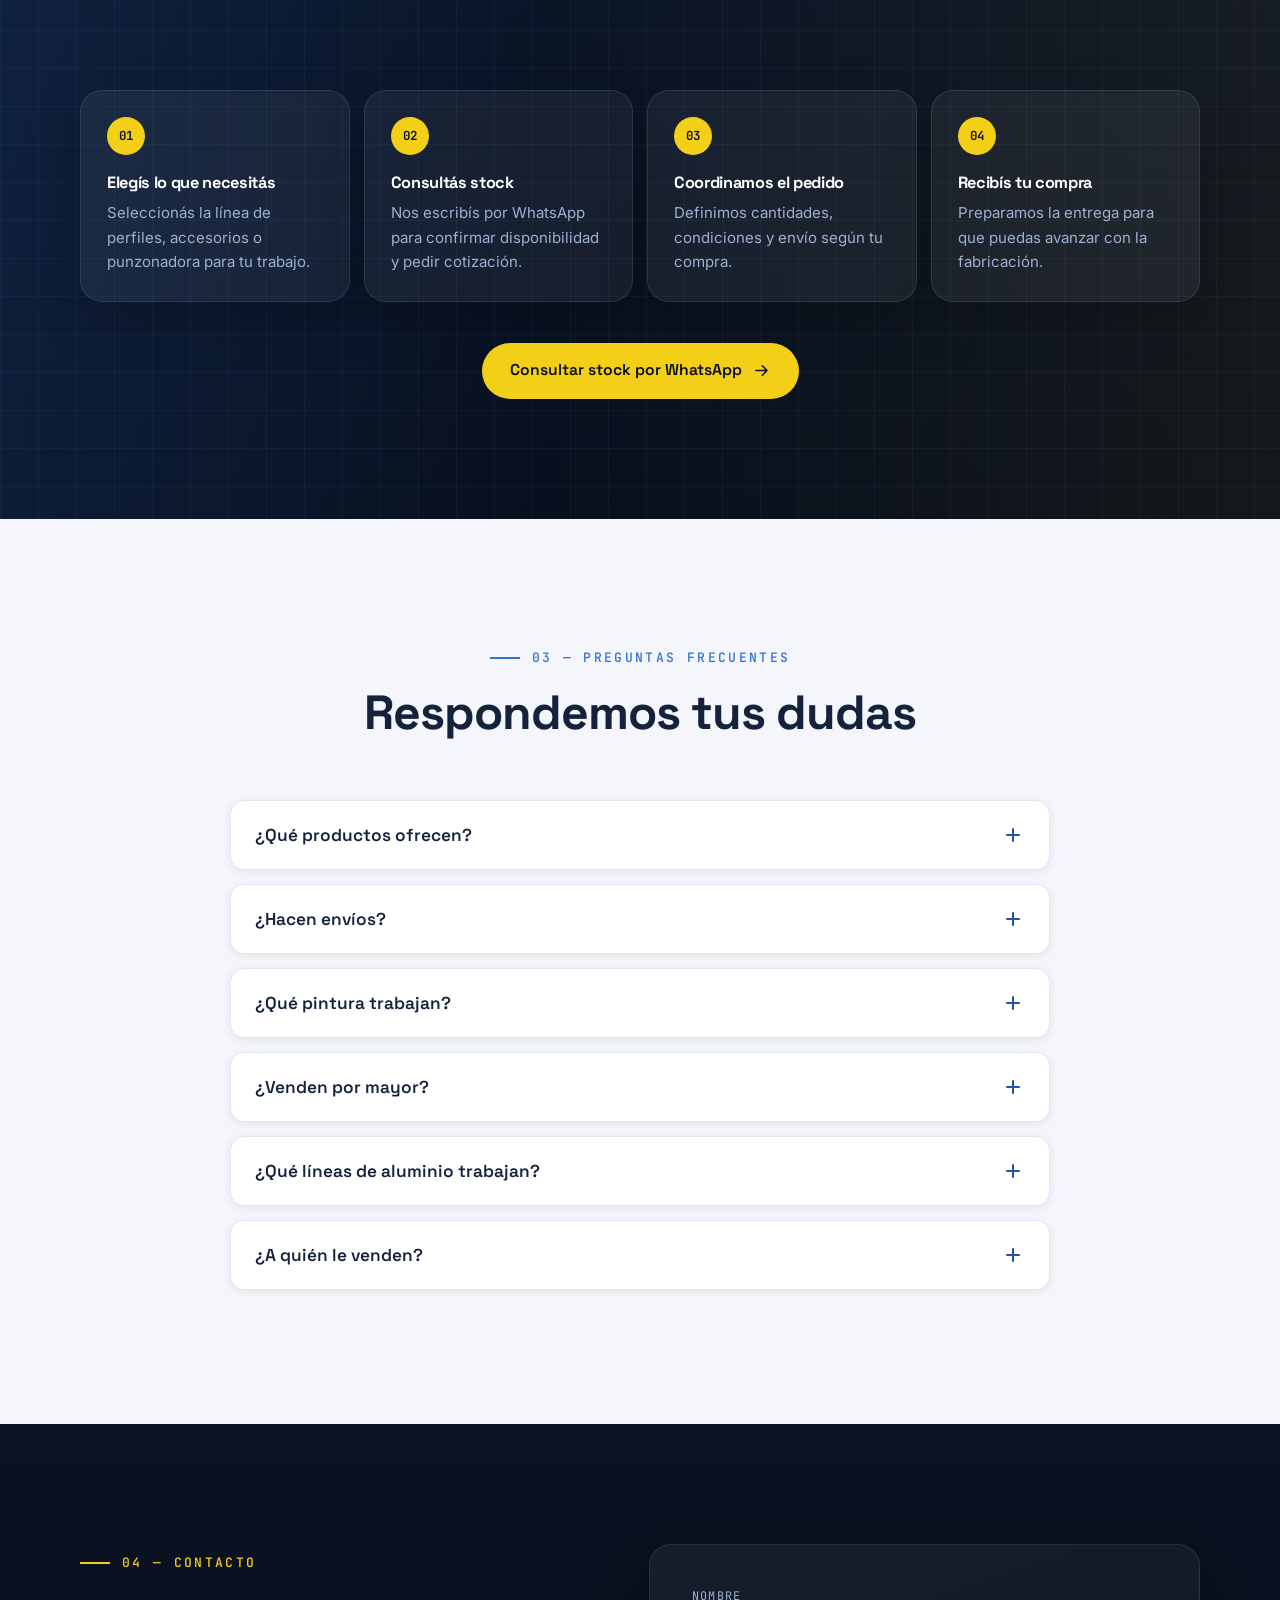
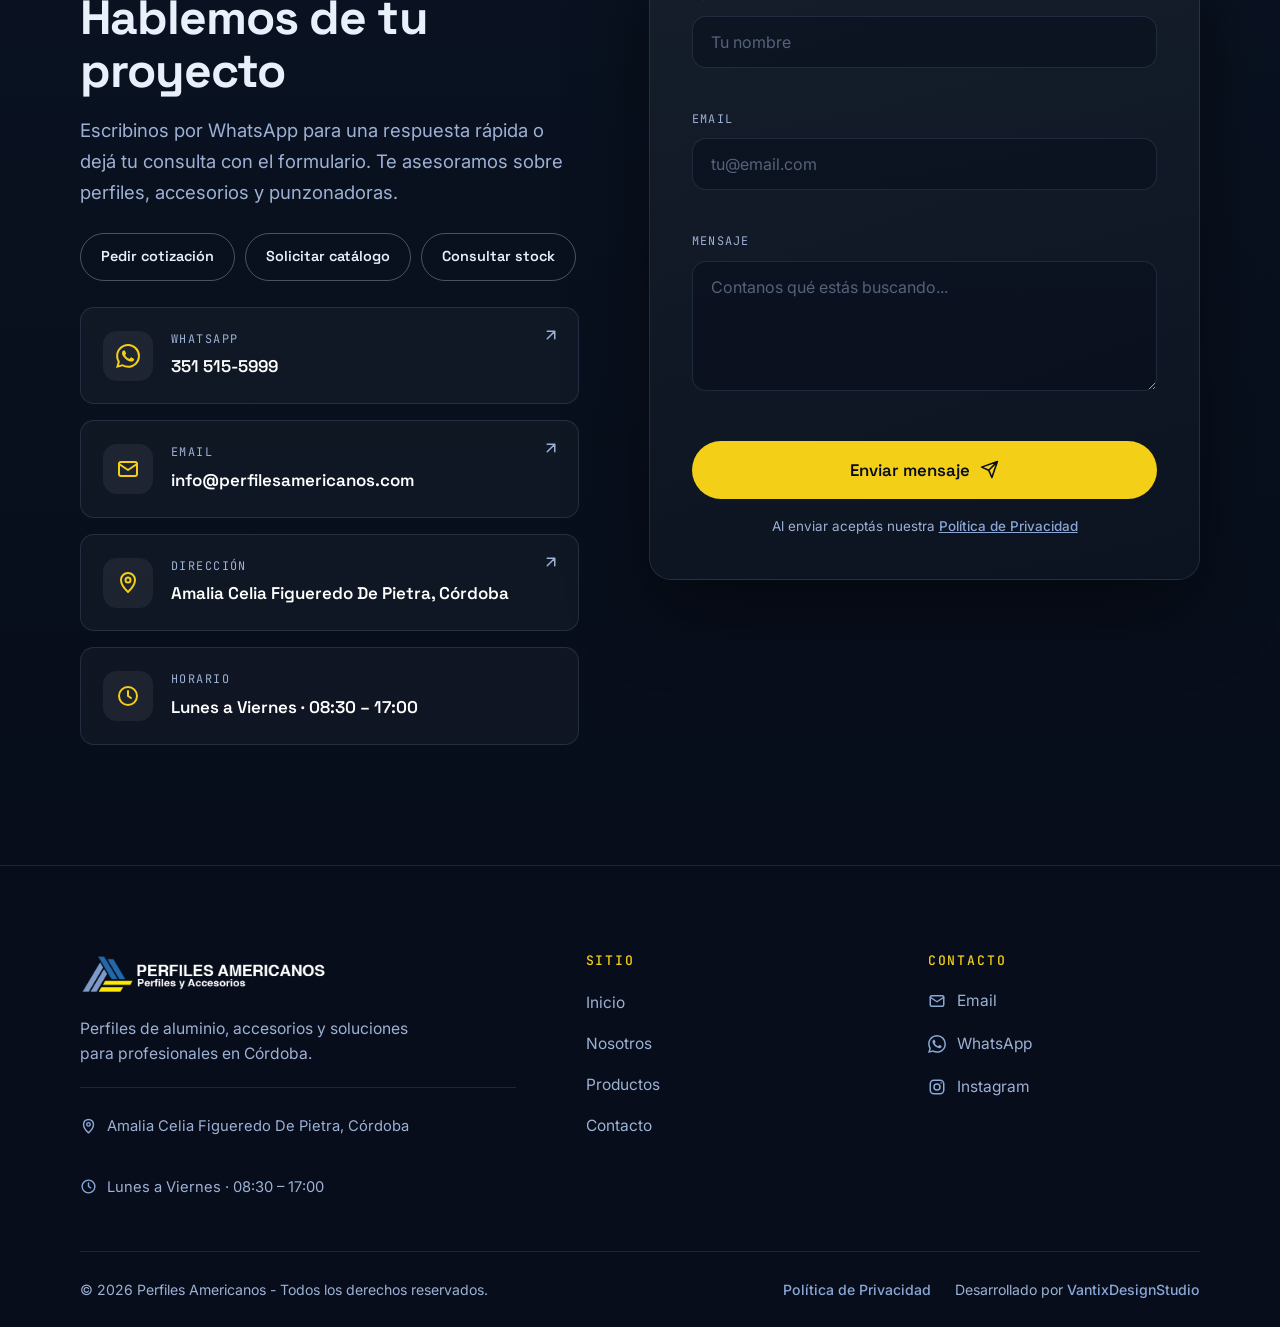
==== commit 6bb5d366: "Mejora rendimiento mobile y responsive" ====
--- a/index.html
+++ b/index.html
@@ -381,7 +381,7 @@
     <section class="section section--ink" id="deposito">
       <div class="container scale__grid">
         <div class="scale__media reveal">
-          <img src="img/deposito-perfiles-aluminio-cordoba.webp" alt="Depósito de perfiles de aluminio de Perfiles Americanos en Córdoba" width="768" height="656" loading="lazy" decoding="async" />
+          <img src="img/deposito-perfiles-aluminio-cordoba.webp" alt="Depósito de perfiles de aluminio de Perfiles Americanos en Córdoba" width="768" height="656" loading="lazy" decoding="async" fetchpriority="low" />
         </div>
         <div class="scale__copy reveal" style="--d:.1s">
           <span class="eyebrow">Nuestro depósito</span>
@@ -524,7 +524,7 @@
             <p class="section-sub">Escribinos por WhatsApp para una respuesta rápida o dejá tu consulta con el formulario. Te asesoramos sobre perfiles, accesorios y punzonadoras.</p>
 
             <div class="contact__quick">
-              <a href="https://wa.me/543515155999?text=Hola%2C%20quiero%20pedir%20un%20presupuesto." target="_blank" rel="noopener" class="btn btn--light-ghost btn--sm">Pedir cotizaci�n</a>
+              <a href="https://wa.me/543515155999?text=Hola%2C%20quiero%20pedir%20un%20presupuesto." target="_blank" rel="noopener" class="btn btn--light-ghost btn--sm">Pedir cotización</a>
               <a href="https://wa.me/543515155999?text=Hola%2C%20quiero%20solicitar%20el%20cat%C3%A1logo." target="_blank" rel="noopener" class="btn btn--light-ghost btn--sm">Solicitar catálogo</a>
               <a href="https://wa.me/543515155999?text=Hola%2C%20quiero%20consultar%20stock." target="_blank" rel="noopener" class="btn btn--light-ghost btn--sm">Consultar stock</a>
             </div>
@@ -636,4 +636,3 @@
   <script src="js/script.js" defer></script>
 </body>
 </html>
-
--- a/css/styles.css
+++ b/css/styles.css
@@ -2963,6 +2963,23 @@
     margin-bottom: clamp(18px, 3vw, 30px);
   }
 
+  .scale__grid {
+    grid-template-columns: 1fr;
+    gap: 28px;
+  }
+
+  .scale__media {
+    order: -1;
+    max-width: 620px;
+    width: 100%;
+    margin-inline: auto;
+  }
+
+  .scale__copy {
+    max-width: 680px;
+    margin-inline: auto;
+  }
+
   .trust__grid {
     grid-template-columns: 1fr 1fr;
   }
@@ -3100,6 +3117,64 @@
 }
 
 @media (max-width: 760px) {
+  .reveal {
+    opacity: 1;
+    transform: none;
+    transition: none;
+  }
+
+  .nav {
+    transition: background var(--t), height var(--t);
+  }
+
+  .nav.scrolled {
+    backdrop-filter: none;
+    -webkit-backdrop-filter: none;
+  }
+
+  .hero__card,
+  .about__panel,
+  .scale__media,
+  .cat,
+  .buy__step,
+  .faq-item,
+  .contact__panel,
+  .pline,
+  .acc,
+  .punz__media {
+    box-shadow: 0 12px 28px rgba(8, 16, 31, 0.16);
+  }
+
+  .scale__grid {
+    display: grid;
+    grid-template-columns: 1fr;
+    gap: 24px;
+  }
+
+  .scale__media {
+    border-radius: 18px;
+    box-shadow: 0 16px 34px rgba(0, 0, 0, 0.28);
+  }
+
+  .scale__media img {
+    width: 100%;
+    aspect-ratio: 16 / 10;
+    height: auto;
+    object-fit: cover;
+  }
+
+  .scale__copy {
+    text-align: left;
+  }
+
+  .scale__copy .section-title {
+    max-width: 12ch;
+  }
+
+  .scale__copy .section-sub {
+    margin-bottom: 22px;
+  }
+
   .buy__grid {
     grid-template-columns: 1fr;
   }
@@ -3232,6 +3307,23 @@
     font-size: 16px;
   }
 
+  .section {
+    padding-block: clamp(58px, 14vw, 78px);
+  }
+
+  .scale__media img {
+    aspect-ratio: 4 / 3;
+  }
+
+  .scale__copy .section-title {
+    font-size: clamp(2rem, 10vw, 2.55rem);
+  }
+
+  .scale__copy .btn {
+    width: 100%;
+    justify-content: center;
+  }
+
   .mision__media {
     grid-template-columns: 1fr;
     padding-bottom: 0;
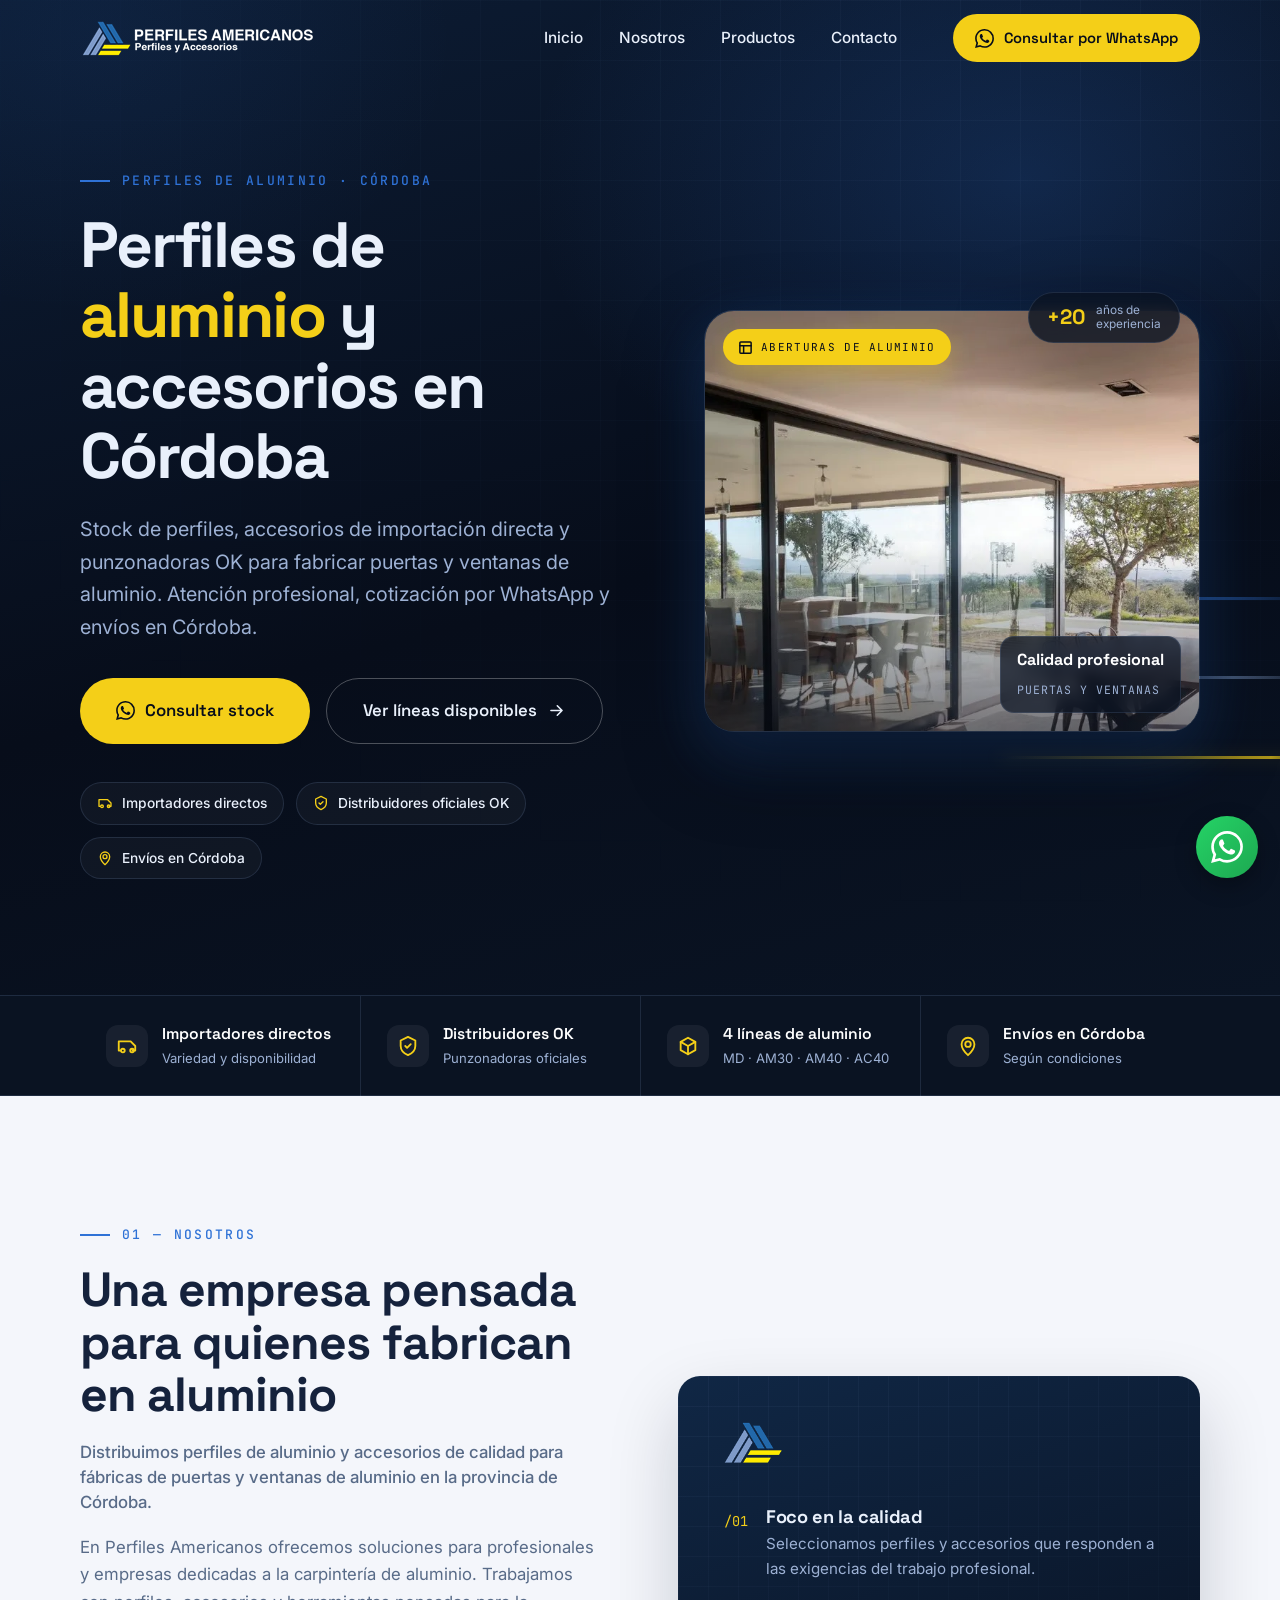
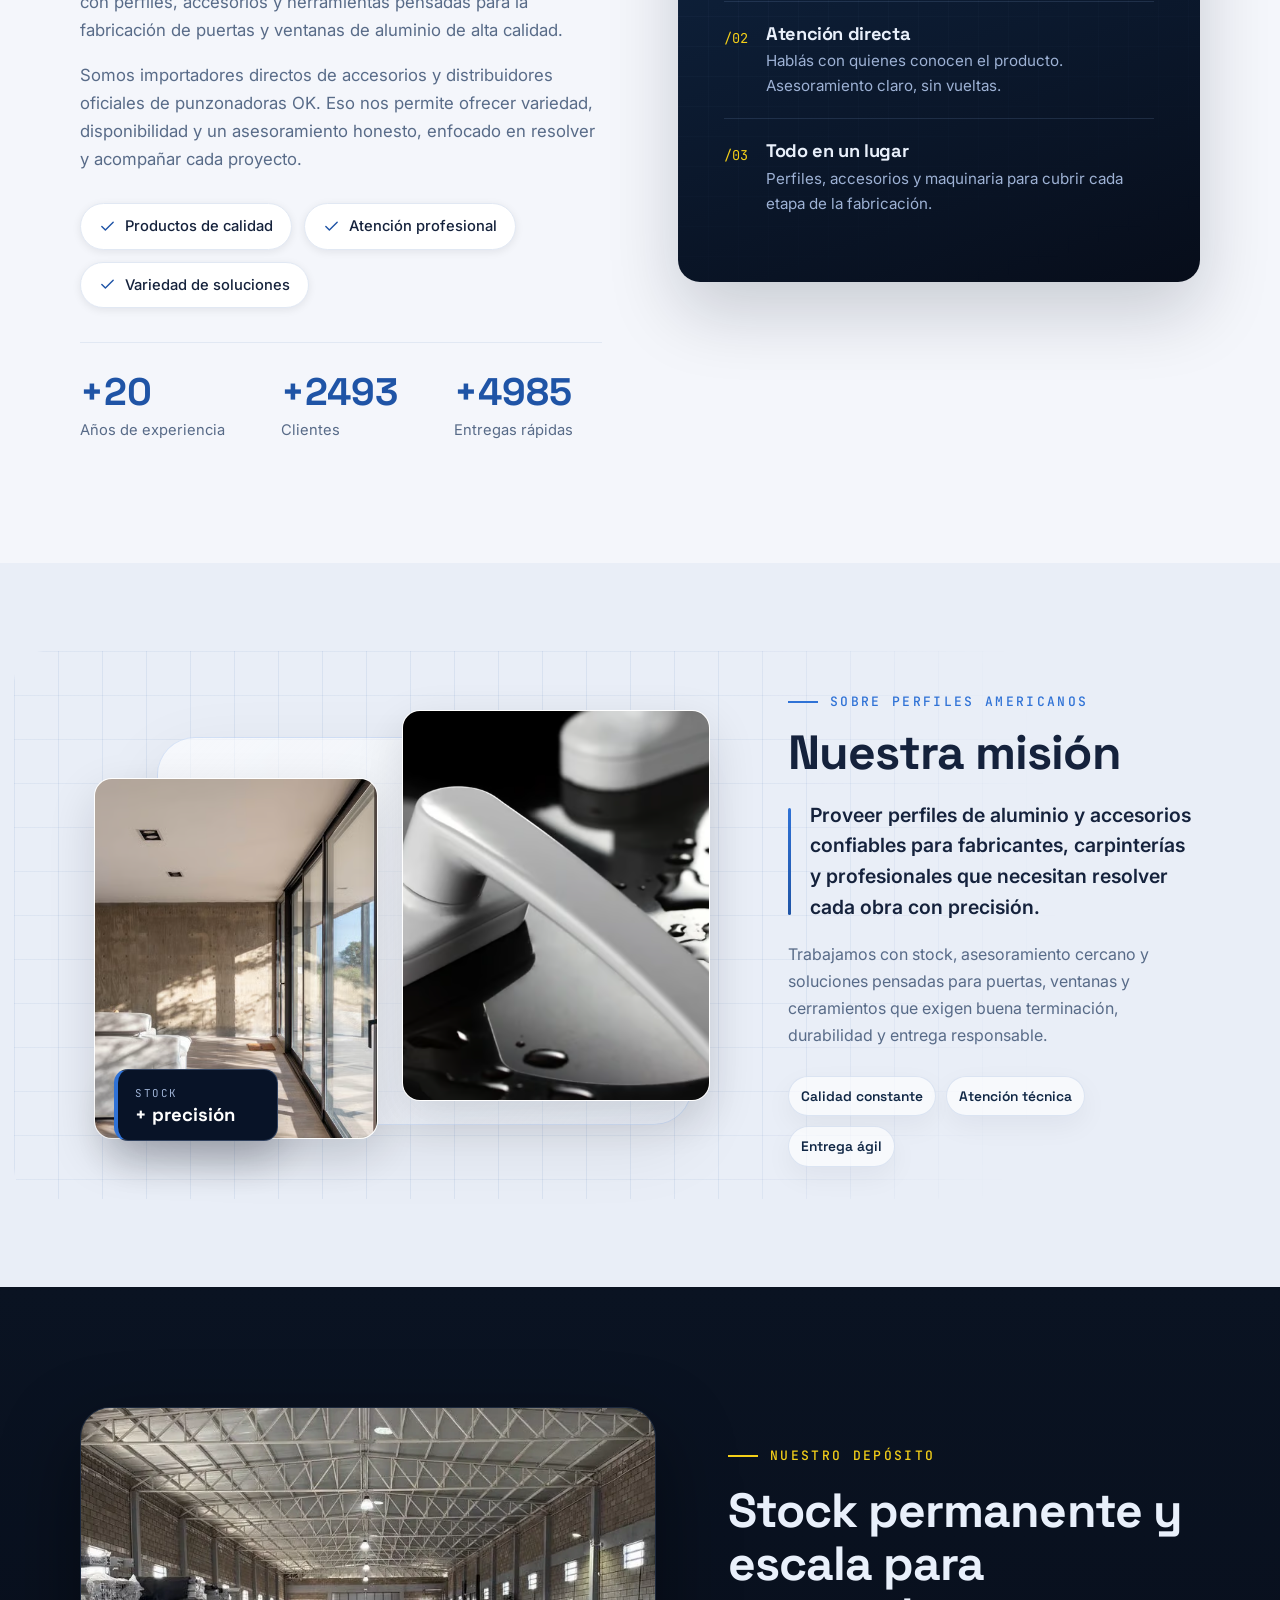
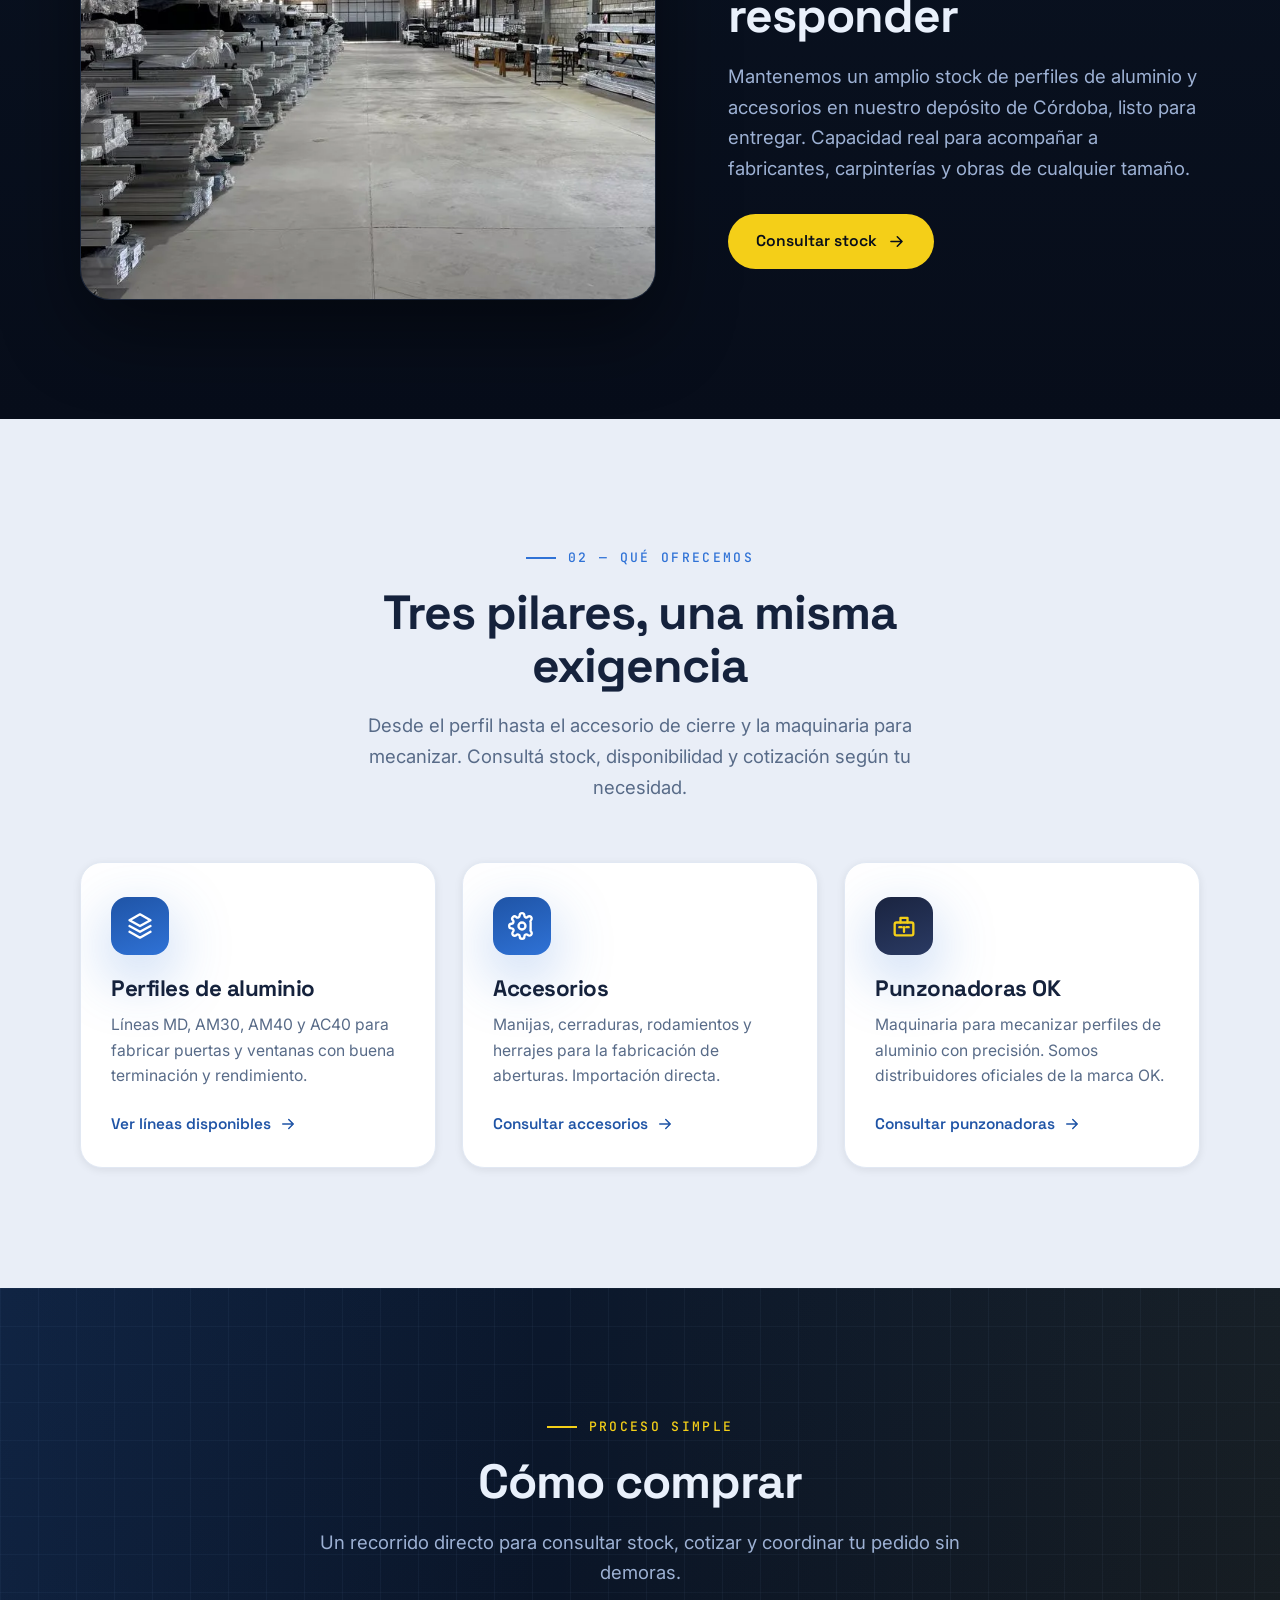
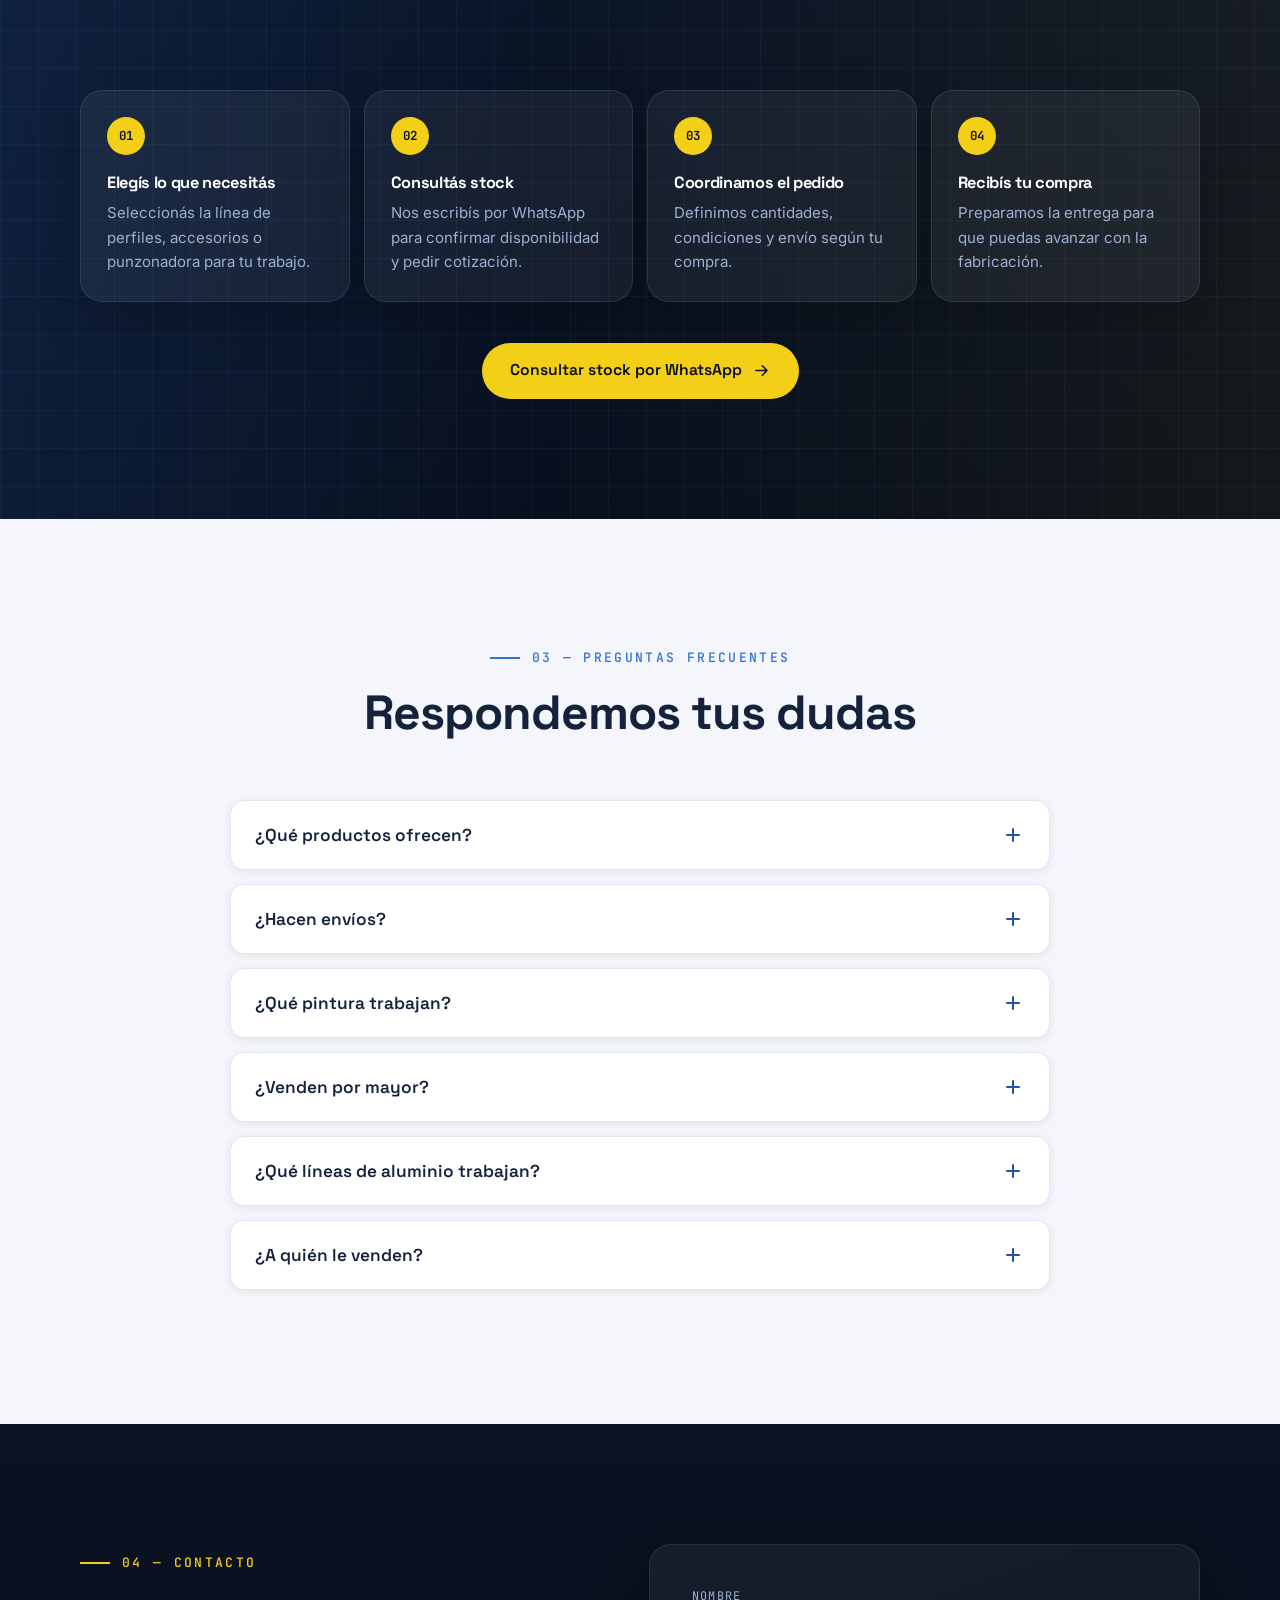
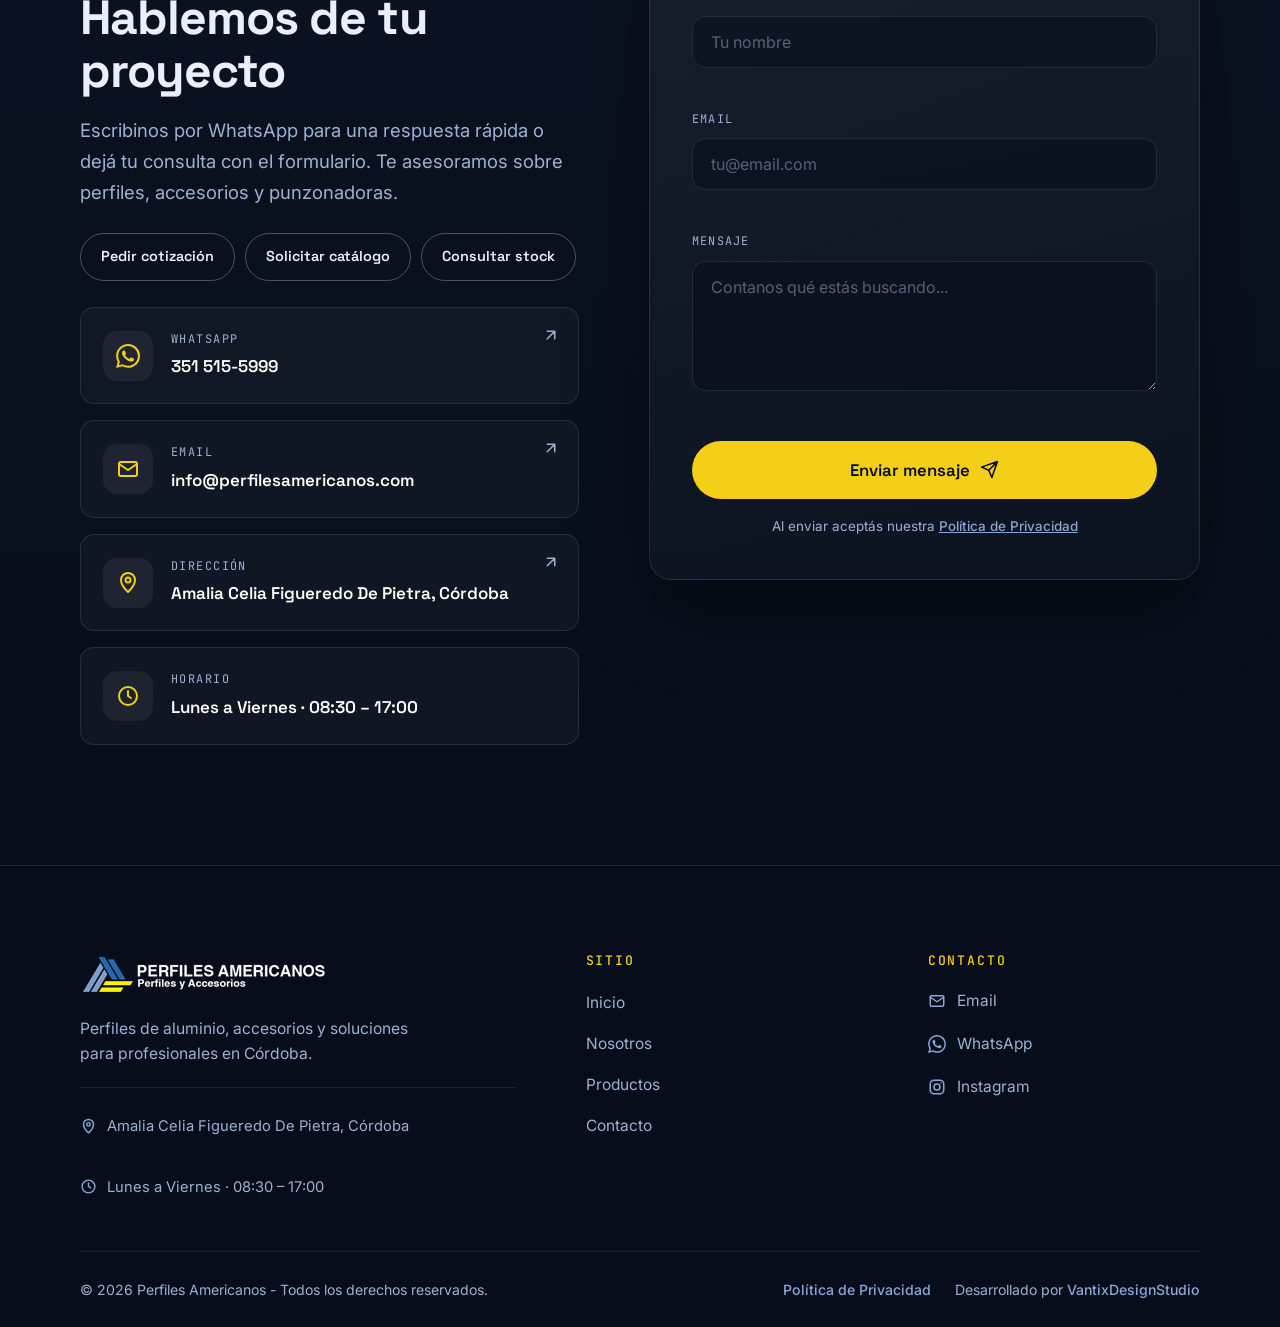
==== commit cd2aed0f: "Optimiza recursos y JS mobile" ====
--- a/index.html
+++ b/index.html
@@ -153,7 +153,7 @@
   <header class="nav" id="nav">
     <div class="nav__inner">
       <a href="index.html" class="nav__logo" aria-label="Perfiles Americanos — Inicio">
-        <img src="img/logos/logo-white.png" alt="Logo de Perfiles Americanos" width="235" height="38" decoding="async" />
+        <img src="img/logos/logo-white-235.png" alt="Logo de Perfiles Americanos" width="235" height="38" decoding="async" />
       </a>
 
       <nav class="nav__links" aria-label="Navegación principal">
@@ -313,7 +313,7 @@
         </div>
 
         <aside class="about__panel reveal" style="--d:.1s">
-          <img class="about__panel-mark" src="img/logos/emblem.png" alt="" width="560" height="396" loading="lazy" decoding="async" aria-hidden="true" />
+          <img class="about__panel-mark" src="img/logos/emblem-96.png" alt="" width="96" height="68" loading="lazy" decoding="async" aria-hidden="true" />
           <div class="values">
             <div class="value">
               <span class="value__num">/01</span>
@@ -589,7 +589,7 @@
       <div class="footer__grid">
         <div class="footer__brand">
           <a href="index.html" class="footer__logo" aria-label="Perfiles Americanos — Inicio">
-            <img src="img/logos/logo-white.png" alt="Logo de Perfiles Americanos" width="247" height="40" loading="lazy" decoding="async" />
+            <img src="img/logos/logo-white-247.png" alt="Logo de Perfiles Americanos" width="247" height="40" loading="lazy" decoding="async" />
           </a>
           <p class="footer__about">Perfiles de aluminio, accesorios y soluciones para profesionales en Córdoba.</p>
           <ul class="footer__meta">
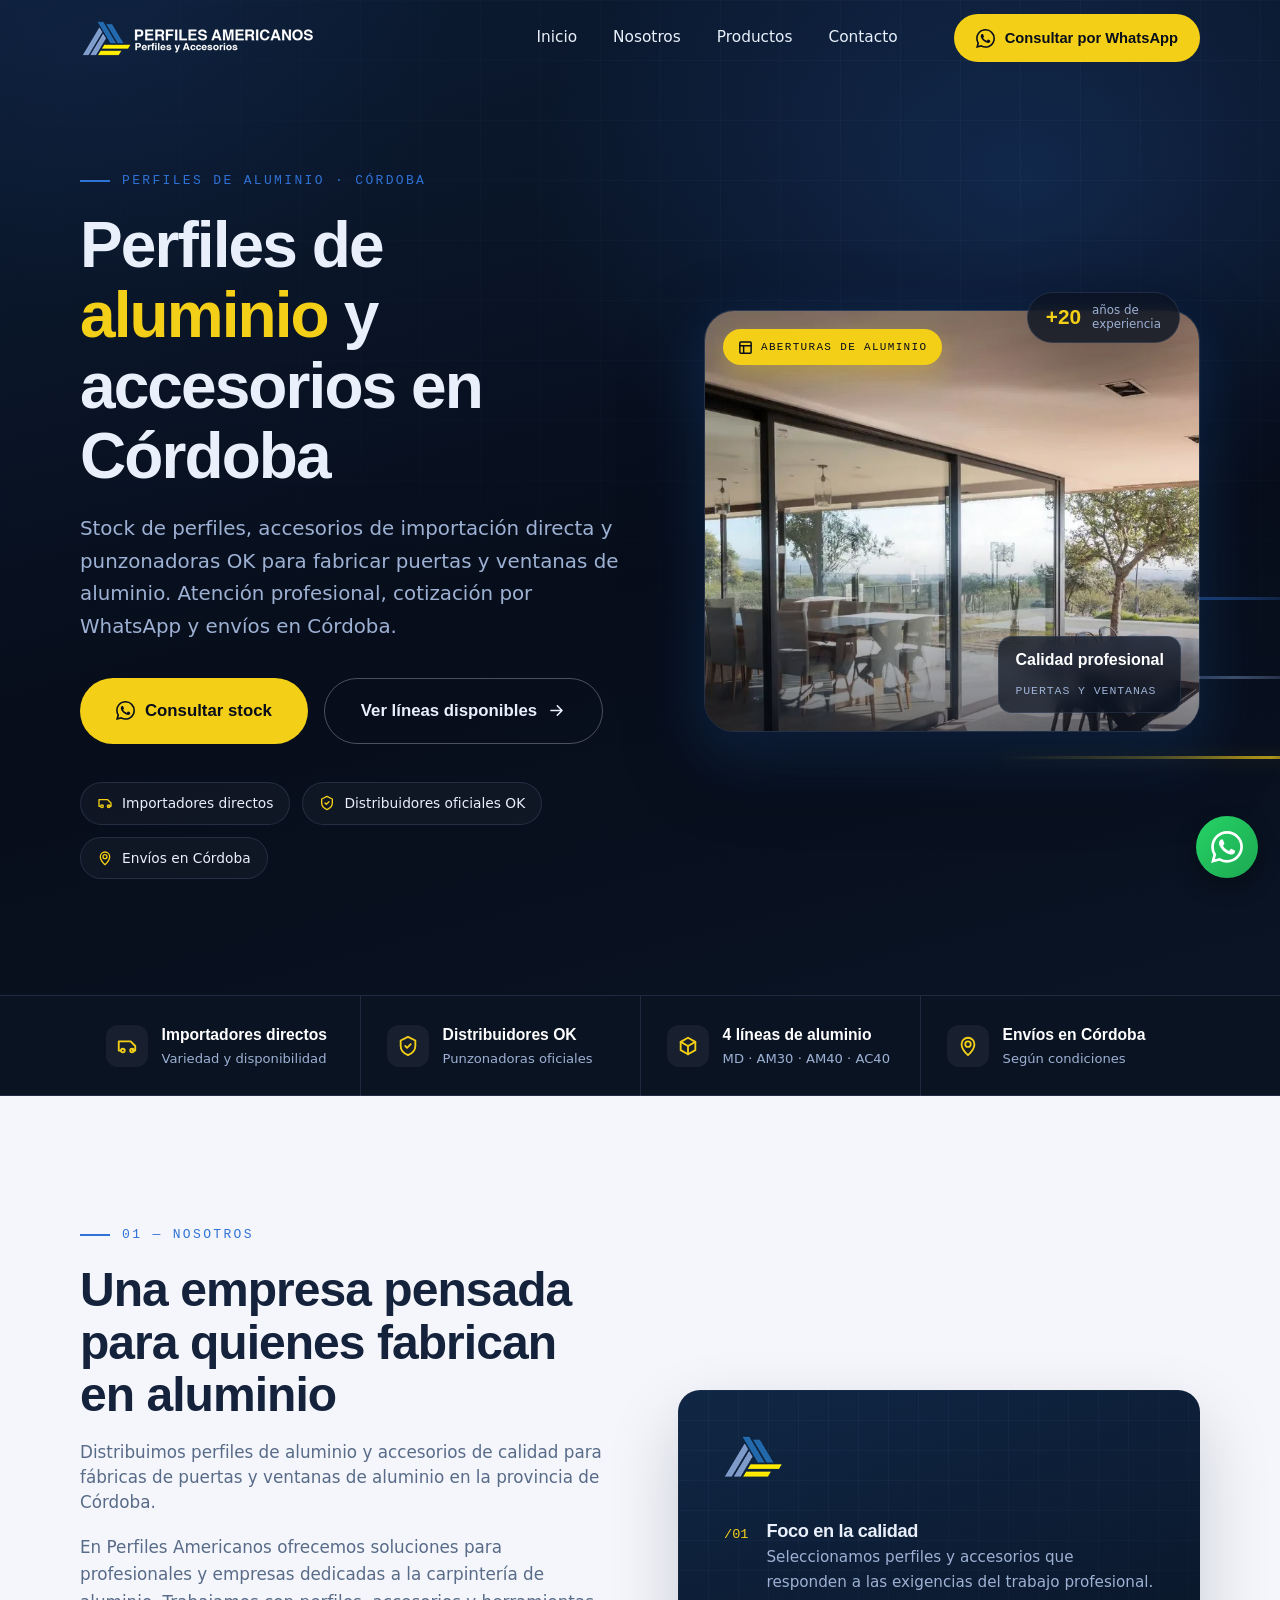
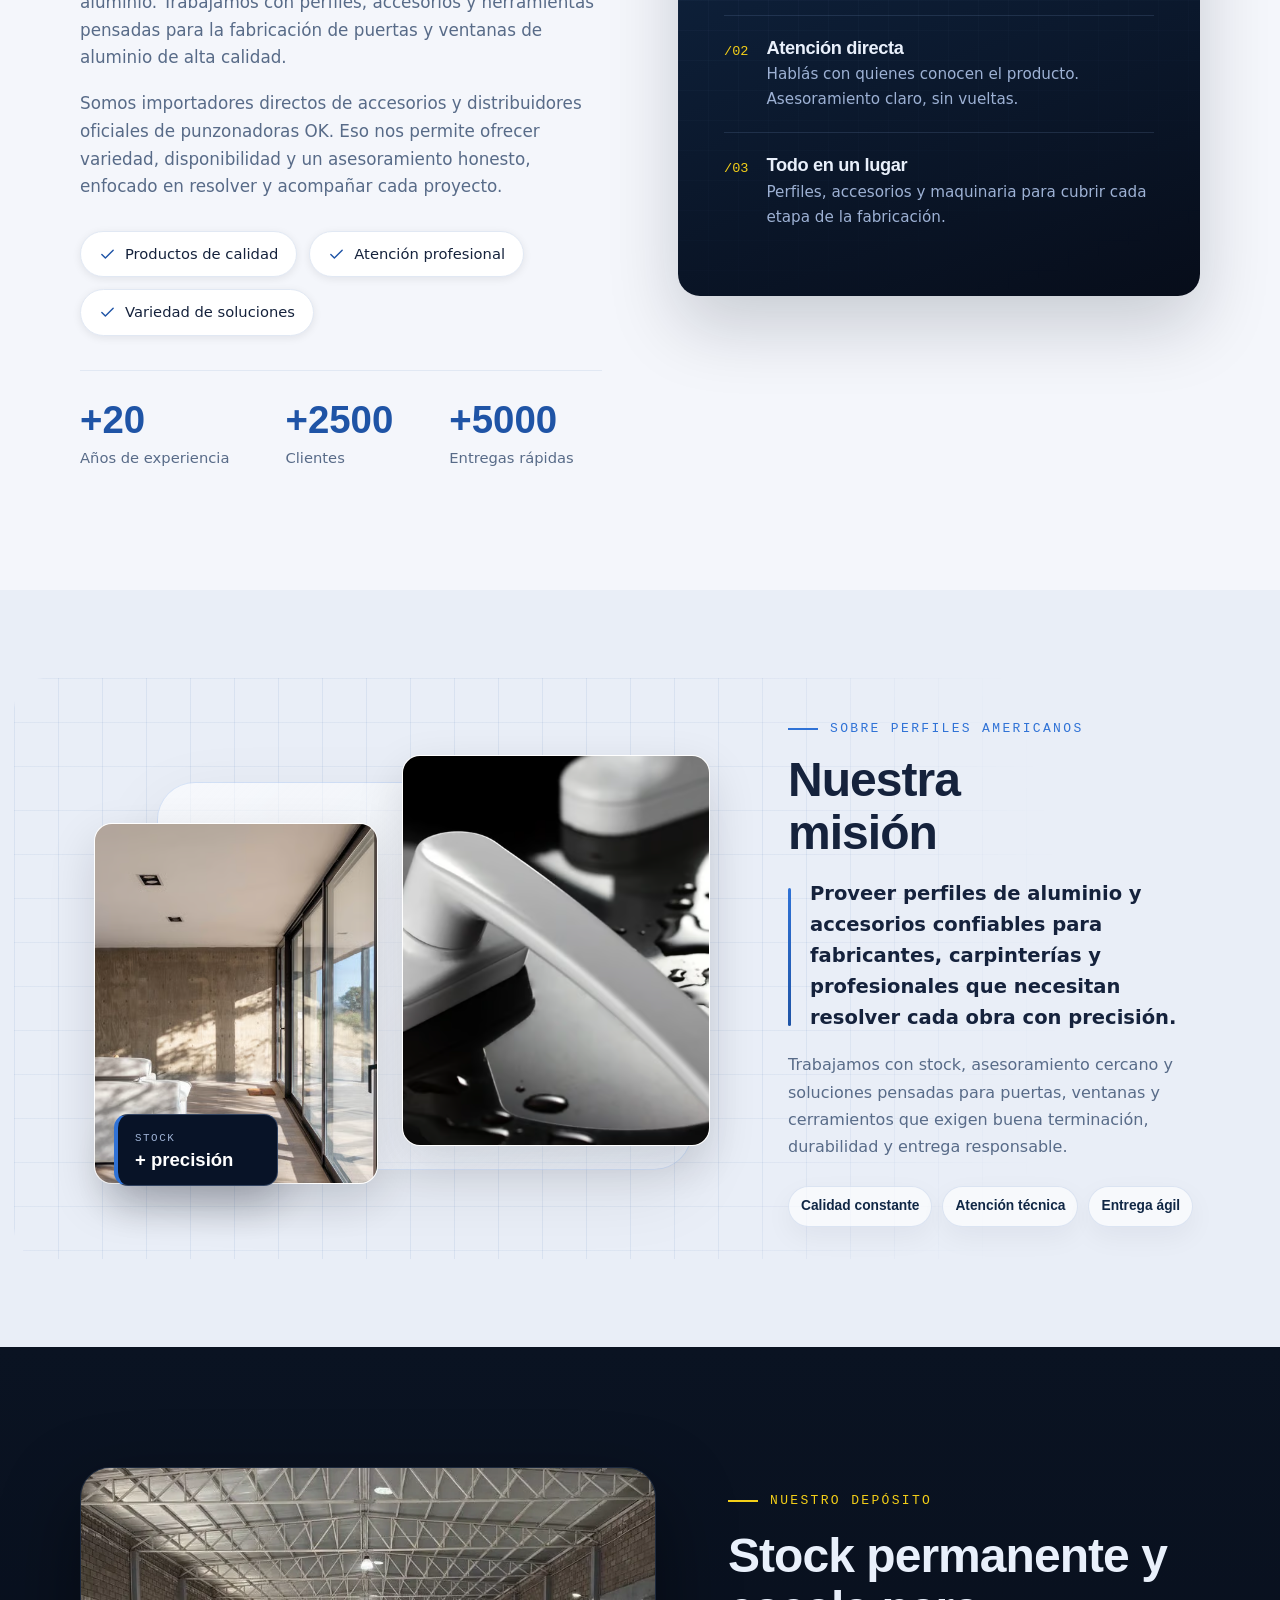
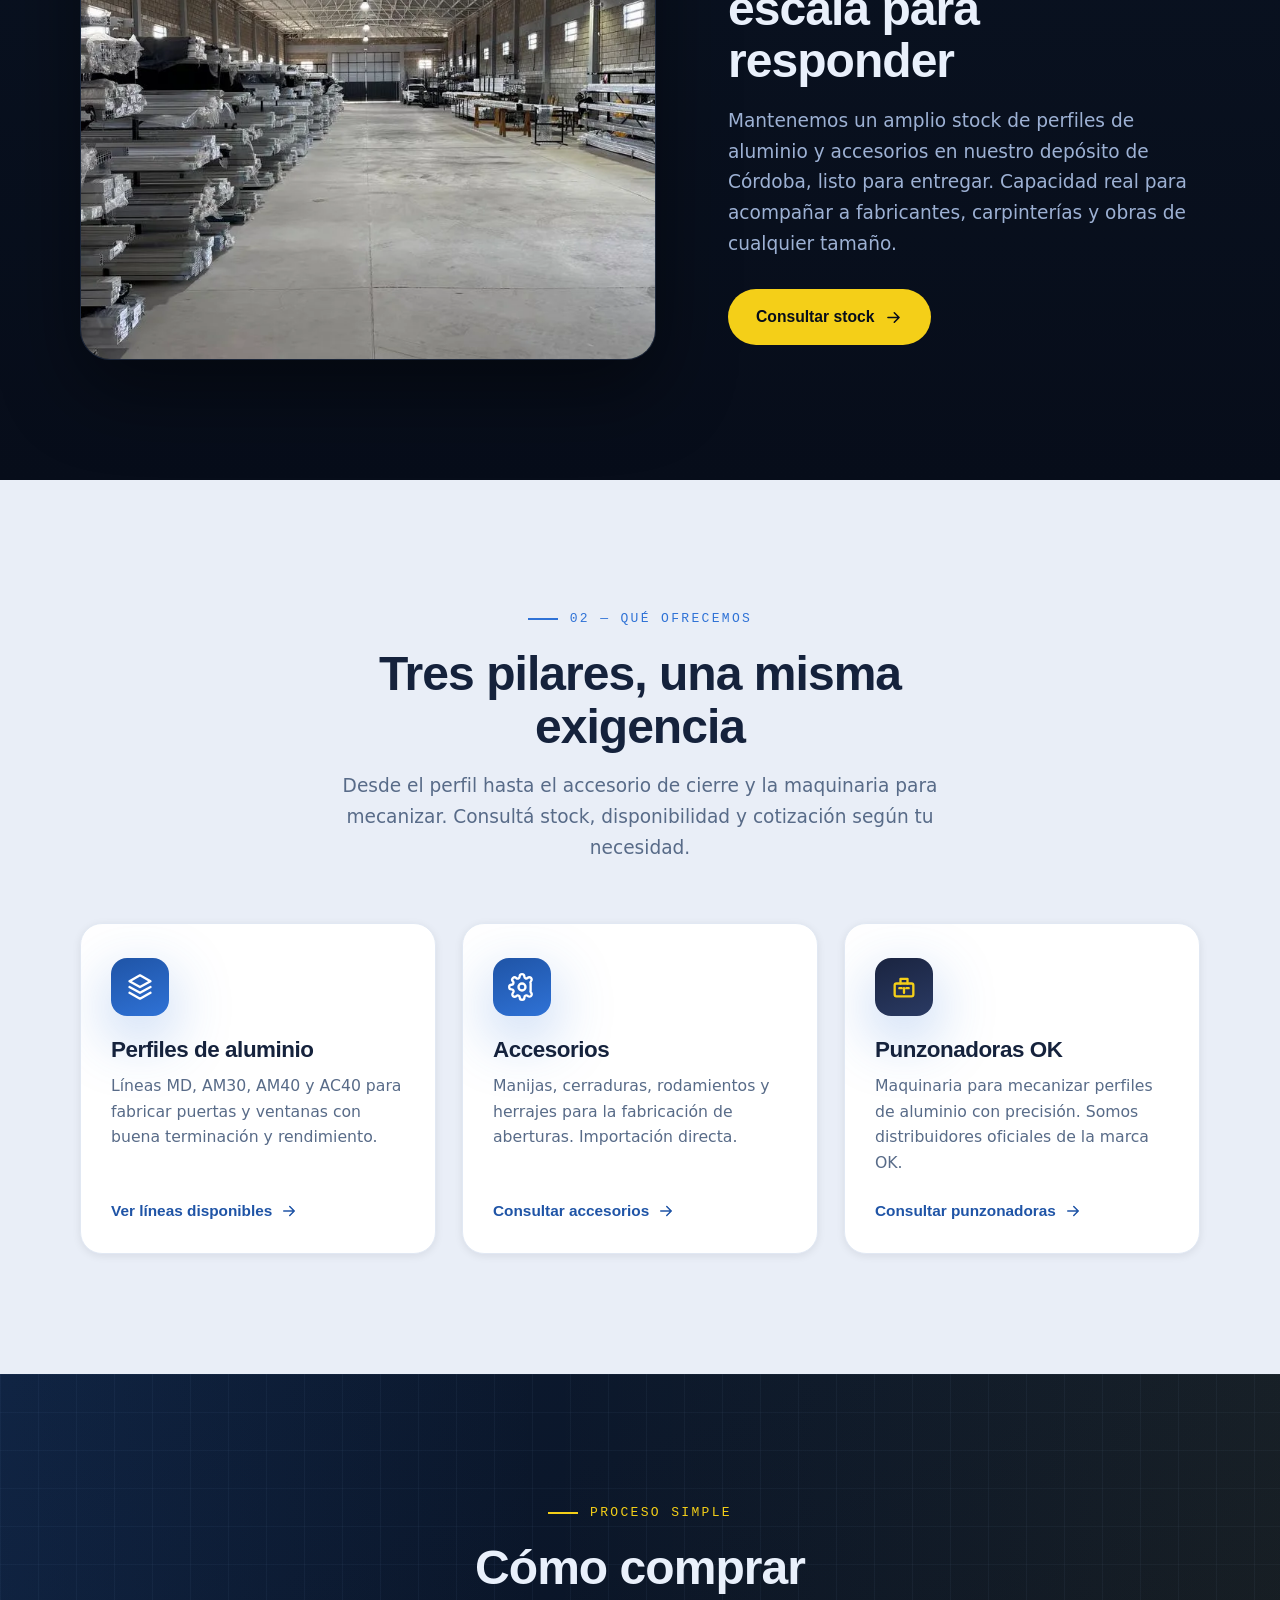
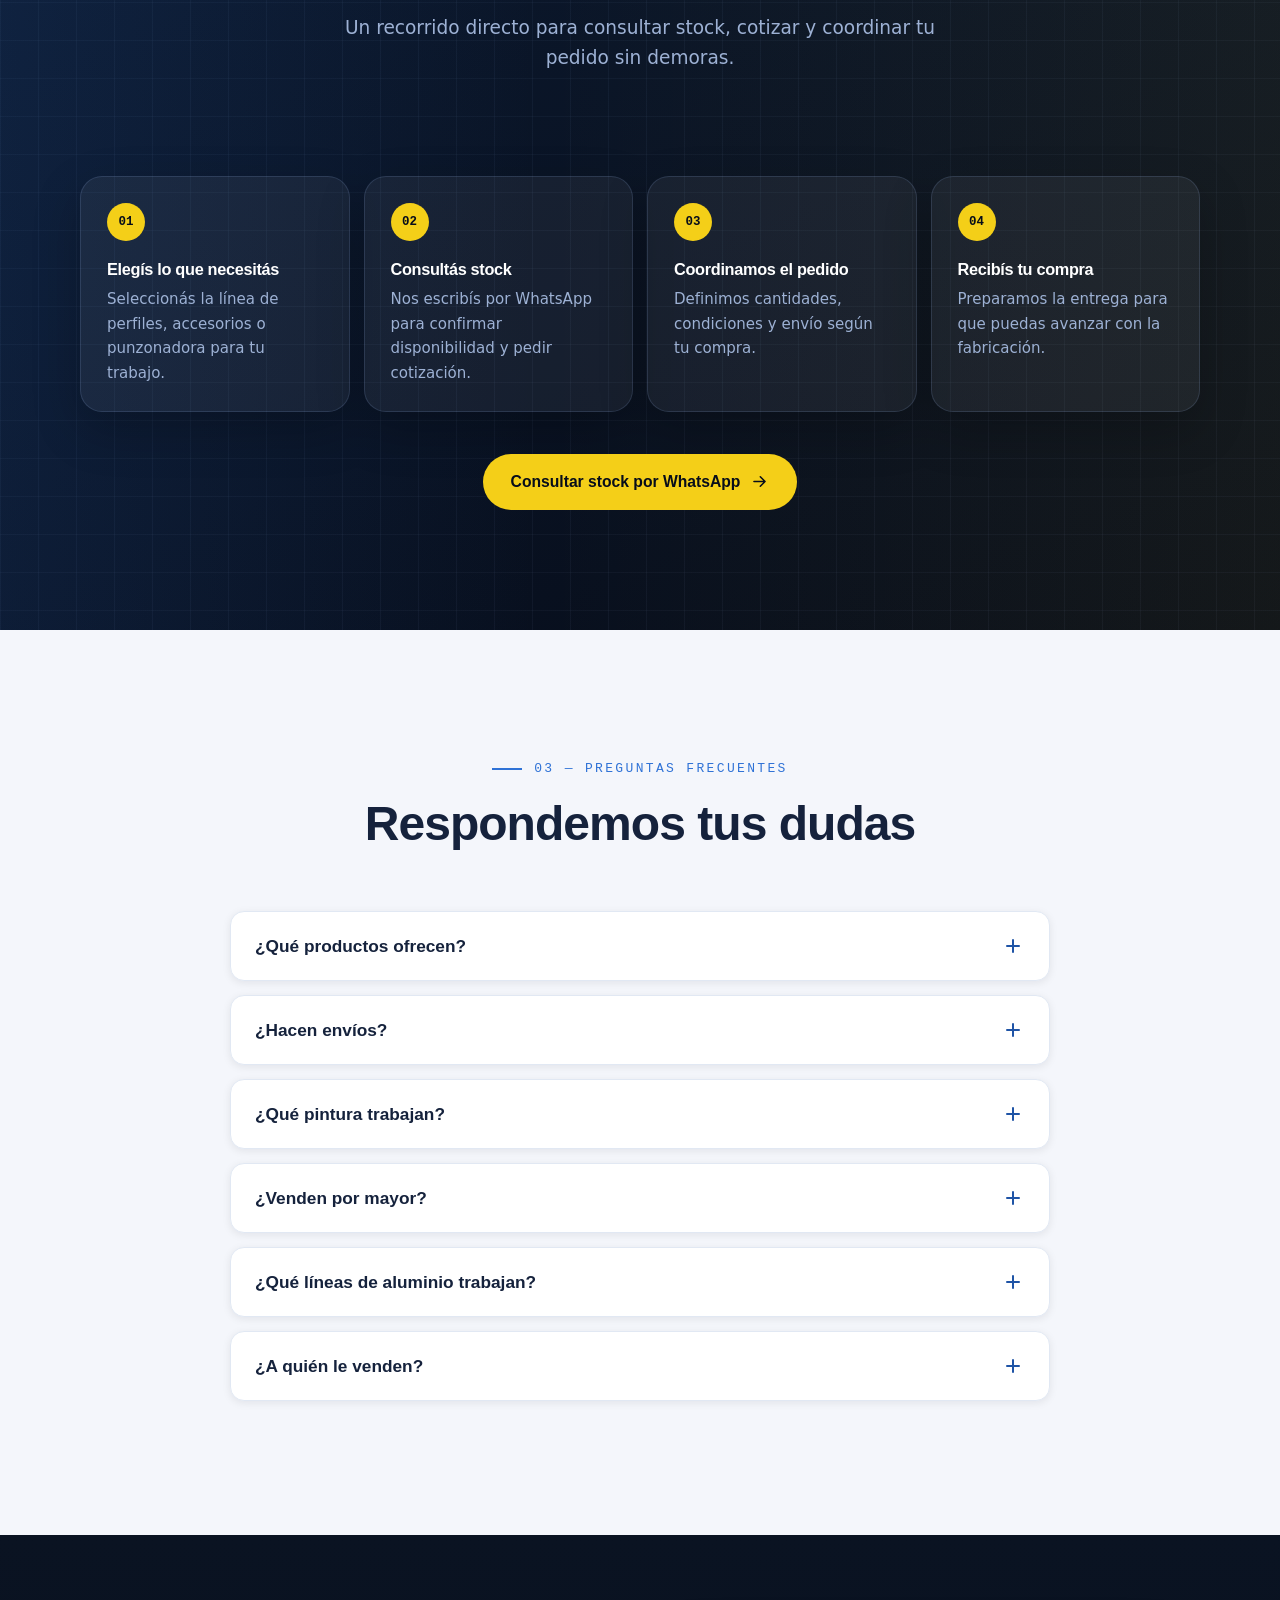
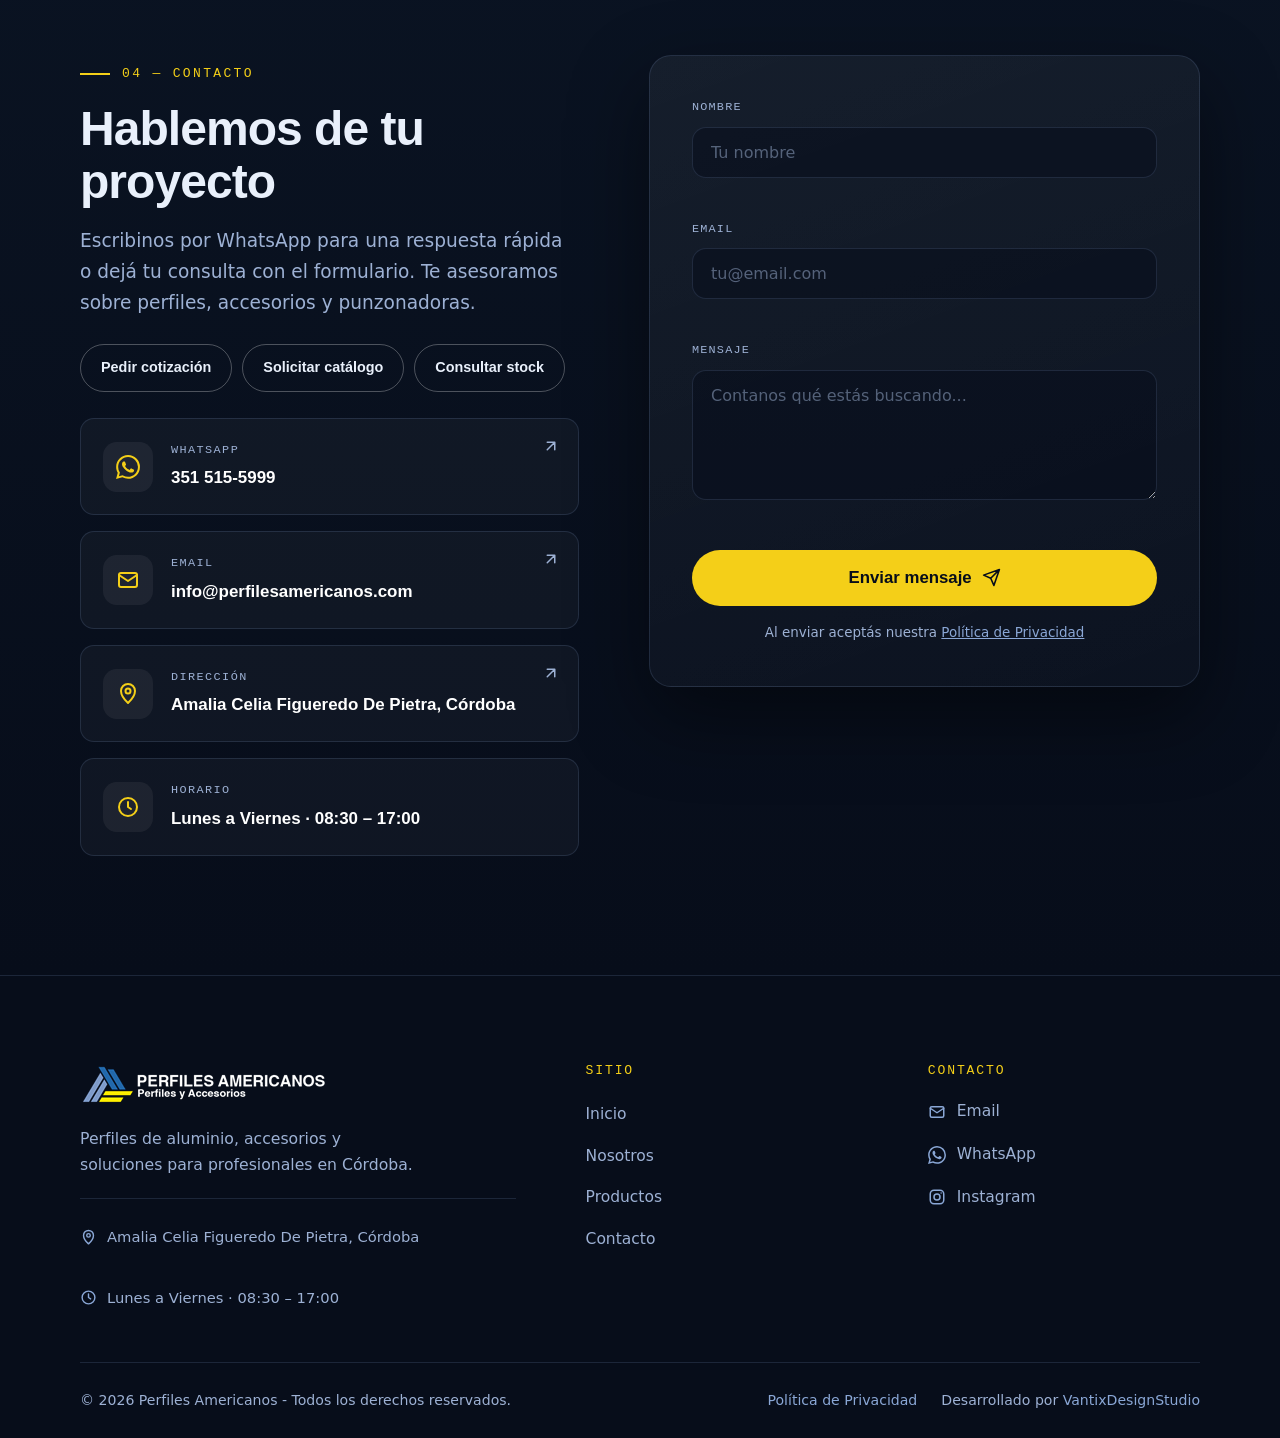
==== commit 7268cb64: "Elimina fuentes externas para rendimiento" ====
--- a/index.html
+++ b/index.html
@@ -30,12 +30,6 @@
   <link rel="apple-touch-icon" sizes="180x180" href="img/logos/apple-touch-icon.png" />
   <link rel="manifest" href="site.webmanifest" />
   <link rel="preload" as="image" href="img/aberturas-aluminio-cordoba.webp" fetchpriority="high" />
-  <link rel="preconnect" href="https://fonts.googleapis.com" />
-  <link rel="preconnect" href="https://fonts.gstatic.com" crossorigin />
-  <link rel="preload" as="style" href="https://fonts.googleapis.com/css2?family=Inter:wght@400;500;600&family=JetBrains+Mono:wght@400;500&family=Space+Grotesk:wght@500;600;700&display=swap" />
-  <link rel="stylesheet" href="https://fonts.googleapis.com/css2?family=Inter:wght@400;500;600&family=JetBrains+Mono:wght@400;500&family=Space+Grotesk:wght@500;600;700&display=swap" media="print" onload="this.media='all'" />
-  <noscript><link rel="stylesheet" href="https://fonts.googleapis.com/css2?family=Inter:wght@400;500;600&family=JetBrains+Mono:wght@400;500&family=Space+Grotesk:wght@500;600;700&display=swap" /></noscript>
-
   <link rel="stylesheet" href="css/styles.css" />
 
   <script type="application/ld+json">
--- a/css/styles.css
+++ b/css/styles.css
@@ -44,9 +44,9 @@
   --wa-dark: #1da851;
 
   /* Tipografías */
-  --font-display: 'Space Grotesk', 'Segoe UI', sans-serif;
-  --font-body: 'Inter', 'Segoe UI', sans-serif;
-  --font-mono: 'JetBrains Mono', 'Consolas', monospace;
+  --font-display: 'Segoe UI', 'Trebuchet MS', sans-serif;
+  --font-body: 'Segoe UI', system-ui, -apple-system, BlinkMacSystemFont, sans-serif;
+  --font-mono: 'Consolas', 'Liberation Mono', monospace;
 
   /* Radios */
   --r-sm: 8px;
